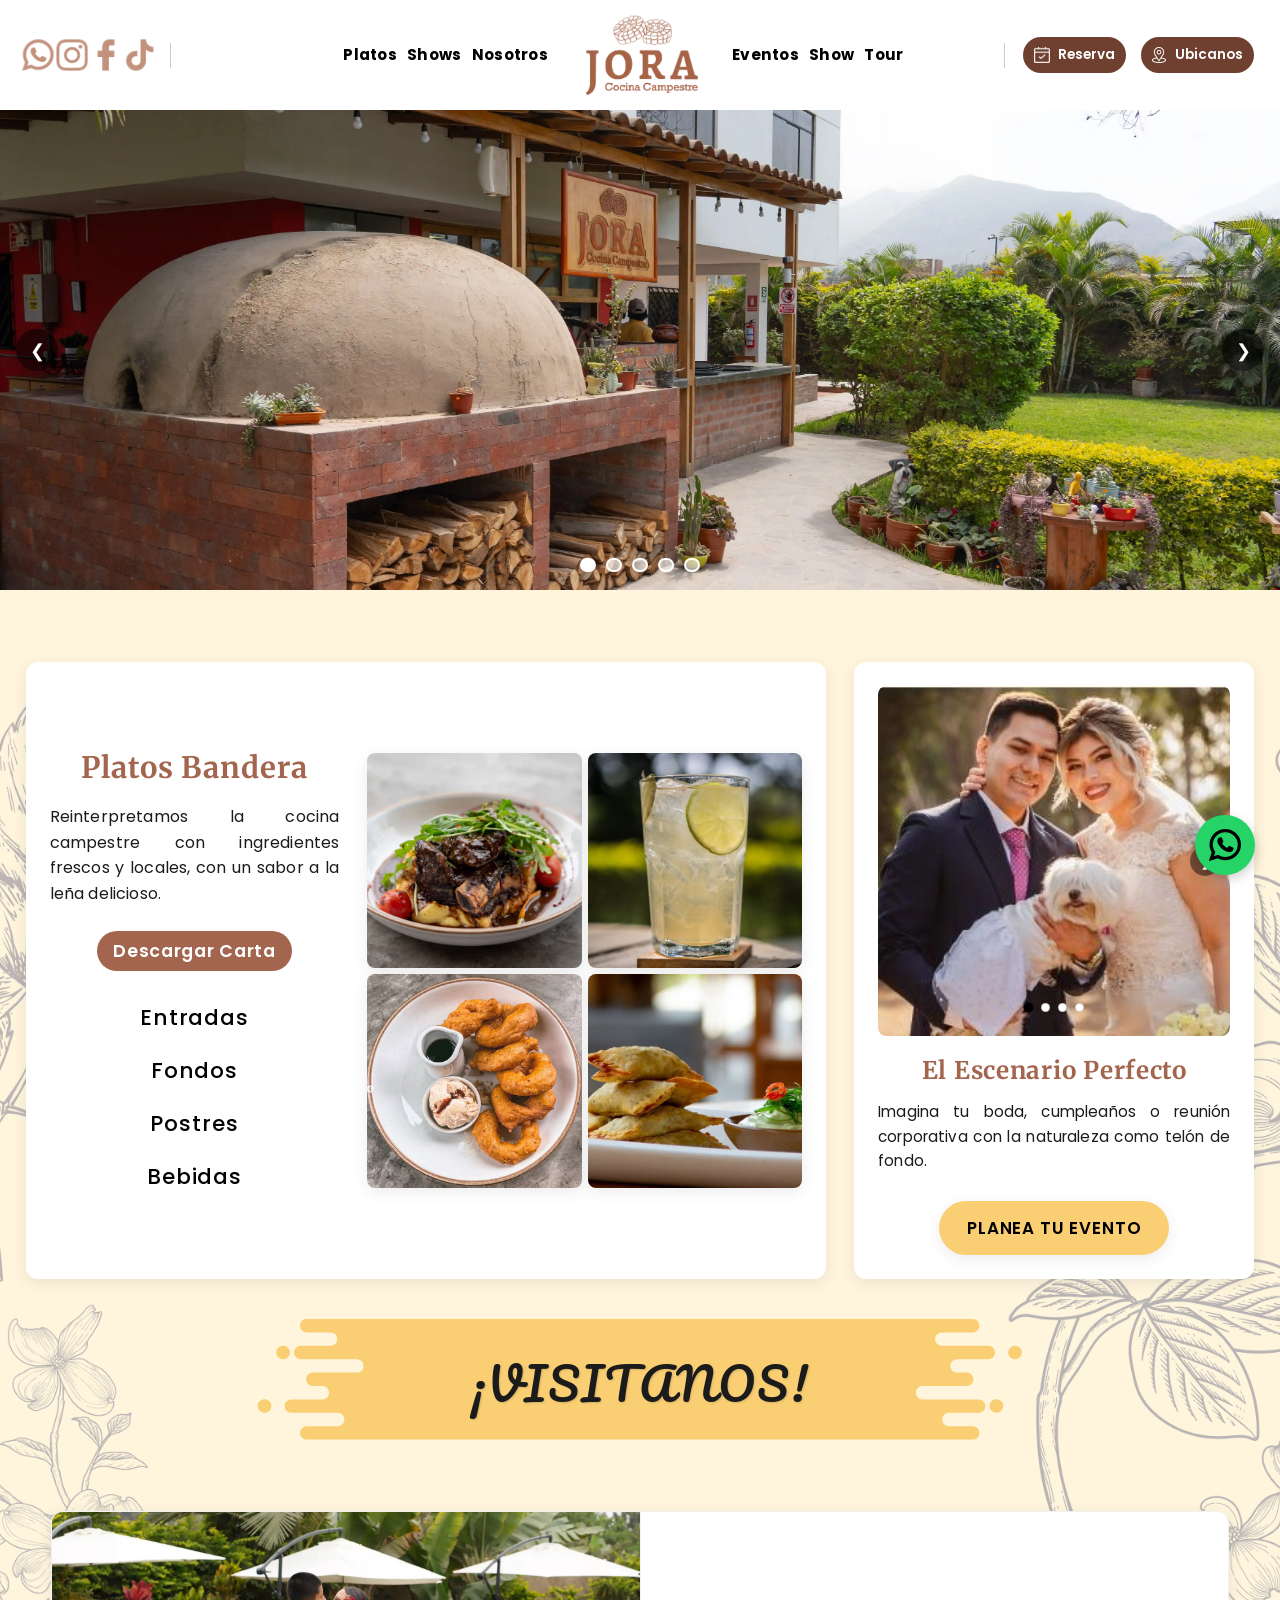
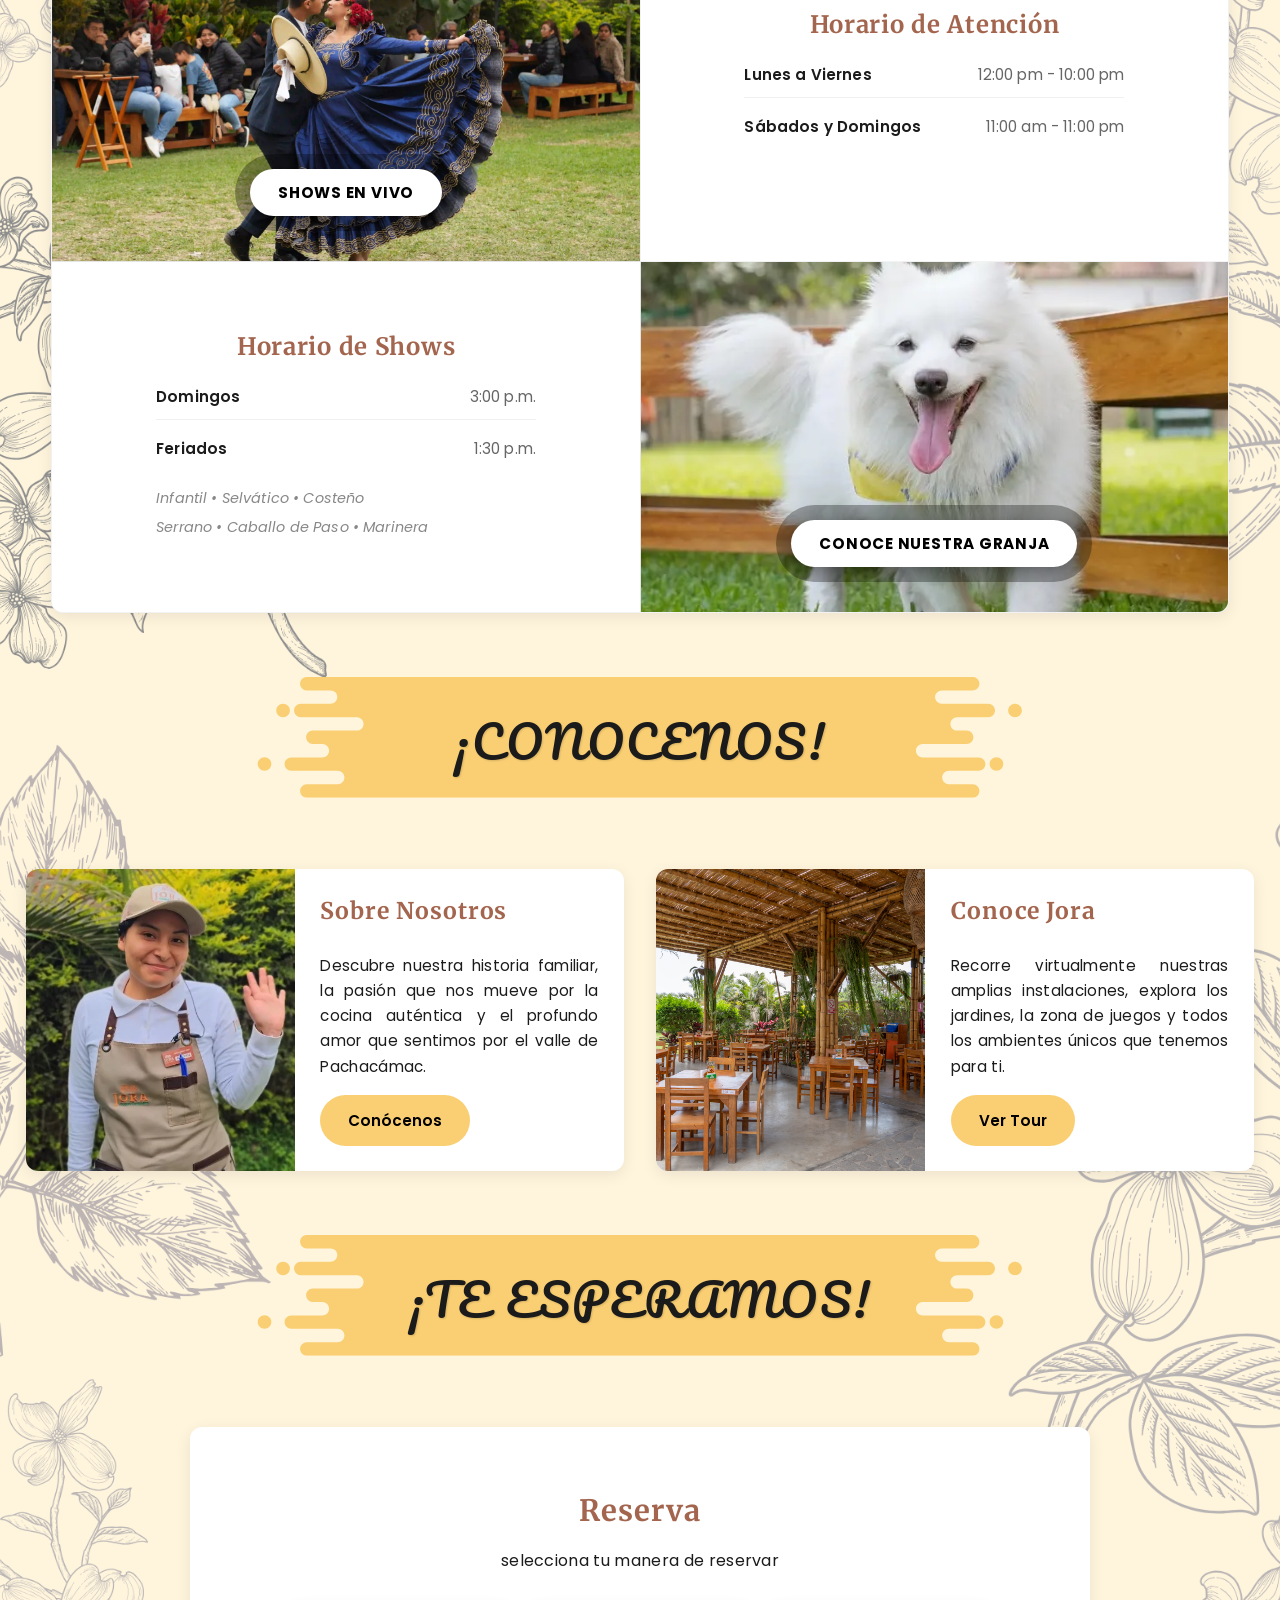
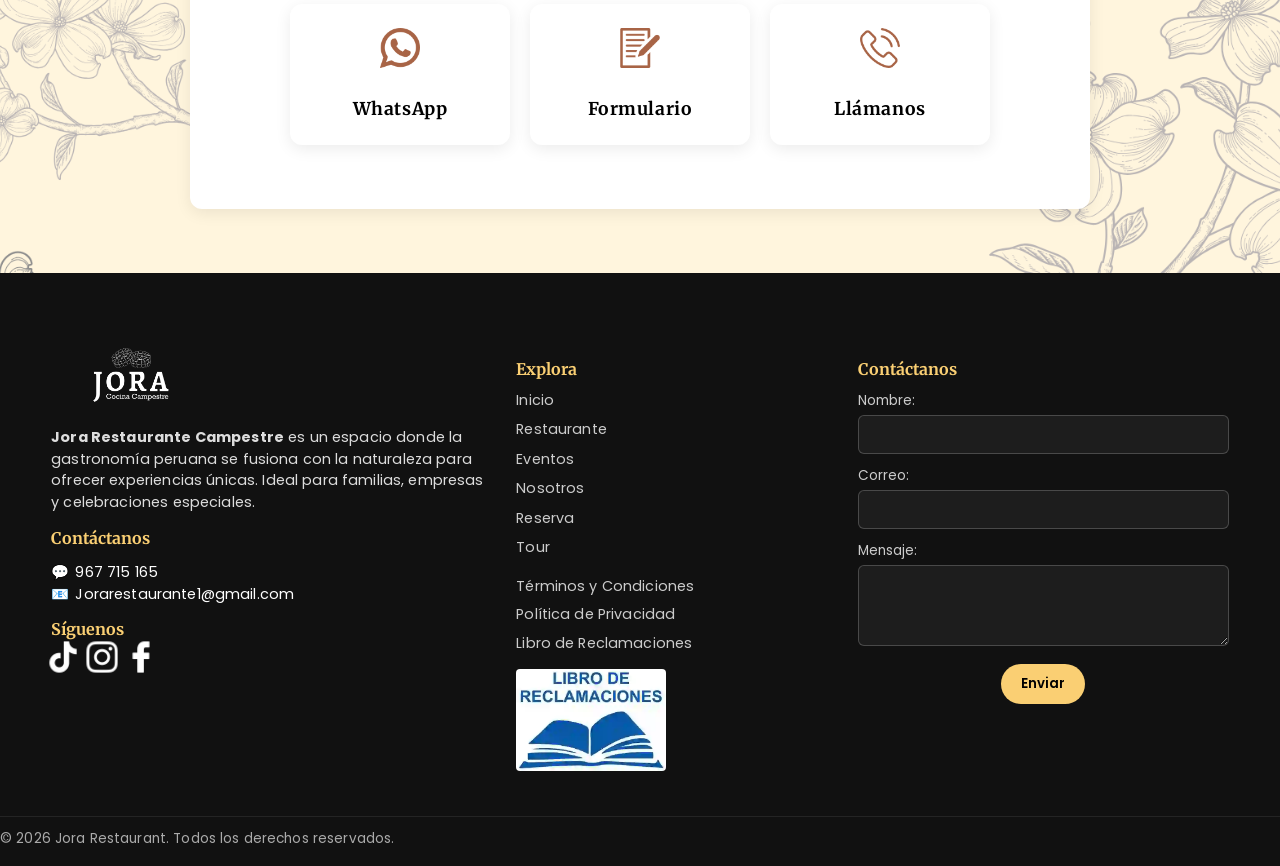
==== index.html @ 36b64f1b "feat: initial upload of existing project files" ====
<!doctype html>
<html lang="es">

<head>
    <meta charset="UTF-8" />
    <meta name="viewport" content="width=device-width, initial-scale=1" />
    <meta name="description" content="Jora Restaurant en Pachacámac: cocina campestre de autor, eventos y reservas." />
    <title>Jora Restaurant - Cocina Campestre de Autor</title>

    <link rel="preconnect" href="https://fonts.gstatic.com" crossorigin>
    <link
        href="https://fonts.googleapis.com/css2?family=Merriweather:wght@700&family=Poppins:wght@400;500;600&display=swap"
        rel="stylesheet">
    <link href="https://fonts.googleapis.com/css2?family=Pacifico&display=swap" rel="stylesheet">

    <link rel="icon" type="image/png" href="imagenes/favicon.png">

    <link rel="stylesheet" href="../styles/style.css" />

    <script defer src="main.js"></script>
</head>

<body>
    <header class="site-header">
        <div class="container header-inner">

            <div class="social-links-mobile">
                <a href="https://wa.me/51967715165" aria-label="WhatsApp Jora" target="_blank"
                    rel="noopener noreferrer">
                    <img src="imagenes/whatsapp marron fondo transparente.png" alt="WhatsApp">
                </a>
                <a href="https://www.instagram.com/jorarestaurante/?hl=es" aria-label="Instagram Jora" target="_blank"
                    rel="noopener noreferrer">
                    <img src="imagenes/ig color marron fondo transparente.png" alt="Instagram">
                </a>
            </div>

            <div class="header-col-left">
                <div class="social-icons">
                    <a href="https://wa.me/51967715165" aria-label="WhatsApp Jora" target="_blank"
                        rel="noopener noreferrer">
                        <img src="imagenes/whatsapp marron fondo transparente.png" alt="WhatsApp">
                    </a>
                    <a href="https://www.instagram.com/jorarestaurante/?hl=es" aria-label="Instagram Jora"
                        target="_blank" rel="noopener noreferrer">
                        <img src="imagenes/ig color marron fondo transparente.png" alt="Instagram">
                    </a>
                    <a href="https://www.facebook.com/p/Jora-Restaurante-100068304454260/?locale=es_LA"
                        aria-label="Facebook Jora" target="_blank" rel="noopener noreferrer">
                        <img src="imagenes/facebook sin fondo marron.png" alt="Facebook">
                    </a>
                    <a href="#" aria-label="TikTok Jora" target="_blank" rel="noopener noreferrer">
                        <img src="imagenes/tiktok marron fondo transparente (1).png" alt="TikTok">
                    </a>
                </div>
                <span class="nav-separator"></span>
                <nav class="primary-nav-desktop-left" aria-label="Navegación izquierda">
                    <ul>
                        <li><a href="#platos">Platos</a></li>
                        <li><a href="#visitanos">Shows</a></li>
                        <li><a href="#conocenos">Nosotros</a></li>
                    </ul>
                </nav>
            </div>

            <a class="logo" href="#inicio" aria-label="Jora Restaurant - Ir a inicio">
                <img src="imagenes/JORALOGOMEJOR.webp" alt="Logo de Jora Restaurant Campestre" width="260"
                    height="76" />
            </a>

            <div class="header-col-right">
                <nav class="primary-nav-desktop-right" aria-label="Navegación derecha">
                    <ul>
                        <li><a href="eventos.html">Eventos</a></li>
                        <li><a href="shows.html">Show</a></li>
                        <li><a href="tour.html">Tour</a></li>
                    </ul>
                </nav>
                <span class="nav-separator"></span>
                <div class="header-ctas">
                    <a href="#reserva" class="nav-cta nav-cta-reserva">
                        <img src="imagenes/reserva.webp" alt="Reservar">
                        <span>Reserva</span>
                    </a>
                    <a href="https://maps.app.goo.gl/1N38ejmfC8MJ4Jpj9" target="_blank" rel="noopener noreferrer"
                        class="nav-cta nav-cta-ubicanos">
                        <img src="imagenes/ubi.webp" alt="Ubicación">
                        <span>Ubicanos</span>
                    </a>
                </div>
            </div>

            <nav id="primary-nav-mobile" class="primary-nav-mobile" aria-label="Navegación principal móvil">
                <div class="social-links-mobile-in-menu">
                    <a href="https://wa.me/51967715165" aria-label="WhatsApp Jora" target="_blank"
                        rel="noopener noreferrer">
                        <img src="imagenes/whatsapp marron fondo transparente.png" alt="WhatsApp">
                    </a>
                    <a href="https://www.instagram.com/jorarestaurante/?hl=es" aria-label="Instagram Jora"
                        target="_blank" rel="noopener noreferrer">
                        <img src="imagenes/ig color marron fondo transparente.png" alt="Instagram">
                    </a>
                    <a href="https://www.facebook.com/p/Jora-Restaurante-100068304454260/?locale=es_LA"
                        aria-label="Facebook Jora" target="_blank" rel="noopener noreferrer">
                        <img src="imagenes/facebook sin fondo marron.png" alt="Facebook">
                    </a>
                    <a href="#" aria-label="TikTok Jora" target="_blank" rel="noopener noreferrer">
                        <img src="imagenes/tiktok marron fondo transparente (1).png" alt="TikTok">
                    </a>
                </div>
                <ul>
                    <li><a href="#inicio">Inicio</a></li>
                    <li><a href="comida.html">Platos</a></li>
                    <li><a href="bebidas.html">Bebidas</a></li>
                    <li><a href="eventos.html">Eventos</a></li>
                    <li><a href="shows.html">Show</a></li>
                    <li><a href="nosotros.html">Nosotros</a></li>
                    <li><a href="tour.html">Tour</a></li>
                </ul>
            </nav>
            <button class="menu-toggle" aria-controls="primary-nav-mobile" aria-expanded="false" aria-label="Abrir menú"
                type="button">
                <span class="menu-bar"></span><span class="menu-bar"></span><span class="menu-bar"></span>
            </button>

        </div>
    </header>

    <main id="inicio">
        <section class="hero">
            <div class="carousel" role="region" aria-label="Carrusel de imágenes">
                <div class="slides">
                    <div class="slide active"><img src="./imagenes/foto1.webp"
                            alt="Ambiente campestre soleado en Jora Restaurant" decoding="async" fetchpriority="high">
                    </div>
                    <div class="slide"><img src="./imagenes/foto2.webp" alt="Parrilla a la leña encendida"
                            loading="lazy" decoding="async"></div>
                    <div class="slide"><img src="./imagenes/foto3.webp" alt="Plato de comida típica peruana"
                            loading="lazy" decoding="async"></div>
                    <div class="slide"><img src="./imagenes/foto4.webp" alt="Evento social al aire libre" loading="lazy"
                            decoding="async"></div>
                    <div class="slide"><img src="./imagenes/foto5.webp" alt="Zona de juegos infantiles y áreas verdes"
                            loading="lazy" decoding="async"></div>
                </div>
                <button class="prev" aria-label="Slide anterior" title="Anterior">❮</button>
                <button class="next" aria-label="Slide siguiente" title="Siguiente">❯</button>
                <div class="slider-dots" aria-label="Indicadores de carrusel" role="tablist"></div>

            </div>
        </section>

        <section id="platos-movil" class="section mobile-platos-carousel-section">
            <h2 class="reserva-title" style="text-align: center; color: var(--color-secondary); margin-bottom: 24px;">
                Nuestros Platos Bandera</h2>

            <div class="mobile-platos-carousel" id="mobile-platos-carousel">

                <div class="carousel-slide active">
                    <img src="./imagenes/plato_bandera_1.webp" alt="Plato bandera: Carne con puré y brotes">
                    <div class="slide-text">
                        <br><a href="#reserva" class="btn-cta-carousel">Reserva Ya</a>
                    </div>
                </div>
                <div class="carousel-slide">
                    <img src="./imagenes/plato_bandera_2.webp"
                        alt="Plato bandera: Pescado con salsa amarilla y aguacate">
                    <div class="slide-text">
                        <br><a href="#reserva" class="btn-cta-carousel">Reserva Ya</a>
                    </div>
                </div>
                <div class="carousel-slide">
                    <img src="./imagenes/plato_bandera_3.webp" alt="Plato bandera: Cerdo crocante con ensalada">
                    <div class="slide-text">
                        <br><a href="#reserva" class="btn-cta-carousel">Reserva Ya</a>
                    </div>
                </div>
                <div class="carousel-slide">
                    <img src="./imagenes/plato_bandera_4.webp" alt="Plato bandera: Causa limeña con pollo y brotes">
                    <div class="slide-text">
                        <br><a href="#reserva" class="btn-cta-carousel">Reserva Ya</a>
                    </div>
                </div>
            </div>
            <div class="carousel-nav-mobile-platos">
                <button class="prev-platos" aria-label="Anterior">❮</button>
                <div class="carousel-dots-mobile-platos"></div>
                <button class="next-platos" aria-label="Siguiente">❯</button>
            </div>
        </section>
        <div class="single-background-area">

            <section id="platos" class="section dual-focus-section">

                <div class="container container-wide">
                    <div class="dual-layout-container">
                        <div class="dual-card card-platos">
                            <div class="platos-texto">
                                <h2>Platos Bandera</h2>
                                <p class="section-desc">Reinterpretamos la cocina campestre con ingredientes frescos y
                                    locales, con un sabor a la leña delicioso.</p>
                                <ul class="platos-opciones">
                                    <li class="opcion-descargar"><a href="./archivos/CARTA.pdf" download>Descargar
                                            Carta</a></li>
                                    <li><a href="comida.html#entradas" data-target="4">Entradas</a></li>
                                    <li><a href="comida.html#fondos" data-target="1">Fondos</a></li>
                                    <li><a href="comida.html#postres" data-target="3">Postres</a></li>
                                    <li><a href="bebidas.html" data-target="2">Bebidas</a></li>
                                </ul>
                            </div>
                            <div class="platos-fotos">
                                <figure class="pb plato-1" data-id="1"><img src="./imagenes/plato_bandera_1.webp"
                                        alt="Plato bandera: Carne con puré y brotes" loading="lazy" decoding="async">
                                </figure>
                                <figure class="pb plato-2" data-id="2"><img src="./imagenes/bebida_limonada.jpg"
                                        alt="Plato bandera: Pescado con salsa amarilla y aguacate" loading="lazy"
                                        decoding="async"></figure>
                                <figure class="pb plato-3" data-id="3"><img src="./imagenes/comida_picarones_helado.jpg"
                                        alt="Plato bandera: Cerdo crocante con ensalada" loading="lazy"
                                        decoding="async"></figure>
                                <figure class="pb plato-4" data-id="4"><img
                                        src="./imagenes/comida_tequenios_lomo_fino.jpg"
                                        alt="Plato bandera: Causa limeña con pollo y brotes" loading="lazy"
                                        decoding="async"></figure>
                            </div>
                        </div>
                        <div class="dual-card card-eventos">
                            <div id="evento-carousel" class="cta-imagen cta-carousel">
                                <div class="carousel-track-container">
                                    <ul class="carousel-track">
                                        <li class="carousel-slide current-slide">
                                            <img class="carousel-image" src="./imagenes/wedding1.webp"
                                                alt="Boda en Jora - El Escenario Perfecto">
                                        </li>
                                        <li class="carousel-slide">
                                            <img class="carousel-image" src="./imagenes/sociocultural1.webp"
                                                alt="Evento sociocultural en Jora - El Escenario Perfecto">
                                        </li>
                                        <li class="carousel-slide">
                                            <img class="carousel-image" src="./imagenes/fiestaprivada1.webp"
                                                alt="Fiesta privada en Jora - El Escenario Perfecto">
                                        </li>
                                        <li class="carousel-slide">
                                            <img class="carousel-image" src="./imagenes/corporativo1.webp"
                                                alt="Evento corporativo en Jora - El Escenario Perfecto">
                                        </li>
                                    </ul>
                                </div>

                                <button class="carousel-button carousel-button--left"
                                    aria-label="Imagen anterior">❮</button>
                                <button class="carousel-button carousel-button--right"
                                    aria-label="Siguiente imagen">❯</button>

                                <div class="carousel-nav">
                                    <button class="carousel-indicator current-slide"
                                        aria-label="Ir a imagen 1"></button>
                                    <button class="carousel-indicator" aria-label="Ir a imagen 2"></button>
                                    <button class="carousel-indicator" aria-label="Ir a imagen 3"></button>
                                    <button class="carousel-indicator" aria-label="Ir a imagen 4"></button>
                                </div>
                            </div>
                            <div class="cta-texto">
                                <h2 class="cta-titulo">El Escenario Perfecto</h2>
                                <p class="cta-desc">Imagina tu boda, cumpleaños o reunión corporativa con la naturaleza
                                    como telón de fondo.</p>
                                <a href="eventos.html" class="btn-cta">planea tu evento</a>
                            </div>
                        </div>
                    </div>
                </div>
            </section>

            <div class="section-divider divider-from-accent">
                <img src="imagenes/fondo-division3.svg" alt="Divisor decorativo" class="divider-svg">
                <h2 class="divider-title">¡VISITANOS!</h2>
            </div>

<section id="visitanos" class="section info-section">
    <div class="container">
        
        <div class="elegant-grid">

            <div class="grid-cell visual-cell">
                <img src="./imagenes/show1.webp" alt="Shows en vivo en Jora" loading="lazy">
                <div class="visual-overlay">
                    <a href="shows.html" class="btn-visual">Shows en Vivo</a>
                </div>
            </div>

            <div class="grid-cell text-cell cell-horario">
                <div class="cell-content centered">
                    <h3>Horario de Atención</h3>
                    <div class="horario-box">
                        <p class="h-row">
                            <span class="dia">Lunes a Viernes</span>
                            <span class="hora">12:00 pm - 10:00 pm</span>
                        </p>
                        <p class="h-row">
                            <span class="dia">Sábados y Domingos</span>
                            <span class="hora">11:00 am - 11:00 pm</span>
                        </p>
                    </div>
                </div>
            </div>

            <div class="grid-cell text-cell cell-shows-info">
                <div class="cell-content centered">
                    <h3>Horario de Shows</h3>
                    <div class="horario-box">
                        <p class="h-row">
                            <span class="dia">Domingos</span>
                            <span class="hora">3:00 p.m.</span>
                        </p>
                        <p class="h-row">
                            <span class="dia">Feriados</span>
                            <span class="hora">1:30 p.m.</span>
                        </p>
                    </div>
                    <div class="shows-list">
                        <p>Infantil • Selvático • Costeño</p>
                        <p>Serrano • Caballo de Paso • Marinera</p>
                    </div>
                </div>
            </div>

            <div class="grid-cell visual-cell">
                <img src="./imagenes/petfriendly3.webp" alt="Somos PetFriendly" loading="lazy">
                <div class="visual-overlay">
                    <a href="granja.html" class="btn-visual">Conoce nuestra granja</a>
                </div>
            </div>

        </div>
    </div>
</section>
            <div class="section-divider divider-from-light">
                <img src="imagenes/fondo-division3.svg" alt="Divisor decorativo" class="divider-svg">
                <h2 class="divider-title">¡CONOCENOS!</h2>
            </div>

            <section id="conocenos" class="section info-section">
                <div class="container container-wide info-grid-2">

                    <div class="info-card card-nosotros layout-image-side">
                        <div class="info-card-image-wrapper">
                            <img src="./imagenes/nosotros-img.webp"
                                alt="Collage del equipo y ambiente de Jora Restaurant">
                        </div>
                        <div class="info-card-content">
                            <h3>Sobre Nosotros</h3>
                            <p>Descubre nuestra historia familiar, la pasión que nos mueve por la cocina auténtica y el
                                profundo amor que sentimos por el valle de Pachacámac.</p>
                            <a href="nosotros.html" class="btn-info">Conócenos</a>
                        </div>
                    </div>

                    <div class="info-card card-conoce layout-image-side conoce-jora-carousel-container">
                        <div class="info-card-image-wrapper">
                            <img src="./imagenes/tour1.jpg"
                                alt="Vista aérea de las instalaciones campestres de Jora Restaurant">
                        </div>
                        <div class="info-card-content">
                            <h3>Conoce Jora</h3>
                            <p>Recorre virtualmente nuestras amplias instalaciones, explora los jardines, la zona de
                                juegos y todos los ambientes únicos que tenemos para ti.</p>
                            <a href="tour.html" class="btn-info">Ver Tour</a>

                        </div>
                    </div>
                </div>
            </section>

            <div class="section-divider divider-from-accent">
                <img src="imagenes/fondo-division3.svg" alt="Divisor decorativo" class="divider-svg">
                <h2 class="divider-title">¡TE ESPERAMOS!</h2>
            </div>

            <section id="reserva" class="section reserva">
                <div class="container">
                    <h2 class="reserva-title">Reserva</h2>
                    <p class="reserva-desc">selecciona tu manera de reservar</p>
                    <div class="reserva-opciones">
                        <a href="https://wa.me/51967715165" target="_blank" class="reserva-card reserva-card-simple">
                            <img src="imagenes/whatsapp marron fondo transparente.png" alt="Icono chat WhatsApp"
                                class="reserva-icon-img">
                            <h3>WhatsApp</h3>
                        </a>
                        <a href="cotizar_evento.html" class="reserva-card reserva-card-simple">
                            <img src="imagenes/formulario color marron fondo transparente.png" alt="Icono de formulario"
                                class="reserva-icon-img">
                            <h3>Formulario</h3>
                        </a>
                        <a href="tel:+51970278305" class="reserva-card reserva-card-simple">
                            <img src="imagenes/llamanos color marron fondo transparente.png" alt="Icono de teléfono"
                                class="reserva-icon-img">
                            <h3>Llámanos</h3>
                        </a>
                    </div>
                </div>
            </section>

        </div>
        <a href="https://wa.me/51967715165" target="_blank" rel="noopener" class="whatsapp-flotante"
            aria-label="Contactar por WhatsApp">
            <img src="imagenes/whatsapp.webp" alt="WhatsApp">
        </a>

        <footer class="site-footer-dark">
    <div class="container footer-grid">
        
        <div class="footer-info">
            <img src="./imagenes/Jora_logo_blanco.png" alt="Logo Jora Restaurant footer" class="footer-logo">
            <p>
                <strong>Jora Restaurante Campestre</strong> es un espacio donde la gastronomía peruana
                se fusiona con la naturaleza para ofrecer experiencias únicas. Ideal para familias,
                empresas y celebraciones especiales.
            </p>
            <h4>Contáctanos</h4>
            <p class="footer-contact">
                <a href="https://wa.me/51967715165" target="_blank" rel="noopener">
                    <span class="icon">💬</span> 967 715 165
                </a><br>
                <a href="mailto:Jorarestaurante1@gmail.com">
                    <span class="icon">📧</span> Jorarestaurante1@gmail.com
                </a>
            </p>
            <h4>Síguenos</h4>
            <div class="footer-social">
                <a href="#" aria-label="TikTok" target="_blank" rel="noopener noreferrer">
                    <img src="./imagenes/tiktok.webp" alt="TikTok Jora">
                </a>
                <a href="https://www.instagram.com/jorarestaurante/?hl=es" aria-label="Instagram" target="_blank" rel="noopener noreferrer">
                    <img src="./imagenes/instagram.webp" alt="Instagram Jora">
                </a>
                <a href="https://www.facebook.com/p/Jora-Restaurante-100068304454260/?locale=es_LA" aria-label="Facebook" target="_blank" rel="noopener noreferrer">
                    <img src="imagenes/facebook sin fondo marron.png" alt="Facebook Jora">
                </a>
            </div>
        </div>

        <div class="footer-nav">
            <h4>Explora</h4>
            <ul>
                <li><a href="index.html#inicio">Inicio</a></li>
                <li><a href="index.html#platos">Restaurante</a></li>
                <li><a href="eventos.html">Eventos</a></li>
                <li><a href="nosotros.html">Nosotros</a></li>
                <li><a href="reserva.html">Reserva</a></li>
                <li><a href="tour.html">Tour</a></li>
            </ul>
            <ul class="footer-legal">
                <li><a href="#">Términos y Condiciones</a></li>
                <li><a href="#">Política de Privacidad</a></li>
                <li>
                    <a href="reclamaciones.html">Libro de Reclamaciones</a>
                    <a href="reclamaciones.html">
                        <img src="./imagenes/librodereclamaciones.webp" alt="Libro de Reclamaciones Perú" style="width: 150px; margin-top: 10px; border-radius: 4px;">
                    </a>
                </li>
            </ul>
        </div>

        <div class="footer-contact-form">
            <h4>Contáctanos</h4>
            <form action="#" method="post">
                <div class="form-group">
                    <label for="footer-name">Nombre:</label>
                    <input type="text" id="footer-name" name="name" required>
                </div>
                <div class="form-group">
                    <label for="footer-email">Correo:</label>
                    <input type="email" id="footer-email" name="email" required>
                </div>
                <div class="form-group">
                    <label for="footer-message">Mensaje:</label>
                    <textarea id="footer-message" name="message" rows="3" required></textarea>
                </div>
                <button type="submit" class="btn-footer-submit">Enviar</button>
            </form>
        </div>
    </div>

    <div class="footer-bottom">
        <p>© <span id="year"></span> Jora Restaurant. Todos los derechos reservados.</p>
    </div>

    <script>
        document.getElementById('year').textContent = new Date().getFullYear();
    </script>
</footer>
    </main>

    <script>
        // Script simple para actualizar el año del copyright
        document.getElementById('year').textContent = new Date().getFullYear();
    </script>
</body>

</html>
---- styles/style.css ----
/* =========================
   JORA — Estilos Base y Variables Globales
   ========================= */

:root {
    --color-primary: #facf73;
    /* Amarillo Jora */
    --color-secondary: #a3654e;
    /* Marrón Jora */
    --color-black: #000000;
    --color-text: #1b1b1b;
    --color-bg: #F0F0F0;
    /* Gris más notable */
    --color-bg-accent: #FFF5DD;
    /* Amarillo más intenso */
    --surface: #ffffff;
    /* Blanco para tarjetas */

    --header-h: 110px;
    --header-h-scrolled: 80px;

    --header-bg-alpha: 0.80;

    --font-1: 'Poppins', system-ui, -apple-system, Segoe UI, Roboto, Arial, sans-serif;
    /* Cuerpo */
    --font-2: 'Merriweather', serif;
    /* Encabezados */
    --font-3: 'Poppins', Arial, sans-serif;
    /* Navegación, Botones */

    /* === CAMBIO GABO: Bordes con menos radio (más rectos) === */
    --radius-lg: 12px;
    /* Antes 20px */
    --radius-md: 8px;
    /* Antes 12px */
    --shadow-1: 0 4px 16px rgba(0, 0, 0, .08);
    --shadow-2: 0 6px 18px rgba(0, 0, 0, .12);

    --spacing-m: clamp(1rem, 1.5vw, 1.5rem);
    --spacing-l: clamp(1.5rem, 2.5vw, 2rem);
    --spacing-xl: clamp(2.5rem, 5vw, 4rem);

    /* === AJUSTES DE TAMAÑO DE FUENTE (SOLICITUD DE REDUCCIÓN) === */
    --font-base: clamp(0.95rem, 1.0vw, 1.05rem);
    --font-h3: clamp(1.15rem, 1.8vw, 1.5rem);
    --font-h2: clamp(1.4rem, 2.3vw, 2.0rem);
    --font-h1: clamp(1.8rem, 3.0vw, 2.6rem);
    /* ========================================================== */
}

/* =========================
    Reset y Estilos Globales
   ========================= */
* {
    box-sizing: border-box;
}

html {
    scroll-behavior: smooth;
}

body {
    background-color: var(--color-bg-accent);
    margin: 0;
    padding-top: 0;
    font-family: var(--font-1);
    font-size: var(--font-base);
    color: var(--color-text);
    overflow-x: hidden;
}

img {

    max-width: 100%;
    height: auto;
    display: block;
    object-fit: cover;
    object-position: center center;
}

a {
    color: var(--color-secondary);
    text-decoration: none;
}

a:hover {
    text-decoration: underline;
    text-underline-offset: 3px;
}

.container {
    width: min(1200px, 92%);
    margin: 0 auto;
}

.section {
    padding: var(--spacing-xl) 0;
}

/* =================================== */
/* FONDO ÚNICO (Repetición Vertical Centrada) */
/* =================================== */
.single-background-area {
    background-color: var(--color-bg-accent);
    background-image: url('../imagenes/fondo-cocina-hojas.png');

    background-repeat: repeat-y no-repeat;
    background-position: center top;
    background-size: 135rem auto;
}

.section-bg-light,
.section-bg-accent {
    background-color: transparent;
    background-image: none;
}


h1,
h2,
h3 {
    letter-spacing: 0.03em;
    line-height: 1.35;
}

h1 {
    font-family: var(--font-2);
    font-size: var(--font-h1);
}

h2,
.reserva-title {
    font-family: var(--font-2);
    font-size: var(--font-h2);
    margin: 0 0 12px;
    font-weight: 700;
}

h3 {
    font-family: var(--font-2);
    font-size: var(--font-h3);
}

/* === CAMBIO (Petición 8): Texto justificado === */
p,
li {
    line-height: 1.7;
    letter-spacing: 0.01em;
    text-align: justify;
    /* <-- CORREGIDO: Vuelve a estar justificado */
    font-size: var(--font-base);
}

.reserva-card-simple p {
    line-height: revert;
    letter-spacing: revert;
    text-align: center;
}


/* =========================
   Header (NUEVA ESTRUCTURA COMPLETA)
   ========================= */
.site-header {
    position: fixed;
    inset: 0 0 auto 0;
    z-index: 1000;
    height: var(--header-h);
    background: transparent;
    box-shadow: none;
    transition: height .3s ease, background .3s ease, box-shadow .3s ease;
}

.site-header.scrolled {
    height: var(--header-h-scrolled);
    background: hsla(43, 89%, 85%, var(--header-bg-alpha));
    backdrop-filter: blur(6px);
    -webkit-backdrop-filter: blur(6px);
    box-shadow: 0 2px 8px rgba(0, 0, 0, .08);
}

.site-header .container {
    width: 100%;
    max-width: none;
    margin: 0;
    padding: 0 16px;
}

.header-inner {
    position: relative;
    display: grid;
    grid-template-columns: 1fr auto 1fr;
    align-items: center;
    height: 100%;
    gap: var(--spacing-l);
}

.logo {
    grid-column: 2 / 3;
    justify-self: center;
    position: relative;
    z-index: 10;
    transition: all 0.3s ease;
}

.logo img {
    height: 85px;
    width: auto;
    display: block;
    transition: height .3s ease;
}

.site-header.scrolled .logo img {
    height: 60px;
    width: auto;
}

.header-col-left {
    display: flex;
    align-items: center;
    justify-content: flex-start;
    gap: 25px;
    flex: 1;
    min-width: 0;
    transition: all 0.3s ease;
}

.header-col-right {
    display: flex;
    align-items: center;
    justify-content: flex-end;
    gap: 25px;
    flex: 1;
    min-width: 0;
    transition: all 0.3s ease;
}

.primary-nav-desktop-left {
    margin-left: auto;
}

.primary-nav-desktop-right {
    margin-right: auto;
}


.nav-separator {
    width: 1px;
    height: 30px;
    background-color: rgba(0, 0, 0, 0.2);
    margin: 0;
    transition: all 0.3s ease, transform 0.3s ease;
}

.social-icons {
    display: flex;
    gap: 25px;
    align-items: center;
    transition: all 0.3s ease, transform 0.3s ease;
    flex-shrink: 0;
}

.social-icons img {
    height: 30px;
    width: 30px;
    opacity: 0.7;
    transition: opacity 0.2s, transform 0.2s;
    transform: scale(1.3);
}

.social-icons a:hover img {
    opacity: 1;
    transform: scale(1.1);
}

.primary-nav-desktop-left ul,
.primary-nav-desktop-right ul {
    display: flex;
    list-style: none;
    padding: 0;
    margin: 0;
    gap: 25px;
    flex-shrink: 0;
}

.primary-nav-desktop-left a,
.primary-nav-desktop-right a {
    font-family: var(--font-3);
    font-weight: 700;
    color: var(--color-black);
    line-height: 1;
    font-size: 1.2rem;
    letter-spacing: 0.02em;
    padding-bottom: 5px;
    transition: all .3s ease;
    white-space: nowrap;
    transform: scale(1);
    position: relative;
    text-decoration: none !important;
    overflow: hidden;
}

.primary-nav-desktop-left a::after,
.primary-nav-desktop-right a::after {
    content: '';
    position: absolute;
    bottom: 0;
    left: 0;
    width: 100%;
    height: 3px;
    background-color: var(--color-secondary);
    transform: scaleX(0);
    transform-origin: left;
    transition: transform 0.3s ease-out;
}

.primary-nav-desktop-left a:hover::after,
.primary-nav-desktop-right a:hover::after {
    transform: scaleX(1);
}

.header-ctas {
    display: flex;
    gap: 15px;
    transition: all 0.3s ease, transform 0.3s ease;
    flex-shrink: 0;
}

.nav-cta {
    display: flex;
    align-items: center;
    gap: 8px;
    font-family: var(--font-3);
    font-weight: 600;
    font-size: 1.1rem;
    padding: 10px 30px;
    border-radius: 50px;
    text-decoration: none;
    transition: all 0.3s ease;
    white-space: nowrap;
}

.nav-cta img {
    width: 22px;
    height: 22px;
}

.nav-cta-reserva {
    background: var(--color-secondary);
    color: #fff;
}

.nav-cta-reserva:hover {
    background: var(--color-primary);
    color: var(--color-black);
    text-decoration: none;
    transform: scale(1.03);
}

.nav-cta-ubicanos {
    background: var(--color-primary);
    color: var(--color-black);
}

.nav-cta-ubicanos:hover {
    background: var(--color-secondary);
    color: #fff;
    text-decoration: none;
    transform: scale(1.03);
}

.site-header.scrolled .header-ctas,
.site-header.scrolled .social-icons,
.site-header.scrolled .nav-separator {
    opacity: 0;
    visibility: hidden;
    pointer-events: none;
    width: 0;
    padding: 0;
    margin: 0;
    gap: 0;
}

.site-header.scrolled .header-ctas {
    transform: translateX(50px);
}

.site-header.scrolled .social-icons {
    transform: translateX(-50px);
}

.site-header.scrolled .header-col-left {
    justify-content: center;
    flex-grow: 0.5;
}

.site-header.scrolled .header-col-right {
    justify-content: center;
    flex-grow: 0.5;
}

/* === NUEVO: Redes Sociales Móvil en Header === */
.social-links-mobile {
    display: none;
    /* Oculto por defecto, se muestra en móvil */
    position: absolute;
    left: 16px;
    top: 50%;
    transform: translateY(-50%);
    z-index: 1001;
    align-items: center;
    gap: 15px;
}

.social-links-mobile img {
    height: 25px;
    width: 25px;
    opacity: 0.8;
    transform: scale(1.3);
}

.primary-nav-mobile .social-links-mobile-in-menu {
    display: none;
    /* Se muestra solo cuando el menú está abierto */
    justify-content: center;
    margin-top: 30px;
    gap: 30px;
    padding-bottom: 20px;
    border-top: 1px solid rgba(255, 255, 255, 0.1);
    padding-top: 20px;
}

.primary-nav-mobile .social-links-mobile-in-menu img {
    width: 32px;
    height: 32px;
    filter: brightness(0) invert(1);
    /* Pone los íconos blancos en el menú */
    transform: scale(1.3);
}


/* =========================
   Móvil
   ========================= */
.primary-nav-mobile {
    display: none !important;
}

.menu-toggle {
    visibility: hidden;
    pointer-events: none;
    opacity: 0;
    position: absolute;
    top: 50%;
    right: 20px;
    transform: translateY(-50%);
    border: 0;
    background: transparent;
    cursor: pointer;
    padding: 6px;
    width: 36px;
    height: 28px;
    z-index: 1100;
}

.menu-bar {
    position: absolute;
    left: 50%;
    transform: translateX(-50%);
    width: 22px;
    height: 4px;
    background: var(--color-black);
    border-radius: 50px;
    transition: transform .25s ease, opacity .2s ease, top .25s ease, background .25s ease;
}

.menu-bar:nth-child(1) {
    top: 0;
}

.menu-bar:nth-child(2) {
    top: 50%;
    transform: translate(-50%, -50%);
}

.menu-bar:nth-child(3) {
    bottom: 0;
}

.menu-toggle.is-open .menu-bar:nth-child(1) {
    top: 50%;
    transform: translate(-50%, -50%) rotate(45deg);
}

.menu-toggle.is-open .menu-bar:nth-child(2) {
    opacity: 0;
}

.menu-toggle.is-open .menu-bar:nth-child(3) {
    bottom: auto;
    top: 50%;
    transform: translate(-50%, -50%) rotate(-45deg);
}

body.menu-open .menu-toggle .menu-bar {
    background: var(--color-black);
}


/* =========================
   Hero / Carrusel Principal (MODO BARRIDO)
   ========================= */
.hero {
    background: var(--surface);
    padding-top: var(--header-h);
    display: block;
    margin-bottom: var(--spacing-l);
}

.carousel {
    position: relative;
    width: 100%;
    aspect-ratio: 8/3;
    overflow: hidden;
    isolation: isolate;
}

/* === CAMBIO GABO: Contenedor Flex para Barrido === */
.slides {
    display: flex;
    /* Pone las imágenes en fila */
    width: 100%;
    height: 100%;
    transition: transform 0.6s ease-in-out;
    /* La magia del barrido */
}

/* === CAMBIO GABO: Slide individual === */
.slide {
    min-width: 100%;
    /* Cada slide ocupa el 100% del ancho */
    position: relative;
    opacity: 1;
    /* Siempre visibles, solo se mueven */
    inset: auto;
    /* Quitamos el absolute inset */
}

.slide img {
    width: 100%;
    height: 100%;
    object-fit: cover;
    object-position: center;
}

.prev,
.next {
    position: absolute;
    top: 50%;
    transform: translateY(-50%);
    z-index: 3;
    width: 42px;
    height: 42px;
    border-radius: 999px;
    border: 0;
    background: rgba(0, 0, 0, .55);
    color: #fff;
    font-size: 18px;
    line-height: 42px;
    cursor: pointer;
    display: grid;
    place-items: center;
    box-shadow: 0 4px 10px rgba(0, 0, 0, .25);
}

.prev {
    left: 16px;
}

.next {
    right: 16px;
}

.prev:hover,
.next:hover {
    background: rgba(0, 0, 0, .7);
}

.slider-dots {
    position: absolute;
    bottom: 18px;
    left: 50%;
    transform: translateX(-50%);
    z-index: 2;
    display: flex;
    align-items: center;
    gap: 10px;
}

.dot {
    width: 14px;
    height: 14px;
    border-radius: 999px;
    border: 2px solid #fff;
    background: rgba(255, 255, 255, .6);
    cursor: pointer;
}

.dot.active {
    background: #fff;
}

/* =========================
   NUEVO: Carrusel Móvil Platos Bandera
   ========================= */

/* === INICIO: CAMBIOS GABO (SLIDE + SWIPE) === */
.mobile-platos-carousel-section {
    display: none;
    /* Oculto por defecto */
    padding-bottom: 0;
    /* <--- ¡CÁMBIALO A 0! */
    position: relative;
    /* Para posicionar botones */
    overflow: hidden;
    /* Para ocultar slides */
}

.mobile-platos-carousel {
    position: relative;
    height: 450px;
    display: flex;
    /* Contenedor flex para slides */
    transition: transform 0.3s ease-out;
    /* Animación de slide */
}

.mobile-platos-carousel .carousel-slide {
    flex-shrink: 0;
    width: 100%;
    height: 100%;
    overflow: hidden;
    position: relative;
    /* Para superponer texto */

    /* Remover estilos de FADE */
    /* position: absolute; */
    /* opacity: 0; */
    /* transition: opacity 0.3s ease-in-out; */
    /* z-index: 1; */
}

/* .mobile-platos-carousel .carousel-slide.active { ... } */
/* Ya no se usa para fade */

.mobile-platos-carousel .carousel-slide img {
    width: 100%;
    height: 100%;
    object-fit: cover;
}

/* === FIN: CAMBIOS GABO === */


/* === INICIO: CAMBIOS GABO (MÓVIL - CARRUSEL PLATOS TEXTO) === */
.mobile-platos-carousel .slide-text {
    position: absolute;
    top: 0;
    bottom: 0;
    height: 100%;
    left: 0;
    width: 100%;
    /* Degradado blanco superior */
    background: linear-gradient(to bottom, rgba(255, 255, 255, 0.7) 0%, rgba(255, 255, 255, 0) 40%);
    color: var(--color-text);
    padding: 1.5rem 1rem 1.5rem;
    text-align: center;
    /* Texto más pequeño */
    font-size: clamp(1.1rem, 4.1vw, 1.3rem);
    font-family: var(--font-2);
    font-weight: 700;
    line-height: 1.3;
    z-index: 3;
}

/* === FIN: CAMBIOS GABO === */

.slide-text .btn-cta-carousel {
    /* ... (las líneas de position/transform quedan IGUALES) ... */
    position: absolute;
    bottom: 1.5rem;
    left: 50%;
    transform: translateX(-50%);

    display: inline-block;

    /* === INICIO: CAMBIO GABO (Botón Fantasma) === */
    background: transparent;
    color: #f0e6e6;
    /* Texto gris, igual que el borde */
    border: 2px solid #524d4d;
    /* Borde gris */
    /* === FIN: CAMBIO GABO === */

    padding: 10px 24px;
    border-radius: 50px;
    font-family: var(--font-3);
    font-weight: 600;
    font-size: 1rem;
    text-decoration: none;
    text-transform: uppercase;
    margin-top: 0;
    transition: transform 0.3s ease, background-color 0.3s ease, color 0.3s ease;
    /* Añadida transición */
}

.slide-text .btn-cta-carousel:hover {
    transform: scale(1.05) translateX(-50%);
    /* Ajustar hover transform */

    /* === INICIO: CAMBIO GABO (Hover) === */
    background: #595252;
    /* Fondo se rellena de gris */
    color: var(--color-black);
    /* Texto se vuelve negro */
    /* === FIN: CAMBIO GABO === */
}

.carousel-nav-mobile-platos {
    display: flex;
    justify-content: center;
    align-items: center;
    gap: 1rem;
    margin-top: 0;
    /* <-- ¡ESTE ES EL ÚNICO CAMBIO! */
}

/* === INICIO: CAMBIOS GABO (BOTONES DENTRO) === */
.carousel-nav-mobile-platos button {
    position: absolute;
    /* Posicionar sobre el carrusel */
    top: 50%;
    transform: translateY(-50%);
    z-index: 10;

    background: rgba(255, 255, 255, 0.6);
    /* Nuevo estilo */
    color: #000;
    border: none;
    border-radius: 50%;
    width: 40px;
    height: 40px;
    font-size: 1.5rem;
    cursor: pointer;
    display: grid;
    place-items: center;
    transition: background-color 0.3s ease;
}

.carousel-nav-mobile-platos button:hover {
    background: rgba(255, 255, 255, 0.9);
}

.carousel-nav-mobile-platos button.prev-platos {
    left: 10px;
}

.carousel-nav-mobile-platos button.next-platos {
    right: 10px;
}

.carousel-nav-mobile-platos button.is-hidden {
    display: none;
    /* Ocultar botones en extremos */
}

/* === FIN: CAMBIOS GABO === */

/* --- REEMPLÁZALO CON ESTO --- */
/* --- REEMPLÁZALO CON ESTO --- */
.carousel-dots-mobile-platos {
    display: flex;
    gap: 0.5rem;
    position: absolute;
    bottom: 5px;
    /* <--- MÁS ABAJITO (antes 20px) */
    left: 50%;
    transform: translateX(-50%);
    z-index: 10;
}

/* --- REEMPLÁZALO CON ESTO --- */
.carousel-dots-mobile-platos .dot {
    /* === INICIO: CAMBIO GABO (Estilo RAYA) === */
    width: 25px;
    /* Ancho de la raya */
    height: 4px;
    /* Alto de la raya */
    background-color: rgba(255, 255, 255, 0.6);
    /* Color blanco semi-transparente */
    border-radius: 50px;
    /* Bordes redondeados (pill shape) */
    border: 1px solid rgba(0, 0, 0, 0.1);
    /* === FIN: CAMBIO GABO === */

    cursor: pointer;
    /* Transición para el cambio de tamaño/color */
    transition: background-color 0.3s ease, width 0.3s ease;
}

/* --- REEMPLÁZALO CON ESTO --- */
.carousel-dots-mobile-platos .dot.active {
    /* === INICIO: CAMBIO GABO (Activo más largo y blanco) === */
    background-color: #ffffff;
    /* Color blanco sólido */
    border-color: rgba(0, 0, 0, 0.2);
    width: 40px;
    /* Se hace más larga al estar activa */
    /* === FIN: CAMBIO GABO === */
}


/* =========================
   Bloque Dual (Platos + Eventos CTA)
   ========================= */
.dual-focus-section {
    padding-top: 40px;
    padding-bottom: 40px;
}

.container-wide {
    width: min(1600px, 98%);
}

.dual-layout-container {
    display: grid;
    grid-template-columns: 2fr 1fr;
    gap: 28px;
    align-items: stretch;
}

.dual-card {
    background: var(--surface);
    border-radius: var(--radius-lg);
    box-shadow: var(--shadow-1);
    padding: 28px;
    display: flex;
    flex-direction: column;
}

/* --- Estilos de Platos Bandera --- */
.card-platos {
    display: grid;
    grid-template-columns: 1fr 1.5fr;
    gap: 28px;
    align-items: center;
}

.card-platos .platos-texto h2 {
    text-align: center;
    color: var(--color-secondary);
}

/* === CAMBIO (Petición 4): Texto visible en monitor === */
.card-platos .platos-texto .section-desc {
    display: block;
    /* Visible por defecto */
    font-size: 1.0rem;
    line-height: 1.6;
    text-align: justify;
    /* Justificado como el resto de párrafos */
    font-weight: 400;
}

.platos-opciones {
    list-style: none;
    margin: 0;
    padding: 0;
    display: flex;
    flex-direction: column;
    gap: 20px;
    align-items: center;
    justify-content: space-around;
    height: 100%;
}

.platos-opciones a {
    position: relative;
    font: 500 clamp(1.05rem, 1.9vw, 1.35rem) var(--font-3);
    /* Reducido */
    color: var(--color-black);
    letter-spacing: 0.04em;
    text-align: center;
    text-decoration: none;
    transition: color .3s ease;
}

.platos-opciones a:hover,
.platos-opciones a:focus {
    color: var(--color-secondary);
}

.opcion-descargar a {
    background: var(--color-secondary);
    color: #fff !important;
    padding: clamp(0.5rem, 1vw, 0.7rem) clamp(1rem, 2.5vw, 1.5rem);
    border-radius: 50px;
    font-weight: 600;
    transition: background 0.3s, transform 0.3s, padding 0.3s ease;
}

.opcion-descargar a:hover {
    background: var(--color-primary);
    color: var(--color-black) !important;
    text-decoration: none;
    transform: scale(1.05);
}

.opcion-descargar {
    margin-top: 16px;
    margin-bottom: 16px;
}

.platos-fotos {
    aspect-ratio: 1 / 1;
    display: grid;
    grid-template-columns: 1fr 1fr;
    /* 2x2 en desktop */
    grid-template-rows: 1fr 1fr;
    gap: 6px;
    align-items: stretch;
    justify-items: stretch;
    transition: grid-template-columns .32s ease, grid-template-rows .32s ease;
    align-self: center;
}

.platos-fotos .pb {
    position: relative;
    margin: 0;
    border-radius: var(--radius-md);
    overflow: hidden;
    box-shadow: var(--shadow-1);
    min-width: 0;
    min-height: 0;
    transition: transform 0.3s ease, box-shadow 0.3s ease, opacity 0.3s ease, border-radius 0.25s ease;
}

.platos-fotos .pb img {
    width: 100%;
    height: 100%;
    object-fit: cover;
    object-position: center;
    transition: transform 0.3s ease;
}

.platos-fotos .pb:hover img {
    transform: scale(1.05);
}

/* --- Estilos de Eventos CTA --- */
.card-eventos {
    justify-content: flex-start;
}

.card-eventos .cta-titulo {
    font-family: var(--font-2);
    font-size: clamp(1.3rem, 1.9vw, 1.8rem);
    /* Reducido */
    color: var(--color-secondary);
    margin-bottom: 12px;
    line-height: 1.2;
    text-align: center;
    padding-top: 20px;
}

/* === CAMBIO (Petición 8): Texto justificado === */
.card-eventos .cta-desc {
    font-size: 0.95rem;
    /* Ajustado de 1.05rem */
    line-height: 1.6;
    color: var(--color-text);
    margin-bottom: 28px;
    text-align: justify;
    /* <-- CORREGIDO: Vuelve a estar justificado */
    font-weight: 400;
}

.btn-cta {
    display: block;
    width: fit-content;
    margin: 0 auto;
    background: var(--color-primary);
    color: var(--color-black);
    padding: 14px 28px;
    border-radius: 50px;
    font-family: var(--font-3);
    font-weight: 600;
    font-size: 1.05rem;
    text-decoration: none;
    text-transform: uppercase;
    letter-spacing: 0.05em;
    box-shadow: var(--shadow-1);
    transition: transform .3s ease, box-shadow .3s ease;
    text-align: center;
}

.btn-cta:hover {
    transform: translateY(-4px);
    box-shadow: var(--shadow-2);
    text-decoration: none;
}

/* =========================
   Divisores de Sección
   ========================= */
.section-divider {
    position: relative;
    z-index: 10;
    line-height: 0;
    height: var(--divider-height);
    margin-top: calc(var(--divider-half-height) * -1);
    margin-bottom: calc(var(--divider-half-height) * -1);
}

.divider-from-accent .divider-svg {
    fill: var(--color-bg-accent);
}

.divider-from-light .divider-svg {
    fill: var(--color-bg-accent);
}

.section-divider.divider-flipped .divider-svg {
    transform: scaleY(-1);
}

.divider-title {
    position: absolute;
    top: 50%;
    left: 50%;
    transform: translate(-50%, -50%);
    color: var(--color-text);
    font-family: 'Pacifico', cursive;
    font-size: clamp(2.0rem, 4.0vw, 2.8rem);
    /* Reducido */
    letter-spacing: 0.05em;
    font-weight: 400;
    white-space: nowrap;
    text-shadow: 1px 1px 2px rgba(0, 0, 0, 0.15);
    text-align: center;
}

.divider-svg {
    width: 60vw;
    max-width: 900px;
    margin-left: auto;
    margin-right: auto;
}


/* =========================
   Secciones Info Adicional
   ========================= */
.info-section {
    padding: var(--spacing-xl) 0;
}

.info-grid-3 {
    display: grid;
    grid-template-columns: 1.2fr 2fr 1.2fr;
    gap: var(--spacing-l);
    align-items: stretch;
}

.info-grid-2 {
    display: grid;
    grid-template-columns: 1fr 1fr;
    gap: var(--spacing-l);
    align-items: stretch;
}

/* <-- align-items: stretch ARREGLA Tableta #2 */
.info-card {
    background: var(--surface);
    border-radius: var(--radius-lg);
    box-shadow: var(--shadow-1);
    overflow: hidden;
    display: flex;
    flex-direction: column;
    transition: transform 0.3s ease, box-shadow 0.3s ease;
}

.info-card:hover {
    transform: translateY(-5px);
    box-shadow: var(--shadow-2);
}

.info-card-image-wrapper {
    position: relative;
    overflow: hidden;
}

.layout-image-top-padded .info-card-image-wrapper {
    padding: 0;
}

.layout-image-top-padded img {
    width: 100%;
    height: auto;
    /* === CAMBIO GABO: Más altura para las imágenes (Antes 16/9) === */
    aspect-ratio: 4 / 3;
    object-fit: cover;
    display: block;
    border-radius: var(--radius-lg) var(--radius-lg) 0 0;
}

.card-horario img {
    object-position: center top !important;
}

.card-petfriendly img {
    object-position: center center !important;
}

.layout-image-top-padded .info-card-content {
    padding: var(--spacing-l);
    text-align: left;
    display: flex;
    flex-direction: column;
    flex-grow: 1;
}

.layout-image-side {
    flex-direction: row;
    align-items: stretch;
}

.layout-image-side .info-card-image-wrapper {
    width: 45%;
    flex-shrink: 0;
    height: auto;
    display: flex;
    padding: 0;
    border-radius: 0;
}

.layout-image-side .info-card-image-wrapper img {
    width: 100%;
    height: 100%;
    object-fit: cover;
    border-radius: 0;
}

.layout-image-side .info-card-content {
    width: 55%;
    flex-shrink: 0;
    padding: var(--spacing-l);
    text-align: left;
    display: flex;
    flex-direction: column;
    justify-content: center;
}

.card-shows .info-card-image-wrapper {
    display: flex;
    flex-direction: column;
    gap: 0;
    padding: 0;
    justify-content: center;
}

.card-shows .info-card-image-wrapper img {
    border-radius: 0;
    width: 100%;
    height: 100%;
    object-fit: cover;
    min-height: 0;
    flex: 1;
    aspect-ratio: 16 / 7;
}

.info-card h3 {
    font-family: var(--font-2);
    font-size: var(--font-h3);
    color: var(--color-secondary);
    margin-top: 0;
    margin-bottom: 12px;
    letter-spacing: 0.04em;
}

/* === CAMBIO (Petición 8): Texto justificado === */
.info-card p,
.info-card li {
    font-size: var(--font-base);
    font-weight: 400;
    letter-spacing: 0.02em;
    line-height: 1.65;
    color: var(--color-text);
    margin-bottom: 16px;
    text-align: justify;
    /* <-- CORREGIDO: Vuelve a estar justificado */
}

.info-card .show-details p,
.info-card .horario-list p {
    font-size: 0.95rem;
    /* Ajustado de 1rem */
    margin-bottom: 8px;
    font-weight: 400;
    letter-spacing: 0.03em;
    text-align: left;
    /* Mantenemos izquierda para listas/detalles */
}

.info-card .horario-list p strong {
    color: var(--color-secondary);
}

.show-details h4 {
    font-family: var(--font-3);
    font-weight: 600;
    color: var(--color-secondary);
    font-size: 1.0rem;
    /* Ajustado de 1.1rem */
    margin-bottom: 4px;
    margin-top: 16px;
    text-align: left;
}

.show-details p {
    text-align: left;
}

/* === INICIO: CAMBIO GABO (TODOS - GRID SHOWS) === */
.show-details ul {
    list-style: none;
    padding-left: 0;
    margin-top: 8px;
    text-align: left;
    display: grid;
    grid-template-columns: 1fr 1fr;
    gap: 8px;
    /* Ajustado */
    border: 1px solid #ddd;
    /* Borde exterior */
    padding: 8px;
    border-radius: 8px;
}

.show-details li {
    font-size: 0.95rem;
    /* Ajustado de 1rem */
    font-weight: 500;
    line-height: 1.6;
    margin-bottom: 0;
    border: 1px solid #eee;
    /* Borde de celda */
    background: #f9f9f9;
    padding: 8px;
    border-radius: 4px;
    text-align: center;
    /* Centrado en celda */
}

/* === FIN: CAMBIO GABO === */

.btn-info {
    background: var(--color-primary);
    color: var(--color-black);
    padding: 14px 28px;
    font-weight: 600;
    border-radius: 50px;
    text-decoration: none;
    font-family: var(--font-3);
    margin-top: auto;
    transition: background 0.3s, color 0.3s, transform 0.3s;
}

.btn-info:hover {
    background: var(--color-secondary);
    color: #fff;
    transform: scale(1.03);
    text-decoration: none;
}

.layout-image-top-padded .btn-info {
    align-self: center;
}

.layout-image-side .btn-info {
    align-self: flex-start;
}

#conocenos.section {
    margin-bottom: 0;
}

/* === ARREGLO (Petición Conoce Jora): Revertido === */
.conoce-jora-carousel-container {
    position: relative;
}

.conoce-jora-carousel-container .conoce-jora-carousel {
    display: none;
}

.conoce-jora-carousel-container .carousel-nav-conoce-jora {
    display: none;
}


/* =========================
   Mega Card (Visítanos Unificado)
   ========================= */

.mega-card {
    display: grid;
    grid-template-columns: 1fr 1fr 1fr;
    /* 3 columnas iguales en escritorio */
    padding: 0;
    /* El padding lo manejan las columnas internas */
    overflow: hidden;
    /* Para respetar los bordes redondeados */
}

.mega-column {
    display: flex;
    flex-direction: column;
    padding: 30px;
    /* Espacio interno de cada columna */
}

/* Línea divisoria entre columnas (solo en escritorio) */
.mega-column.border-right {
    border-right: 1px solid rgba(0, 0, 0, 0.08);
}

/* Imágenes dentro del mega cuadro */
.mega-img-wrapper {
    width: 100%;
    margin-bottom: 20px;
    border-radius: var(--radius-md);
    overflow: hidden;
}

.mega-img-wrapper img {
    width: 100%;
    height: auto;
    aspect-ratio: 4 / 3;
    /* SOLICITUD: Más espacio vertical a la imagen */
    object-fit: cover;
    transition: transform 0.4s ease;
}

/* Efecto zoom suave al pasar el mouse por la columna */
.mega-column:hover .mega-img-wrapper img {
    transform: scale(1.05);
}

.mega-content {
    display: flex;
    flex-direction: column;
    flex-grow: 1;
    /* Para que los botones se alineen abajo si falta texto */
}

.mega-content h3 {
    text-align: center;
    color: var(--color-secondary);
    margin-top: 0;
    margin-bottom: 12px;
}

.mega-content .btn-info {
    margin-top: auto;
    /* Empuja el botón al final */
    align-self: center;
    /* Centra el botón horizontalmente */
}

/* Ajustes específicos de texto para que entren bien en columnas */
.mega-content p {
    font-size: 0.95rem;
    text-align: justify;
    line-height: 1.6;
}

.mega-content .horario-list p,
.mega-content .show-details p {
    text-align: center;
    /* Centramos datos puntuales */
    margin-bottom: 8px;
}


/* =========================
   Sección de Reserva
   ========================= */
.reserva {
    text-align: center;
    padding: var(--spacing-xl) 0;
}

.reserva .container {
    background: var(--surface);
    border-radius: var(--radius-lg);
    box-shadow: var(--shadow-1);
    padding: var(--spacing-xl);
    max-width: 900px;
}

.reserva-title {
    font-family: var(--font-2);
    font-size: var(--font-h2);
    color: var(--color-secondary);
    margin-bottom: 10px;
}

.reserva-desc {
    font-family: var(--font-1);
    font-size: 1.0rem;
    /* Ajustado de 1.1rem */
    color: var(--color-text);
    margin-bottom: 30px;
    letter-spacing: 0.02em;
    text-align: center;
}

.reserva-opciones {
    display: grid;
    grid-template-columns: repeat(auto-fit, minmax(180px, 1fr));
    gap: 20px;
    justify-items: center;
    max-width: 700px;
    margin: 0 auto;
}

.reserva-card {
    background: var(--surface);
    border-radius: var(--radius-lg);
    box-shadow: var(--shadow-1);
    text-decoration: none;
    color: var(--color-text);
    transition: transform 0.3s ease, box-shadow 0.3s ease, background 0.3s ease, color 0.3s ease;
    width: 100%;
    max-width: 220px;
}

.reserva-card:hover {
    transform: translateY(-6px);
    box-shadow: var(--shadow-2);
    background: var(--color-primary);
    color: var(--color-black);
}

.reserva-card-simple {
    padding: 24px 20px;
    display: flex;
    flex-direction: column;
    align-items: center;
    justify-content: center;
    gap: 12px;
}

.reserva-icon-img {
    width: 40px;
    height: 40px;
    object-fit: contain;
    margin-bottom: 0;
}

.reserva-card-simple h3 {
    font-family: var(--font-2);
    color: var(--color-black);
    margin-bottom: 0;
    font-size: 1.1rem;
}

.reserva-card:hover h3 {
    color: var(--color-black);
}

/* =========================
   Botón WhatsApp Flotante
   ========================= */
.whatsapp-flotante {
    position: fixed;
    bottom: 25px;
    right: 25px;
    z-index: 900;
    transition: transform 0.3s ease;
    background-color: #25D366;
    width: 60px;
    height: 60px;
    border-radius: 50%;
    display: grid;
    place-items: center;
    box-shadow: 0 4px 12px rgba(0, 0, 0, 0.2);
}

.whatsapp-flotante img {
    width: 32px;
    height: 32px;
}

.whatsapp-flotante:hover {
    transform: scale(1.1);
}

/* =========================
   Footer
   ========================= */
.site-footer-dark {
    background: #111;
    color: #eaeaea;
    padding: var(--spacing-xl) 0 16px;
    font-size: 0.9rem;
}

.footer-grid {
    display: grid;
    grid-template-columns: 1.4fr 1fr 1.2fr;
    gap: var(--spacing-l);
    align-items: start;
}

.footer-logo {
    width: 160px;
    margin-bottom: 8px;
}

.footer-info p {
    line-height: 1.5;
    margin-bottom: 8px;
    color: #ddd;
    font-size: 0.9rem;
    text-align: left;
}

.footer-info h4 {
    color: var(--color-primary);
    font-family: var(--font-2);
    margin: 14px 0 6px;
    font-size: 1rem;
}

.footer-contact a {
    color: #fff;
    text-decoration: none;
    display: inline-flex;
    align-items: center;
    gap: 6px;
    font-size: 0.9rem;
}

.footer-contact a:hover {
    color: var(--color-primary);
}

.footer-social {
    display: flex;
    gap: 15px;
    margin-top: 4px;
}

.footer-social img {
    width: 24px;
    height: 24px;
    filter: brightness(0) invert(1);
    transition: filter 0.25s ease;
    transform: scale(1.3);
}

.footer-social a:hover img {
    filter: brightness(1.3) sepia(1) hue-rotate(-20deg) saturate(2);
}

.footer-nav h4 {
    color: var(--color-primary);
    font-family: var(--font-2);
    margin-bottom: 8px;
    font-size: 1rem;
}

.footer-nav ul {
    list-style: none;
    padding: 0;
    margin: 0 0 10px;
}

.footer-nav a {
    color: #ccc;
    text-decoration: none;
    display: inline-block;
    margin-bottom: 4px;
    transition: color 0.3s ease;
    font-size: 0.9rem;
}

.footer-nav a:hover {
    color: var(--color-primary);
}

.footer-legal li {
    font-size: 0.85rem;
}

.footer-libro {
    width: 60px;
    height: auto;
    display: block;
    margin: 4px 0 0;
}

.footer-legal li:has(.footer-libro) {
    display: flex;
    flex-direction: column;
    align-items: flex-start;
}

.footer-contact-form h4 {
    color: var(--color-primary);
    font-family: var(--font-2);
    margin-bottom: 12px;
    font-size: 1rem;
}

.footer-contact-form .form-group {
    margin-bottom: 12px;
}

.footer-contact-form label {
    display: block;
    font-size: 0.85rem;
    color: #ccc;
    margin-bottom: 4px;
    text-align: left;
}

.footer-contact-form input[type="text"],
.footer-contact-form input[type="email"],
.footer-contact-form textarea {
    width: 100%;
    padding: 8px 10px;
    border: 1px solid rgba(255, 255, 255, 0.2);
    background: rgba(255, 255, 255, 0.05);
    border-radius: 6px;
    color: #fff;
    font-family: var(--font-1);
    font-size: 0.9rem;
}

.footer-contact-form textarea {
    resize: vertical;
}

.btn-footer-submit {
    background: var(--color-primary);
    color: var(--color-black);
    border: none;
    padding: 10px 20px;
    border-radius: 50px;
    font-family: var(--font-3);
    font-weight: 600;
    cursor: pointer;
    transition: background 0.3s, color 0.3s;
    display: block;
    margin: 10px auto 0;
}

.btn-footer-submit:hover {
    background: #fff;
    color: var(--color-black);
}

.footer-bottom {
    margin-top: 24px;
    border-top: 1px solid rgba(255, 255, 255, 0.08);
    padding-top: 10px;
    display: flex;
    justify-content: space-between;
    align-items: center;
    flex-wrap: wrap;
    gap: 8px;
}

.footer-bottom p {
    margin: 0;
    color: #aaa;
    font-size: 0.85rem;
    text-align: left;
}

/* =========================
   Responsive General y Media Queries
   ========================= */

@media (prefers-reduced-motion: reduce) {

    .slide,
    .menu-bar,
    .ev-block,
    .ev-intro-heading-group {
        transition: none !important;
    }
}

/* --- Breakpoint (1050px) --- */
@media (max-width: 1050px) {

    .hero {
        padding-top: 0;
    }

    .dual-layout-container,
    .info-grid-2 {
        grid-template-columns: 1fr;
    }

    .info-grid-3 {
        /* Deshabilitamos la grilla 3x para que el mega-card tome control */
        display: block; 
    }
    
    /* Responsive del Mega Cuadro */
    .mega-card {
        grid-template-columns: 1fr;
        /* 1 sola columna */
        margin-bottom: var(--spacing-l); /* Añadir espacio si está solo */
    }

    .mega-column.border-right {
        border-right: none;
        border-bottom: 1px solid rgba(0, 0, 0, 0.08);
        /* Línea abajo en vez de al lado */
    }
    
    .mega-column:last-child {
        border-bottom: none;
    }
    
    .mega-img-wrapper img {
        aspect-ratio: 16 / 9;
        /* En tablet/móvil quizás prefieras un poco menos alto */
    }


    .info-card {
        margin-bottom: var(--spacing-l);
    }

    .info-card:last-child {
        margin-bottom: 0;
    }

    .layout-image-side {
        flex-direction: row;
    }

    .layout-image-side .info-card-image-wrapper {
        width: 40%;
        flex-shrink: 0;
        height: auto;
        padding: 0;
        border-radius: var(--radius-lg) 0 0 var(--radius-lg);
    }

    .layout-image-side .info-card-image-wrapper img {
        height: 100%;
        width: 100%;
        aspect-ratio: auto;
        border-radius: 0;
        object-position: center center;
    }

    .layout-image-side .info-card-content {
        width: 60%;
        flex-shrink: 0;
        padding: var(--spacing-l);
        text-align: left;
        justify-content: center;
        border-radius: 0 var(--radius-lg) var(--radius-lg) 0;
    }

    .card-shows .info-card-image-wrapper {
        flex-direction: row;
        padding: 0;
    }

    .card-shows .info-card-image-wrapper img {
        height: 100%;
        width: 100%;
        object-fit: cover;
        flex: 1;
        border-radius: 0;
    }

    .card-shows .info-card-image-wrapper img:first-child {
        display: none;
    }

    .card-shows .info-card-image-wrapper img:nth-child(2) {
        display: block !important;
    }

    .layout-image-top-padded {
        flex-direction: row;
        align-items: stretch;
    }

    .layout-image-top-padded .info-card-image-wrapper {
        width: 40%;
        flex-shrink: 0;
        height: auto;
        padding: 0;
    }

    .layout-image-top-padded img {
        width: 100%;
        height: 100%;
        object-fit: cover;
        border-radius: var(--radius-lg) 0 0 var(--radius-lg);
    }

    .layout-image-top-padded .info-card-content {
        width: 60%;
        flex-shrink: 0;
        padding: var(--spacing-l);
        text-align: left;
        justify-content: center;
        border-radius: 0 var(--radius-lg) var(--radius-lg) 0;
    }

    .layout-image-top-padded .btn-info {
        align-self: flex-start;
    }

    .card-horario img {
        object-position: center top !important;
    }

    .card-petfriendly img {
        object-position: center center !important;
    }

    /* Header y Menú Hamburguesa (MODO MÓVIL) */
    body {
        padding-top: var(--header-h-scrolled);
    }

    .site-header {
        height: var(--header-h-scrolled);
        background: var(--surface);
        box-shadow: 0 2px 8px rgba(0, 0, 0, .05);
    }

    .site-header.scrolled {
        height: var(--header-h-scrolled);
        background: hsla(43, 89%, 85%, var(--header-bg-alpha));
        box-shadow: 0 2px 8px rgba(0, 0, 0, .08);
    }

    .header-inner {
        display: flex;
        align-items: center;
        justify-content: center;
    }

    .header-col-left .social-icons {
        display: none;
    }

    .header-col-left,
    .header-col-right {
        display: none;
    }

    .primary-nav-desktop-left,
    .primary-nav-desktop-right {
        display: none !important;
    }

    .nav-separator {
        display: none;
    }

    .logo {
        grid-column: auto;
        justify-self: auto;
        position: absolute;
        left: 50%;
        top: 50%;
        transform: translate(-50%, -50%);
    }

    .logo img,
    .site-header.scrolled .logo img {
        height: 50px;
        width: auto;
        transition: none;
    }

    .menu-toggle {
        visibility: visible;
        pointer-events: auto;
        opacity: 1;
        z-index: 2100;
        display: block;
        position: absolute;
        right: 20px;
        top: 50%;
        transform: translateY(-50%);
    }

    nav.primary-nav-mobile {
        position: fixed !important;
        inset: 0 !important;
        width: 100vw;
        height: 100dvh;
        z-index: 2000;
        display: flex !important;
        align-items: center !important;
        justify-content: center !important;
        flex-direction: column !important;
        background: rgba(0, 0, 0, 0.68) !important;
        backdrop-filter: blur(6px);
        -webkit-backdrop-filter: blur(6px);
        opacity: 0;
        pointer-events: none;
        transition: opacity .35s ease;
    }

    nav.primary-nav-mobile.active {
        opacity: 1;
        pointer-events: auto;
    }

    nav.primary-nav-mobile ul {
        margin: 0 !important;
        padding: 0 !important;
        list-style: none;
        display: flex;
        flex-direction: column;
        align-items: center;
        gap: 28px;
    }

    nav.primary-nav-mobile a {
        display: inline-block;
        color: #fff !important;
        font-family: var(--font-2);
        font-weight: 700;
        font-size: clamp(1.4rem, 4.5vw, 2.0rem) !important;
        letter-spacing: 0.05em !important;
        text-decoration: none;
        transition: color .25s ease, transform .25s ease;
        padding: 6px 10px;
    }

    nav.primary-nav-mobile a:hover {
        color: var(--color-primary);
        transform: scale(1.05);
    }

    body.menu-open {
        overflow: hidden;
    }

    .site-header .container {
        padding-left: 8px;
        padding-right: 12px;
    }

    /* Footer a 1 columna */
    .footer-grid {
        grid-template-columns: 1fr;
        text-align: left;
        gap: var(--spacing-xl);
    }

    .footer-info,
    .footer-nav,
    .footer-contact-form {
        margin: 0 auto;
        max-width: 400px;
    }

    .footer-social {
        justify-content: flex-start;
    }

    .footer-contact-form label {
        text-align: left;
    }

    .footer-legal li:has(.footer-libro) {
        align-items: flex-start;
    }

    .footer-libro {
        margin-left: 0;
        margin-right: 0;
    }

    .divider-svg {
        width: 70vw;
    }

    .divider-title {
        white-space: normal;
        width: 80%;
        text-align: center;
        font-size: clamp(1.8rem, 4.5vw, 2.2rem);
    }

    .cta-carousel .carousel-image {
        height: 400px;
    }

    /* === INICIO: CAMBIO GABO (TABLET - 4 REDES SOCIALES MENÚ) === */
    .primary-nav-mobile .social-links-mobile-in-menu {
        display: flex;
    }

    /* === FIN: CAMBIO GABO === */

    /* === INICIO: CAMBIO GABO (TABLET - CENTRAR TEXTO "ESCENARIO PERFECTO") === */
    .card-eventos .cta-desc {
        text-align: center;
        font-size: 1.1rem;
    }

    /* === FIN: CAMBIO GABO === */

    /* === INICIO: CAMBIO GABO (TABLET - REDES SOCIALES EN HEADER) === */
    .social-links-mobile {
        display: flex;
    }

    .header-inner {
        padding-left: 10px;
        padding-right: 10px;
    }

    /* === FIN: CAMBIO GABO === */

}

@media (max-width: 820px) {
    .footer-bottom {
        flex-direction: column;
        text-align: center;
    }

    .footer-bottom p {
        text-align: center;
    }
}

/* --- Breakpoint (600px) --- */
@media (max-width: 600px) {

    /* === HEADER: Redes Sociales a la Izquierda === */
    .header-inner {
        padding-left: 10px;
        padding-right: 10px;
    }

    .social-links-mobile {
        display: flex;
    }

    .primary-nav-mobile .social-links-mobile-in-menu {
        display: flex;
    }

    .section {
        padding: 1.5rem 0 !important;
    }

    .single-background-area {
        background-image: none !important;
    }

    /* === Carrusel Principal Oculto, Carrusel Móvil de Platos Visible === */
    .hero {
        display: none;
    }

    .mobile-platos-carousel-section {
        display: block;
        padding-left: 0;
        /* Full-width */
        padding-right: 0;
        /* Full-width */
        padding-top: 0 !important;
        /* Pegado arriba */
        padding-bottom: 0 !important;
        /* <--- ¡AGREGA ESTA LÍNEA! */
    }

    .mobile-platos-carousel {
        height: 380px;
    }

    /* === CAMBIO (Petición 3): Ocultar título de carrusel móvil === */
    .mobile-platos-carousel-section .reserva-title {
        display: none;
    }

    /* === Ocultar elementos de Platos Bandera en Desktop === */
    .platos-fotos {
        display: none;
    }

    .dual-card.card-platos {
        padding: 0;
        grid-template-columns: 1fr;
    }

    .card-platos .platos-texto {
        padding: 28px;
    }

    /* === CAMBIO (Petición 4): Ocultar texto de platos en móvil === */
    .card-platos .platos-texto .section-desc {
        display: none;
    }

    .platos-opciones {
        gap: 16px;
    }

    .platos-opciones a {
        font-size: 1.05rem;
    }

    .dual-card.card-eventos {
        padding: 0;
    }

    .card-eventos .cta-texto {
        padding: 35px 28px 28px 28px;
    }

    .card-eventos .cta-carousel {
        border-radius: var(--radius-lg) var(--radius-lg) 0 0;
        overflow: hidden;
    }

    .card-eventos .carousel-image {
        border-radius: 0;
    }

    .reserva {
        padding: 1.5rem 0 !important;
    }

    .reserva .container {
        padding: var(--spacing-l) var(--spacing-m);
    }

    .reserva-opciones {
        gap: 12px;
        grid-template-columns: repeat(auto-fit, minmax(100px, 1fr));
    }

    .reserva-card-simple {
        padding: 12px 8px;
        gap: 8px;
    }

    .reserva-icon-img {
        width: 30px;
        height: 30px;
    }

    .reserva-card-simple h3 {
        font-size: 0.8rem;
    }

    .layout-image-top-padded,
    .layout-image-side {
        flex-direction: column !important;
    }

    .layout-image-top-padded .info-card-image-wrapper,
    .layout-image-side .info-card-image-wrapper {
        width: 100% !important;
    }

    .layout-image-top-padded .info-card-content,
    .layout-image-side .info-card-content {
        width: 100% !important;
        border-radius: 0 0 var(--radius-lg) var(--radius-lg) !important;
    }

    .layout-image-top-padded img,
    .layout-image-side img {
        height: 280px !important;
        object-position: center top !important;
        border-radius: var(--radius-lg) var(--radius-lg) 0 0 !important;
    }

    .layout-image-top-padded .btn-info,
    .layout-image-side .btn-info {
        align-self: center !important;
    }

    .card-shows .info-card-image-wrapper {
        flex-direction: column !important;
        padding: 0 !important;
        align-items: flex-start;
    }

    /* === CAMBIO (Petición 4): Ocultar show2.webp === */
    .card-shows .info-card-image-wrapper img:first-child {
        display: block !important;
        height: 280px !important;
        width: 100% !important;
        border-radius: var(--radius-lg) var(--radius-lg) 0 0 !important;
    }

    .card-shows .info-card-image-wrapper img:nth-child(2) {
        display: none !important;
    }

    /* === CAMBIO (Petición 8): Centrar cajas de texto (títulos) === */
    .info-card h3 {
        text-align: center !important;
        padding-left: 0;
    }

    .section-divider {
        display: none !important;
    }

    /* === ARREGLO (Petición "Conoce Jora"): Revertido a "como antes" === */
    /* Las tarjetas de 'Visitanos' y 'Conocenos' se apilan a 1 columna */
    #visitanos .info-grid-3,
    #conocenos .info-grid-2 {
        display: grid;
        grid-template-columns: 1fr;
        /* 1 columna */
        gap: 15px;
    }
    
    /* Responsive del Mega Cuadro */
    .mega-card {
        margin-bottom: 0;
    }

    .mega-column {
        padding: 20px;
        /* Menos relleno en celular */
    }

    .mega-img-wrapper img {
        aspect-ratio: 4 / 3;
        /* Volvemos a 4/3 si quieres que destaque en móvil */
    }


    /* Ocultamos el carrusel de Conoce Jora (si existiera) */
    .conoce-jora-carousel-container .conoce-jora-carousel,
    .conoce-jora-carousel-container .carousel-nav-conoce-jora {
        display: none;
    }

    /* Nos aseguramos que el contenido original de Conoce Jora sea visible */
    .conoce-jora-carousel-container .info-card-image-wrapper {
        display: block;
        /* Asegura que la imagen principal sea visible */
    }

    /* === INICIO: CAMBIO GABO (MÓVIL - REVERTIR TEXTO "ESCENARIO PERFECTO") === */
    .card-eventos .cta-desc {
        text-align: justify;
        /* Revertir a justificado en móvil */
        font-size: 0.95rem;
        /* Revertir a tamaño original */
    }

    /* === FIN: CAMBIO GABO === */
}

/* --- Breakpoint (520px) --- */
@media (max-width: 520px) {
    .carousel {
        aspect-ratio: 16 / 9;
    }
}

/* --- Breakpoint (1051px - 1450px): COMPRESIÓN AGRESIVA Y FLUIDA --- */
@media (min-width: 1051px) and (max-width: 1450px) {

    .site-header .container {
        padding-left: 2vw;
        padding-right: 2vw;
    }

    .primary-nav-desktop-left a,
    .primary-nav-desktop-right a {
        font-size: 0.95rem;
    }

    .primary-nav-desktop-left ul,
    .primary-nav-desktop-right ul {
        gap: 10px;
    }

    .header-col-left,
    .header-col-right {
        gap: 15px;
    }

    .nav-separator {
        margin: 0 3px;
        height: 25px;
    }

    .social-icons img {
        height: 25px;
        width: 25px;
    }

    .social-icons {
        gap: 10px;
    }

    .nav-cta {
        padding: 6px 0.7vw;
        font-size: 0.85rem;
        flex-shrink: 1;
        min-width: 80px;
    }

    .nav-cta img {
        width: 16px;
        height: 16px;
    }

    .card-eventos .cta-desc {
        font-size: 0.95rem;
    }

    .opcion-descargar a {
        padding: 0.5rem 1.0rem;
        font-size: 1.1rem;
    }
}

/* === INICIO: CAMBIO GABO (ESCRITORIO - ACHICAR TARJETAS) === */
@media (min-width: 1051px) {
    .dual-card {
        padding: 24px;
        /* Un poco menos de padding */
    }

    .layout-image-side .info-card-content,
    .layout-image-top-padded .info-card-content {
        padding: clamp(1.2rem, 2vw, 1.8rem);
        /* Un poco más pequeño que --spacing-l */
    }

    .container-wide {
        width: min(1500px, 96%);
        /* Contenedor un poco más angosto */
    }
}

/* === FIN: CAMBIO GABO === */

/* =========================
   Lógica de Paddings para Divisores
   ========================= */
:root {
    --divider-height: clamp(70px, 10vw, 140px);
    --divider-half-height: calc(var(--divider-height) / 2);
}

#platos.section,
.section-divider+.section {
    position: relative;
    z-index: 5;
}

#platos.section {
    padding-bottom: calc(var(--divider-half-height) + 40px);
}

.section-divider+.section {
    padding-top: calc(var(--divider-half-height) + var(--spacing-xl));
}

#visitanos.section {
    padding-bottom: calc(var(--divider-half-height) + var(--spacing-xl));
}

#conocenos.section {
    margin-bottom: 0;
    padding-bottom: calc(var(--divider-half-height) + var(--spacing-xl));
}

#reserva.section {
    position: relative;
    z-index: 5;
}

/* --- AJUSTE ALINEACIÓN VERTICAL PLATO BANDERA (FINAL - Todos los Anchos) --- */
@media (min-width: 601px) {
    .card-platos {
        align-items: center;
    }

    .platos-fotos {
        align-self: center;
    }

    .platos-fotos {
        grid-template-columns: 1fr 1fr;
        grid-template-rows: 1fr 1fr;
        max-width: none;
        margin: 0;
    }

    .platos-fotos .plato-2,
    .platos-fotos .plato-3,
    .platos-fotos .plato-4 {
        display: block;
    }

    /* Asegura que el carrusel móvil esté oculto en desktop */
    .mobile-platos-carousel-section {
        display: none;
    }
}

/* === INICIO: BLOQUE DE ANIMACIÓN DE PLATOS BANDERA (ESCRITORIO) === */
@media (min-width: 1051px) {
    .platos-fotos.hl-1 {
        --c1: 1fr;
        --c2: 0fr;
        --r1: 1fr;
        --r2: 0fr;
    }

    .platos-fotos.hl-2 {
        --c1: 0fr;
        --c2: 1fr;
        --r1: 1fr;
        --r2: 0fr;
    }

    .platos-fotos.hl-3 {
        --c1: 1fr;
        --c2: 0fr;
        --r1: 0fr;
        --r2: 1fr;
    }

    .platos-fotos.hl-4 {
        --c1: 0fr;
        --c2: 1fr;
        --r1: 0fr;
        --r2: 1fr;
    }

    .platos-fotos.hl-1,
    .platos-fotos.hl-2,
    .platos-fotos.hl-3,
    .platos-fotos.hl-4 {
        gap: 0;
        grid-template-columns: var(--c1, 1fr) var(--c2, 1fr);
        grid-template-rows: var(--r1, 1fr) var(--r2, 1fr);
    }

    .platos-fotos.hl-1 .pb[data-id="1"],
    .platos-fotos.hl-2 .pb[data-id="2"],
    .platos-fotos.hl-3 .pb[data-id="3"],
    .platos-fotos.hl-4 .pb[data-id="4"] {
        z-index: 2;
        box-shadow: 0 16px 34px rgba(0, 0, 0, .28);
        transform: scale(1.05);
    }

    .platos-fotos.hl-1 .pb:not([data-id="1"]),
    .platos-fotos.hl-2 .pb:not([data-id="2"]),
    .platos-fotos.hl-3 .pb:not([data-id="3"]),
    .platos-fotos.hl-4 .pb:not([data-id="4"]) {
        opacity: 0;
        pointer-events: none;
        display: block;
    }
}

/* === FIN: BLOQUE DE ANIMACIÓN DE PLATOS BANDERA === */


/* =========================
   Carrusel Mini (Eventos)
   ========================= */

.cta-carousel {
    position: relative;
    overflow: hidden;
    border-radius: var(--radius-md);
}

.cta-carousel .carousel-image {
    border-radius: var(--radius-md);
}

.carousel-track-container {
    overflow: hidden;
    height: 100%;
}

.carousel-track {
    list-style: none;
    padding: 0;
    margin: 0;
    display: flex;
    height: 100%;
    transition: transform 0.3s ease-out;
}

.carousel-slide {
    flex-shrink: 0;
    width: 100%;
    height: 100%;
}

.carousel-image {
    width: 100%;
    height: 100%;
    object-fit: cover;
    display: block;
    height: 350px;
    object-position: top center;
}

.carousel-button {
    position: absolute;
    top: 50%;
    transform: translateY(-50%);
    z-index: 99;

    background: hsla(0, 0%, 0%, 0.45);
    border: none;
    border-radius: 50%;
    cursor: pointer;

    width: 30px;
    height: 30px;
    padding: 0;

    color: white;
    font-size: 16px;
    font-weight: bold;
    line-height: 30px;
    text-align: center;

    opacity: 1;
    transition: background-color 0.2s ease;
}

.carousel-button:hover {
    background: hsla(0, 0%, 0%, 0.7);
}

.carousel-button--left {
    left: 10px;
    padding-right: 2px;
}

.carousel-button--right {
    right: 10px;
    padding-left: 2px;
}

.carousel-button.is-hidden {
    opacity: 0;
    pointer-events: none;
}

.carousel-nav {
    position: absolute;
    bottom: 24px;
    left: 50%;
    transform: translateX(-50%);
    display: flex;
    gap: 8px;
    z-index: 99;
}

.carousel-indicator {
    width: 9px;
    height: 9px;
    padding: 0;
    background-color: #ffffff;
    border: 1px solid rgba(0, 0, 0, 0.2);
    border-radius: 50%;
    cursor: pointer;
    opacity: 1;
    transition: background-color 0.2s ease, transform 0.2s ease, border-color 0.2s ease;
}

.carousel-indicator:hover {
    transform: scale(1.15);
}

.carousel-indicator.current-slide {
    background-color: #000000;
    border-color: #000000;
    transform: scale(1.1);
}

/* ==============================================
   ESTILOS PARA BOTONES DEL NAV (RESERVA Y UBICACIÓN)
   (BLOQUE DUPLICADO)
   ============================================== */

/* 1. Estado NORMAL: Fondo Marrón, Texto Blanco, Icono Blanco */
.header-ctas .nav-cta {
    background-color: #8c6152 !important;
    /* Marrón Jora */
    color: #ffffff !important;
    border: 2px solid #8c6152;
    /* Borde del mismo color */
    transition: all 0.3s ease;
    /* Transición suave para la animación */
}

/* Invertir el color de la imagen (si es negra, la hace blanca) */
.header-ctas .nav-cta img {
    filter: brightness(0) invert(1);
    transition: all 0.3s ease;
}

/* 2. Estado HOVER (Al pasar el mouse): Fondo Amarillo, Texto Negro, Icono Negro */
.header-ctas .nav-cta:hover {
    background-color: var(--color-primary) !important;
    /* Amarillo */
    color: #000000 !important;
    border-color: var(--color-primary);
    transform: translateY(-2px);
    /* Pequeño efecto de elevación */
}

/* Restaurar el color de la imagen a negro (brightness 0) */
.header-ctas .nav-cta:hover img {
    filter: brightness(0);
}

/* ============================================================
   ESTILOS OBLIGATORIOS PARA LOS BOTONES RESERVA / UBÍCANOS
   (BLOQUE DUPLICADO)
   ============================================================ */

.header-ctas .nav-cta {
    /* Estado Normal: Fondo Marrón */
    background-color: #6f402f !important;
    color: #ffffff !important;
    /* Texto blanco */
    border: 2px solid #6f402f;
    transition: all 0.3s ease;
}

/* TRUCO: Convierte la imagen marrón en BLANCA usando filtros */
/* Brightness 0 la pone negra, Invert 1 la vuelve blanca */
.header-ctas .nav-cta img {
    filter: brightness(0) invert(1);
    transition: all 0.3s ease;
}

/* Estado Hover (Mouse encima): Fondo Amarillo */
.header-ctas .nav-cta:hover {
    background-color: #FFC107 !important;
    /* O tu variable var(--color-primary) */
    color: #000000 !important;
    /* Texto negro */
    border-color: #FFC107;
    transform: translateY(-2px);
}

/* TRUCO: Devuelve la imagen a su color original (o negro) */
/* Brightness 0 fuerza que sea negra pura para máximo contraste sobre amarillo */
.header-ctas .nav-cta:hover img {
    filter: brightness(0);
}


/* --- 2. ICONOS REDES SOCIALES (HEADER) --- */

/* Ajuste para que los iconos marrones se vean nítidos y del tamaño correcto */
.social-icons img,
.social-links-mobile img,
.social-links-mobile-in-menu img {
    width: 24px;
    /* Ajusta si los sientes muy grandes o chicos */
    height: auto;
    transition: transform 0.2s ease;
}

/* Efecto hover en iconos de redes */
.social-icons a:hover img,
.social-links-mobile a:hover img {
    transform: scale(1.1);
}
/* =========================
   GRID UNIFICADO FINAL (Corregido: Sin Zoom, Botones Abajo)
   ========================= */

.elegant-grid {
    display: grid;
    grid-template-columns: 1fr 1fr; 
    grid-template-rows: 350px 350px; /* Altura fija */
    background: var(--surface);
    border-radius: var(--radius-lg);
    box-shadow: var(--shadow-1);
    overflow: hidden;
    border: 1px solid rgba(0,0,0,0.05); /* Borde exterior */
}

/* LÍNEAS DIVISORIAS INTERNAS */
.grid-cell:nth-child(2),
.grid-cell:nth-child(4) {
    border-left: 1px solid rgba(0,0,0,0.05);
}

.grid-cell:nth-child(1),
.grid-cell:nth-child(2) {
    border-bottom: 1px solid rgba(0,0,0,0.05);
}


/* --- CELDAS VISUALES (Con arreglos) --- */
.visual-cell {
    position: relative;
    overflow: hidden;
    display: flex;
    /* CAMBIO: Alineamos al final (abajo) en lugar del centro */
    align-items: flex-end; 
    justify-content: center;
    background: #f0f0f0;
    /* CAMBIO: Añadimos espacio abajo para que el botón no pegue al borde */
    padding-bottom: 30px; 
}

.visual-cell img {
    position: absolute;
    inset: 0;
    width: 100%;
    height: 100%;
    object-fit: cover;
    /* CAMBIO: Eliminada la transición */
    z-index: 0;
}

/* CAMBIO: ELIMINADO EL BLOQUE HOVER ZOOM */
/* .visual-cell:hover img { transform: scale... } se fue */


.visual-overlay {
    position: relative;
    z-index: 2;
    /* Sombra un poco más fuerte para que se lea bien abajo */
    background: rgba(0, 0, 0, 0.3); 
    padding: 15px;
    border-radius: 50px;
}

/* Botón flotante centrado */
.btn-visual {
    background: #fff;
    color: var(--color-black);
    padding: 12px 28px;
    border-radius: 50px;
    font-family: var(--font-3);
    font-weight: 700;
    font-size: 0.95rem;
    text-transform: uppercase;
    letter-spacing: 0.05em;
    
    /* ESTO QUITA EL SUBRAYADO POR DEFECTO */
    text-decoration: none; 
    
    box-shadow: 0 4px 15px rgba(0,0,0,0.3);
    transition: transform 0.3s ease, background 0.3s ease;
    display: inline-block;
    white-space: nowrap;
}

.btn-visual:hover {
    background: var(--color-primary);
    transform: scale(1.05);
    
    /* ESTO ASEGURA QUE NO APAREZCA AL PASAR EL MOUSE */
    text-decoration: none; 
}

/* --- CELDAS DE TEXTO --- */
.text-cell {
    background: #fff;
    display: flex;
    flex-direction: column;
    justify-content: center;
    align-items: center;
    padding: 40px;
}

.cell-content.centered {
    text-align: center;
    width: 100%;
    max-width: 380px;
}

.text-cell h3 {
    font-family: var(--font-2);
    color: var(--color-secondary);
    font-size: 1.5rem;
    margin-top: 0;
    margin-bottom: 20px;
}

/* Estilo Horarios */
.horario-box {
    width: 100%;
    margin-bottom: 15px;
}

.h-row {
    display: flex;
    justify-content: space-between;
    align-items: center;
    border-bottom: 1px solid #f0f0f0;
    padding-bottom: 10px;
    margin-bottom: 10px;
}

.h-row:last-child {
    border-bottom: none;
    margin-bottom: 0;
}

.h-row .dia {
    font-weight: 600;
    color: var(--color-text);
}

.h-row .hora {
    color: #666;
}

.shows-list p {
    font-size: 0.9rem;
    color: #888;
    margin: 4px 0;
    font-style: italic;
}


/* =========================
   RESPONSIVE (Móvil)
   ========================= */
@media (max-width: 768px) {
    .elegant-grid {
        grid-template-columns: 1fr; /* 1 columna */
        /* Alternar altura: Visual fijo (250px), Texto automático */
        grid-template-rows: 280px auto auto 280px; 
        height: auto;
    }

    /* Resetear bordes de escritorio */
    .grid-cell:nth-child(n) {
        border-left: none;
        border-bottom: none;
    }
    
    /* Poner borde abajo de cada celda excepto la última */
    .grid-cell:not(:last-child) {
        border-bottom: 1px solid rgba(0,0,0,0.05);
    }

    .text-cell {
        padding: 30px 20px;
    }

    /* En móvil, quizás quieras el botón un poco más arriba */
    .visual-cell {
         padding-bottom: 25px;
    }
}
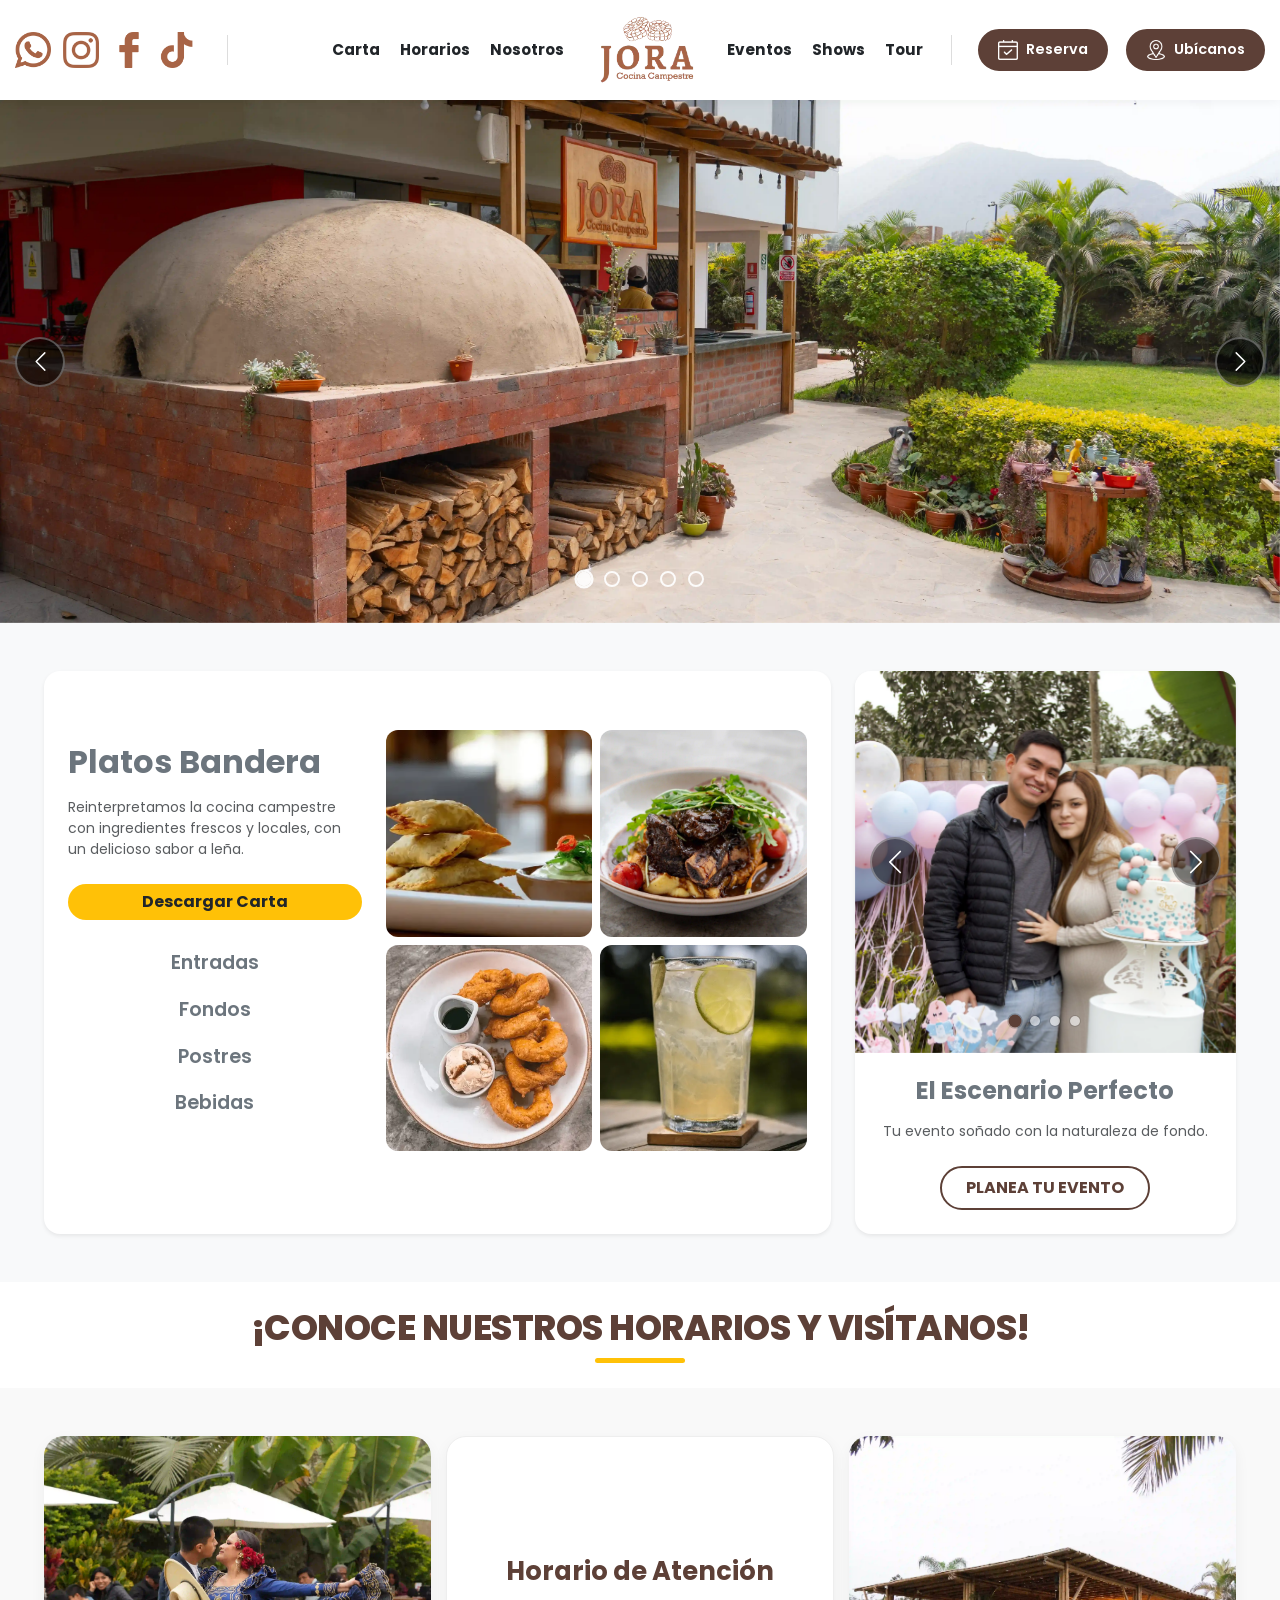
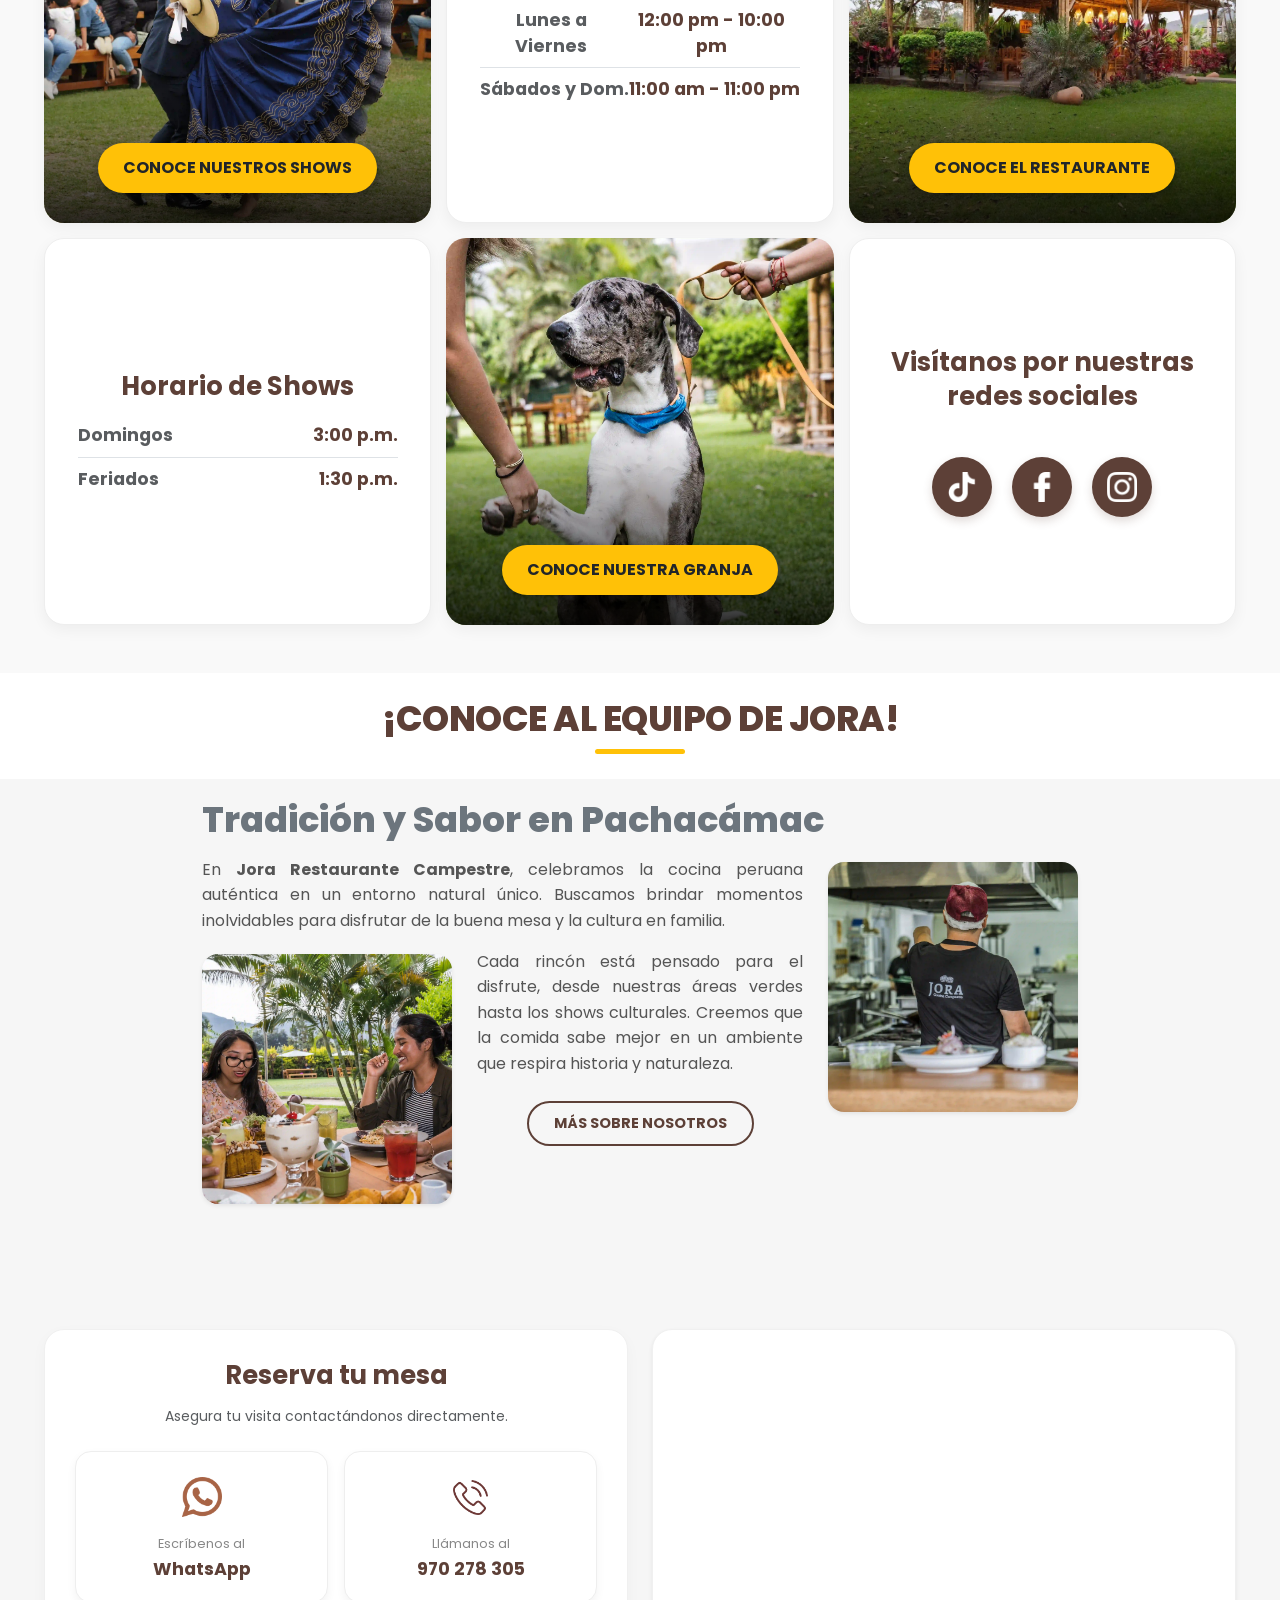
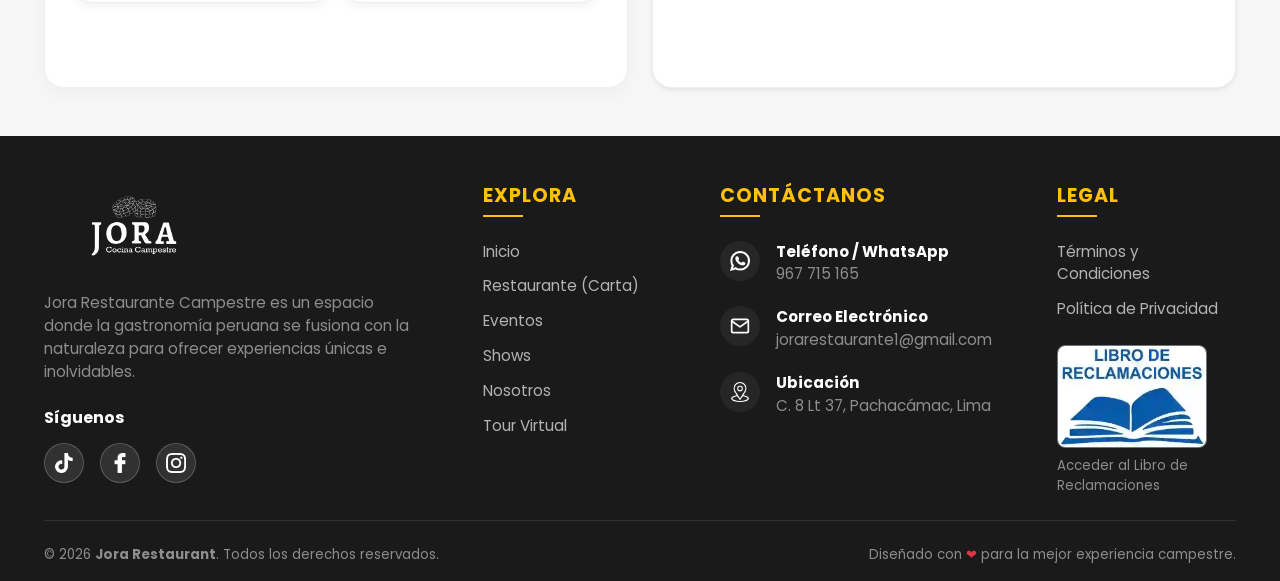
==== commit 258e2a67: "Actualización completa: carta, bebidas, shows y eventos" ====
--- a/index.html
+++ b/index.html
@@ -1,499 +1,535 @@
-<!doctype html>
-<html lang="es">
-
-<head>
-    <meta charset="UTF-8" />
-    <meta name="viewport" content="width=device-width, initial-scale=1" />
-    <meta name="description" content="Jora Restaurant en Pachacámac: cocina campestre de autor, eventos y reservas." />
-    <title>Jora Restaurant - Cocina Campestre de Autor</title>
-
-    <link rel="preconnect" href="https://fonts.gstatic.com" crossorigin>
-    <link
-        href="https://fonts.googleapis.com/css2?family=Merriweather:wght@700&family=Poppins:wght@400;500;600&display=swap"
-        rel="stylesheet">
-    <link href="https://fonts.googleapis.com/css2?family=Pacifico&display=swap" rel="stylesheet">
-
-    <link rel="icon" type="image/png" href="imagenes/favicon.png">
-
-    <link rel="stylesheet" href="../styles/style.css" />
-
-    <script defer src="main.js"></script>
-</head>
-
-<body>
-    <header class="site-header">
-        <div class="container header-inner">
-
-            <div class="social-links-mobile">
-                <a href="https://wa.me/51967715165" aria-label="WhatsApp Jora" target="_blank"
-                    rel="noopener noreferrer">
-                    <img src="imagenes/whatsapp marron fondo transparente.png" alt="WhatsApp">
-                </a>
-                <a href="https://www.instagram.com/jorarestaurante/?hl=es" aria-label="Instagram Jora" target="_blank"
-                    rel="noopener noreferrer">
-                    <img src="imagenes/ig color marron fondo transparente.png" alt="Instagram">
-                </a>
-            </div>
-
-            <div class="header-col-left">
-                <div class="social-icons">
-                    <a href="https://wa.me/51967715165" aria-label="WhatsApp Jora" target="_blank"
-                        rel="noopener noreferrer">
-                        <img src="imagenes/whatsapp marron fondo transparente.png" alt="WhatsApp">
-                    </a>
-                    <a href="https://www.instagram.com/jorarestaurante/?hl=es" aria-label="Instagram Jora"
-                        target="_blank" rel="noopener noreferrer">
-                        <img src="imagenes/ig color marron fondo transparente.png" alt="Instagram">
-                    </a>
-                    <a href="https://www.facebook.com/p/Jora-Restaurante-100068304454260/?locale=es_LA"
-                        aria-label="Facebook Jora" target="_blank" rel="noopener noreferrer">
-                        <img src="imagenes/facebook sin fondo marron.png" alt="Facebook">
-                    </a>
-                    <a href="#" aria-label="TikTok Jora" target="_blank" rel="noopener noreferrer">
-                        <img src="imagenes/tiktok marron fondo transparente (1).png" alt="TikTok">
-                    </a>
-                </div>
-                <span class="nav-separator"></span>
-                <nav class="primary-nav-desktop-left" aria-label="Navegación izquierda">
-                    <ul>
-                        <li><a href="#platos">Platos</a></li>
-                        <li><a href="#visitanos">Shows</a></li>
-                        <li><a href="#conocenos">Nosotros</a></li>
-                    </ul>
-                </nav>
-            </div>
-
-            <a class="logo" href="#inicio" aria-label="Jora Restaurant - Ir a inicio">
-                <img src="imagenes/JORALOGOMEJOR.webp" alt="Logo de Jora Restaurant Campestre" width="260"
-                    height="76" />
-            </a>
-
-            <div class="header-col-right">
-                <nav class="primary-nav-desktop-right" aria-label="Navegación derecha">
-                    <ul>
-                        <li><a href="eventos.html">Eventos</a></li>
-                        <li><a href="shows.html">Show</a></li>
-                        <li><a href="tour.html">Tour</a></li>
-                    </ul>
-                </nav>
-                <span class="nav-separator"></span>
-                <div class="header-ctas">
-                    <a href="#reserva" class="nav-cta nav-cta-reserva">
-                        <img src="imagenes/reserva.webp" alt="Reservar">
-                        <span>Reserva</span>
-                    </a>
-                    <a href="https://maps.app.goo.gl/1N38ejmfC8MJ4Jpj9" target="_blank" rel="noopener noreferrer"
-                        class="nav-cta nav-cta-ubicanos">
-                        <img src="imagenes/ubi.webp" alt="Ubicación">
-                        <span>Ubicanos</span>
-                    </a>
-                </div>
-            </div>
-
-            <nav id="primary-nav-mobile" class="primary-nav-mobile" aria-label="Navegación principal móvil">
-                <div class="social-links-mobile-in-menu">
-                    <a href="https://wa.me/51967715165" aria-label="WhatsApp Jora" target="_blank"
-                        rel="noopener noreferrer">
-                        <img src="imagenes/whatsapp marron fondo transparente.png" alt="WhatsApp">
-                    </a>
-                    <a href="https://www.instagram.com/jorarestaurante/?hl=es" aria-label="Instagram Jora"
-                        target="_blank" rel="noopener noreferrer">
-                        <img src="imagenes/ig color marron fondo transparente.png" alt="Instagram">
-                    </a>
-                    <a href="https://www.facebook.com/p/Jora-Restaurante-100068304454260/?locale=es_LA"
-                        aria-label="Facebook Jora" target="_blank" rel="noopener noreferrer">
-                        <img src="imagenes/facebook sin fondo marron.png" alt="Facebook">
-                    </a>
-                    <a href="#" aria-label="TikTok Jora" target="_blank" rel="noopener noreferrer">
-                        <img src="imagenes/tiktok marron fondo transparente (1).png" alt="TikTok">
-                    </a>
-                </div>
-                <ul>
-                    <li><a href="#inicio">Inicio</a></li>
-                    <li><a href="comida.html">Platos</a></li>
-                    <li><a href="bebidas.html">Bebidas</a></li>
-                    <li><a href="eventos.html">Eventos</a></li>
-                    <li><a href="shows.html">Show</a></li>
-                    <li><a href="nosotros.html">Nosotros</a></li>
-                    <li><a href="tour.html">Tour</a></li>
-                </ul>
-            </nav>
-            <button class="menu-toggle" aria-controls="primary-nav-mobile" aria-expanded="false" aria-label="Abrir menú"
-                type="button">
-                <span class="menu-bar"></span><span class="menu-bar"></span><span class="menu-bar"></span>
-            </button>
-
-        </div>
-    </header>
-
-    <main id="inicio">
-        <section class="hero">
-            <div class="carousel" role="region" aria-label="Carrusel de imágenes">
-                <div class="slides">
-                    <div class="slide active"><img src="./imagenes/foto1.webp"
-                            alt="Ambiente campestre soleado en Jora Restaurant" decoding="async" fetchpriority="high">
-                    </div>
-                    <div class="slide"><img src="./imagenes/foto2.webp" alt="Parrilla a la leña encendida"
-                            loading="lazy" decoding="async"></div>
-                    <div class="slide"><img src="./imagenes/foto3.webp" alt="Plato de comida típica peruana"
-                            loading="lazy" decoding="async"></div>
-                    <div class="slide"><img src="./imagenes/foto4.webp" alt="Evento social al aire libre" loading="lazy"
-                            decoding="async"></div>
-                    <div class="slide"><img src="./imagenes/foto5.webp" alt="Zona de juegos infantiles y áreas verdes"
-                            loading="lazy" decoding="async"></div>
-                </div>
-                <button class="prev" aria-label="Slide anterior" title="Anterior">❮</button>
-                <button class="next" aria-label="Slide siguiente" title="Siguiente">❯</button>
-                <div class="slider-dots" aria-label="Indicadores de carrusel" role="tablist"></div>
-
-            </div>
-        </section>
-
-        <section id="platos-movil" class="section mobile-platos-carousel-section">
-            <h2 class="reserva-title" style="text-align: center; color: var(--color-secondary); margin-bottom: 24px;">
-                Nuestros Platos Bandera</h2>
-
-            <div class="mobile-platos-carousel" id="mobile-platos-carousel">
-
-                <div class="carousel-slide active">
-                    <img src="./imagenes/plato_bandera_1.webp" alt="Plato bandera: Carne con puré y brotes">
-                    <div class="slide-text">
-                        <br><a href="#reserva" class="btn-cta-carousel">Reserva Ya</a>
-                    </div>
-                </div>
-                <div class="carousel-slide">
-                    <img src="./imagenes/plato_bandera_2.webp"
-                        alt="Plato bandera: Pescado con salsa amarilla y aguacate">
-                    <div class="slide-text">
-                        <br><a href="#reserva" class="btn-cta-carousel">Reserva Ya</a>
-                    </div>
-                </div>
-                <div class="carousel-slide">
-                    <img src="./imagenes/plato_bandera_3.webp" alt="Plato bandera: Cerdo crocante con ensalada">
-                    <div class="slide-text">
-                        <br><a href="#reserva" class="btn-cta-carousel">Reserva Ya</a>
-                    </div>
-                </div>
-                <div class="carousel-slide">
-                    <img src="./imagenes/plato_bandera_4.webp" alt="Plato bandera: Causa limeña con pollo y brotes">
-                    <div class="slide-text">
-                        <br><a href="#reserva" class="btn-cta-carousel">Reserva Ya</a>
-                    </div>
-                </div>
-            </div>
-            <div class="carousel-nav-mobile-platos">
-                <button class="prev-platos" aria-label="Anterior">❮</button>
-                <div class="carousel-dots-mobile-platos"></div>
-                <button class="next-platos" aria-label="Siguiente">❯</button>
-            </div>
-        </section>
-        <div class="single-background-area">
-
-            <section id="platos" class="section dual-focus-section">
-
-                <div class="container container-wide">
-                    <div class="dual-layout-container">
-                        <div class="dual-card card-platos">
-                            <div class="platos-texto">
-                                <h2>Platos Bandera</h2>
-                                <p class="section-desc">Reinterpretamos la cocina campestre con ingredientes frescos y
-                                    locales, con un sabor a la leña delicioso.</p>
-                                <ul class="platos-opciones">
-                                    <li class="opcion-descargar"><a href="./archivos/CARTA.pdf" download>Descargar
-                                            Carta</a></li>
-                                    <li><a href="comida.html#entradas" data-target="4">Entradas</a></li>
-                                    <li><a href="comida.html#fondos" data-target="1">Fondos</a></li>
-                                    <li><a href="comida.html#postres" data-target="3">Postres</a></li>
-                                    <li><a href="bebidas.html" data-target="2">Bebidas</a></li>
-                                </ul>
-                            </div>
-                            <div class="platos-fotos">
-                                <figure class="pb plato-1" data-id="1"><img src="./imagenes/plato_bandera_1.webp"
-                                        alt="Plato bandera: Carne con puré y brotes" loading="lazy" decoding="async">
-                                </figure>
-                                <figure class="pb plato-2" data-id="2"><img src="./imagenes/bebida_limonada.jpg"
-                                        alt="Plato bandera: Pescado con salsa amarilla y aguacate" loading="lazy"
-                                        decoding="async"></figure>
-                                <figure class="pb plato-3" data-id="3"><img src="./imagenes/comida_picarones_helado.jpg"
-                                        alt="Plato bandera: Cerdo crocante con ensalada" loading="lazy"
-                                        decoding="async"></figure>
-                                <figure class="pb plato-4" data-id="4"><img
-                                        src="./imagenes/comida_tequenios_lomo_fino.jpg"
-                                        alt="Plato bandera: Causa limeña con pollo y brotes" loading="lazy"
-                                        decoding="async"></figure>
-                            </div>
-                        </div>
-                        <div class="dual-card card-eventos">
-                            <div id="evento-carousel" class="cta-imagen cta-carousel">
-                                <div class="carousel-track-container">
-                                    <ul class="carousel-track">
-                                        <li class="carousel-slide current-slide">
-                                            <img class="carousel-image" src="./imagenes/wedding1.webp"
-                                                alt="Boda en Jora - El Escenario Perfecto">
-                                        </li>
-                                        <li class="carousel-slide">
-                                            <img class="carousel-image" src="./imagenes/sociocultural1.webp"
-                                                alt="Evento sociocultural en Jora - El Escenario Perfecto">
-                                        </li>
-                                        <li class="carousel-slide">
-                                            <img class="carousel-image" src="./imagenes/fiestaprivada1.webp"
-                                                alt="Fiesta privada en Jora - El Escenario Perfecto">
-                                        </li>
-                                        <li class="carousel-slide">
-                                            <img class="carousel-image" src="./imagenes/corporativo1.webp"
-                                                alt="Evento corporativo en Jora - El Escenario Perfecto">
-                                        </li>
-                                    </ul>
-                                </div>
-
-                                <button class="carousel-button carousel-button--left"
-                                    aria-label="Imagen anterior">❮</button>
-                                <button class="carousel-button carousel-button--right"
-                                    aria-label="Siguiente imagen">❯</button>
-
-                                <div class="carousel-nav">
-                                    <button class="carousel-indicator current-slide"
-                                        aria-label="Ir a imagen 1"></button>
-                                    <button class="carousel-indicator" aria-label="Ir a imagen 2"></button>
-                                    <button class="carousel-indicator" aria-label="Ir a imagen 3"></button>
-                                    <button class="carousel-indicator" aria-label="Ir a imagen 4"></button>
-                                </div>
-                            </div>
-                            <div class="cta-texto">
-                                <h2 class="cta-titulo">El Escenario Perfecto</h2>
-                                <p class="cta-desc">Imagina tu boda, cumpleaños o reunión corporativa con la naturaleza
-                                    como telón de fondo.</p>
-                                <a href="eventos.html" class="btn-cta">planea tu evento</a>
-                            </div>
-                        </div>
-                    </div>
-                </div>
-            </section>
-
-            <div class="section-divider divider-from-accent">
-                <img src="imagenes/fondo-division3.svg" alt="Divisor decorativo" class="divider-svg">
-                <h2 class="divider-title">¡VISITANOS!</h2>
-            </div>
-
-<section id="visitanos" class="section info-section">
-    <div class="container">
-        
-        <div class="elegant-grid">
-
-            <div class="grid-cell visual-cell">
-                <img src="./imagenes/show1.webp" alt="Shows en vivo en Jora" loading="lazy">
-                <div class="visual-overlay">
-                    <a href="shows.html" class="btn-visual">Shows en Vivo</a>
-                </div>
-            </div>
-
-            <div class="grid-cell text-cell cell-horario">
-                <div class="cell-content centered">
-                    <h3>Horario de Atención</h3>
-                    <div class="horario-box">
-                        <p class="h-row">
-                            <span class="dia">Lunes a Viernes</span>
-                            <span class="hora">12:00 pm - 10:00 pm</span>
-                        </p>
-                        <p class="h-row">
-                            <span class="dia">Sábados y Domingos</span>
-                            <span class="hora">11:00 am - 11:00 pm</span>
-                        </p>
-                    </div>
-                </div>
-            </div>
-
-            <div class="grid-cell text-cell cell-shows-info">
-                <div class="cell-content centered">
-                    <h3>Horario de Shows</h3>
-                    <div class="horario-box">
-                        <p class="h-row">
-                            <span class="dia">Domingos</span>
-                            <span class="hora">3:00 p.m.</span>
-                        </p>
-                        <p class="h-row">
-                            <span class="dia">Feriados</span>
-                            <span class="hora">1:30 p.m.</span>
-                        </p>
-                    </div>
-                    <div class="shows-list">
-                        <p>Infantil • Selvático • Costeño</p>
-                        <p>Serrano • Caballo de Paso • Marinera</p>
-                    </div>
-                </div>
-            </div>
-
-            <div class="grid-cell visual-cell">
-                <img src="./imagenes/petfriendly3.webp" alt="Somos PetFriendly" loading="lazy">
-                <div class="visual-overlay">
-                    <a href="granja.html" class="btn-visual">Conoce nuestra granja</a>
-                </div>
-            </div>
-
-        </div>
-    </div>
-</section>
-            <div class="section-divider divider-from-light">
-                <img src="imagenes/fondo-division3.svg" alt="Divisor decorativo" class="divider-svg">
-                <h2 class="divider-title">¡CONOCENOS!</h2>
-            </div>
-
-            <section id="conocenos" class="section info-section">
-                <div class="container container-wide info-grid-2">
-
-                    <div class="info-card card-nosotros layout-image-side">
-                        <div class="info-card-image-wrapper">
-                            <img src="./imagenes/nosotros-img.webp"
-                                alt="Collage del equipo y ambiente de Jora Restaurant">
-                        </div>
-                        <div class="info-card-content">
-                            <h3>Sobre Nosotros</h3>
-                            <p>Descubre nuestra historia familiar, la pasión que nos mueve por la cocina auténtica y el
-                                profundo amor que sentimos por el valle de Pachacámac.</p>
-                            <a href="nosotros.html" class="btn-info">Conócenos</a>
-                        </div>
-                    </div>
-
-                    <div class="info-card card-conoce layout-image-side conoce-jora-carousel-container">
-                        <div class="info-card-image-wrapper">
-                            <img src="./imagenes/tour1.jpg"
-                                alt="Vista aérea de las instalaciones campestres de Jora Restaurant">
-                        </div>
-                        <div class="info-card-content">
-                            <h3>Conoce Jora</h3>
-                            <p>Recorre virtualmente nuestras amplias instalaciones, explora los jardines, la zona de
-                                juegos y todos los ambientes únicos que tenemos para ti.</p>
-                            <a href="tour.html" class="btn-info">Ver Tour</a>
-
-                        </div>
-                    </div>
-                </div>
-            </section>
-
-            <div class="section-divider divider-from-accent">
-                <img src="imagenes/fondo-division3.svg" alt="Divisor decorativo" class="divider-svg">
-                <h2 class="divider-title">¡TE ESPERAMOS!</h2>
-            </div>
-
-            <section id="reserva" class="section reserva">
-                <div class="container">
-                    <h2 class="reserva-title">Reserva</h2>
-                    <p class="reserva-desc">selecciona tu manera de reservar</p>
-                    <div class="reserva-opciones">
-                        <a href="https://wa.me/51967715165" target="_blank" class="reserva-card reserva-card-simple">
-                            <img src="imagenes/whatsapp marron fondo transparente.png" alt="Icono chat WhatsApp"
-                                class="reserva-icon-img">
-                            <h3>WhatsApp</h3>
-                        </a>
-                        <a href="cotizar_evento.html" class="reserva-card reserva-card-simple">
-                            <img src="imagenes/formulario color marron fondo transparente.png" alt="Icono de formulario"
-                                class="reserva-icon-img">
-                            <h3>Formulario</h3>
-                        </a>
-                        <a href="tel:+51970278305" class="reserva-card reserva-card-simple">
-                            <img src="imagenes/llamanos color marron fondo transparente.png" alt="Icono de teléfono"
-                                class="reserva-icon-img">
-                            <h3>Llámanos</h3>
-                        </a>
-                    </div>
-                </div>
-            </section>
-
-        </div>
-        <a href="https://wa.me/51967715165" target="_blank" rel="noopener" class="whatsapp-flotante"
-            aria-label="Contactar por WhatsApp">
-            <img src="imagenes/whatsapp.webp" alt="WhatsApp">
-        </a>
-
-        <footer class="site-footer-dark">
-    <div class="container footer-grid">
-        
-        <div class="footer-info">
-            <img src="./imagenes/Jora_logo_blanco.png" alt="Logo Jora Restaurant footer" class="footer-logo">
-            <p>
-                <strong>Jora Restaurante Campestre</strong> es un espacio donde la gastronomía peruana
-                se fusiona con la naturaleza para ofrecer experiencias únicas. Ideal para familias,
-                empresas y celebraciones especiales.
-            </p>
-            <h4>Contáctanos</h4>
-            <p class="footer-contact">
-                <a href="https://wa.me/51967715165" target="_blank" rel="noopener">
-                    <span class="icon">💬</span> 967 715 165
-                </a><br>
-                <a href="mailto:Jorarestaurante1@gmail.com">
-                    <span class="icon">📧</span> Jorarestaurante1@gmail.com
-                </a>
-            </p>
-            <h4>Síguenos</h4>
-            <div class="footer-social">
-                <a href="#" aria-label="TikTok" target="_blank" rel="noopener noreferrer">
-                    <img src="./imagenes/tiktok.webp" alt="TikTok Jora">
-                </a>
-                <a href="https://www.instagram.com/jorarestaurante/?hl=es" aria-label="Instagram" target="_blank" rel="noopener noreferrer">
-                    <img src="./imagenes/instagram.webp" alt="Instagram Jora">
-                </a>
-                <a href="https://www.facebook.com/p/Jora-Restaurante-100068304454260/?locale=es_LA" aria-label="Facebook" target="_blank" rel="noopener noreferrer">
-                    <img src="imagenes/facebook sin fondo marron.png" alt="Facebook Jora">
-                </a>
-            </div>
-        </div>
-
-        <div class="footer-nav">
-            <h4>Explora</h4>
-            <ul>
-                <li><a href="index.html#inicio">Inicio</a></li>
-                <li><a href="index.html#platos">Restaurante</a></li>
-                <li><a href="eventos.html">Eventos</a></li>
-                <li><a href="nosotros.html">Nosotros</a></li>
-                <li><a href="reserva.html">Reserva</a></li>
-                <li><a href="tour.html">Tour</a></li>
-            </ul>
-            <ul class="footer-legal">
-                <li><a href="#">Términos y Condiciones</a></li>
-                <li><a href="#">Política de Privacidad</a></li>
-                <li>
-                    <a href="reclamaciones.html">Libro de Reclamaciones</a>
-                    <a href="reclamaciones.html">
-                        <img src="./imagenes/librodereclamaciones.webp" alt="Libro de Reclamaciones Perú" style="width: 150px; margin-top: 10px; border-radius: 4px;">
-                    </a>
-                </li>
-            </ul>
-        </div>
-
-        <div class="footer-contact-form">
-            <h4>Contáctanos</h4>
-            <form action="#" method="post">
-                <div class="form-group">
-                    <label for="footer-name">Nombre:</label>
-                    <input type="text" id="footer-name" name="name" required>
-                </div>
-                <div class="form-group">
-                    <label for="footer-email">Correo:</label>
-                    <input type="email" id="footer-email" name="email" required>
-                </div>
-                <div class="form-group">
-                    <label for="footer-message">Mensaje:</label>
-                    <textarea id="footer-message" name="message" rows="3" required></textarea>
-                </div>
-                <button type="submit" class="btn-footer-submit">Enviar</button>
-            </form>
-        </div>
-    </div>
-
-    <div class="footer-bottom">
-        <p>© <span id="year"></span> Jora Restaurant. Todos los derechos reservados.</p>
-    </div>
-
-    <script>
-        document.getElementById('year').textContent = new Date().getFullYear();
-    </script>
-</footer>
-    </main>
-
-    <script>
-        // Script simple para actualizar el año del copyright
-        document.getElementById('year').textContent = new Date().getFullYear();
-    </script>
-</body>
-
+<!DOCTYPE html>
+<html lang="es">
+<head>
+    <meta charset="UTF-8">
+    <meta name="viewport" content="width=device-width, initial-scale=1.0">
+    <title>Jora Restaurant | Cocina Campestre</title>
+    
+    <link href="https://cdn.jsdelivr.net/npm/bootstrap@5.3.3/dist/css/bootstrap.min.css" rel="stylesheet">
+    
+    <link href="https://fonts.googleapis.com/css2?family=Poppins:wght@400;600;700;800&display=swap" rel="stylesheet">
+    
+    <link rel="stylesheet" href="assets/css/styles.css">
+    <link rel="icon" type="image/png" href="assets/icons/favicon.png">
+</head>
+<body>
+
+    <header class="site-header fixed-top transition-all" id="mainNav">
+    <div class="container-fluid h-100 px-3 px-xl-4 px-xxl-3">
+
+        <div class="desktop-view">
+            <div class="header-col-left">
+                <div class="social-icons">
+                    <a href="https://wa.me/51967715165" target="_blank">
+                        <img src="assets/icons/whatsapp_icon.png" alt="WA">
+                    </a>
+                    <a href="https://www.instagram.com/jorarestaurante/?hl=es" target="_blank">
+                        <img src="assets/icons/instagram_icon.png" alt="IG">
+                    </a>
+                    <a href="https://web.facebook.com/p/Jora-Restaurante-100068304454260/?locale=es_LA&_rdc=1&_rdr#" target="_blank">
+                        <img src="assets/icons/facebook_icon.png" alt="FB">
+                    </a>
+                    <a href="https://www.tiktok.com/@jorarestaurante" target="_blank">
+                        <img src="assets/icons/tiktok_icon.png" alt="TK">
+                    </a>
+                    <span class="nav-separator"></span>
+                </div>
+            </div>
+
+            <div class="header-col-center">
+                <nav class="nav-links-left">
+                    <a href="index.html#carta">Carta</a>
+                    <a href="index.html#visitanos">Horarios</a>
+                    <a href="index.html#nosotros">Nosotros</a>
+                </nav>
+
+                <a class="logo mx-xl-4 mx-3" href="index.html">
+                    <img src="assets/icons/JORALOGOMEJOR.webp" alt="Jora Logo" id="mainLogo"> 
+                </a>
+
+                <nav class="nav-links-right">
+                    <a href="pages/eventos.html">Eventos</a>
+                    <a href="pages/shows.html">Shows</a>
+                    <a href="pages/tour_virtual.html">Tour</a>
+                </nav>
+            </div>
+
+            <div class="header-col-right">
+                <div class="header-ctas">
+                    <span class="nav-separator me-xl-3 me-2"></span>
+                    <a href="index.html#ubicacion" class="nav-cta nav-cta-reserva me-xl-2 me-1">
+                        <img src="assets/icons/reserva_blanco.webp" alt="Reserva">
+                        <span>Reserva</span>
+                    </a>
+                    <a href="index.html#ubicacion" class="nav-cta nav-cta-ubicanos">
+                        <img src="assets/icons/ubicacion_blanco.png" alt="Ubicación">
+                        <span>Ubícanos</span>
+                    </a>
+                </div>
+            </div>
+        </div>
+
+        <div class="mobile-view">
+            <a class="logo-mobile" href="index.html">
+                <img src="assets/icons/JORALOGOMEJOR.webp" alt="Jora Logo">
+            </a>
+            <button class="menu-toggle" type="button" id="menuToggleBtn">
+                <div class="hamburger-box">
+                    <span class="menu-bar"></span>
+                    <span class="menu-bar"></span>
+                    <span class="menu-bar"></span>
+                </div>
+            </button>
+        </div>
+    </div>
+
+    <div id="mobileMenu">
+        <div class="mobile-menu-content">
+            <div class="mobile-social-row">
+                <a href="https://wa.me/51967715165" target="_blank">
+                    <img src="assets/icons/whatsapp_icon.png" alt="WA">
+                </a>
+                <a href="https://www.instagram.com/jorarestaurante/?hl=es" target="_blank">
+                    <img src="assets/icons/instagram_icon.png" alt="IG">
+                </a>
+                <a href="https://web.facebook.com/p/Jora-Restaurante-100068304454260/?locale=es_LA&_rdc=1&_rdr#" target="_blank">
+                    <img src="assets/icons/facebook_icon.png" alt="FB">
+                </a>
+                <a href="https://www.tiktok.com/@jorarestaurante" target="_blank">
+                    <img src="assets/icons/tiktok_icon.png" alt="TK">
+                </a>
+            </div>
+            <ul class="list-unstyled text-center mobile-nav-list">
+                <li><a href="index.html">Inicio</a></li>
+                <li><a href="index.html#carta">Carta</a></li>
+                <li><a href="index.html#visitanos">Horarios</a></li>
+                <li><a href="pages/shows.html">Shows</a></li>
+                <li><a href="index.html#nosotros">Nosotros</a></li>
+                <li><a href="pages/eventos.html">Eventos</a></li>
+                <li><a href="pages/tour_virtual.html">Tour</a></li>
+            </ul>
+            <div class="mobile-cta-container">
+                <a href="index.html#ubicacion" class="mobile-cta-btn">Reserva</a>
+            </div>
+        </div>
+    </div>
+</header>
+
+    <div id="heroCarousel" class="carousel slide" data-bs-ride="carousel" data-bs-interval="5000">
+        <div class="carousel-indicators">
+            <button type="button" data-bs-target="#heroCarousel" data-bs-slide-to="0" class="active"></button>
+            <button type="button" data-bs-target="#heroCarousel" data-bs-slide-to="1"></button>
+            <button type="button" data-bs-target="#heroCarousel" data-bs-slide-to="2"></button>
+            <button type="button" data-bs-target="#heroCarousel" data-bs-slide-to="3"></button>
+            <button type="button" data-bs-target="#heroCarousel" data-bs-slide-to="4"></button>
+        </div>
+        <div class="carousel-inner">
+            <div class="carousel-item active"><img src="assets/img/foto1.webp" class="object-fit-cover" alt="1"></div>
+            <div class="carousel-item"><img src="assets/img/foto2.webp" class="object-fit-cover" alt="2"></div>
+            <div class="carousel-item"><img src="assets/img/foto3.webp" class="object-fit-cover" alt="3"></div>
+            <div class="carousel-item"><img src="assets/img/foto4.webp" class="object-fit-cover" alt="4"></div>
+            <div class="carousel-item"><img src="assets/img/foto5.webp" class="object-fit-cover" alt="5"></div>
+        </div>
+        <button class="carousel-control-prev" type="button" data-bs-target="#heroCarousel" data-bs-slide="prev"><span class="carousel-control-prev-icon"></span></button>
+        <button class="carousel-control-next" type="button" data-bs-target="#heroCarousel" data-bs-slide="next"><span class="carousel-control-next-icon"></span></button>
+    </div>
+
+    <section id="carta" class="featured-section py-5 bg-light">
+        <div class="container container-wide">
+            <div class="row g-4 align-items-stretch">
+                
+                <div class="col-lg-8">
+                    <div class="card h-100 border-0 shadow-sm rounded-4 overflow-hidden p-4">
+                        <div class="row h-100 align-items-center g-4">
+                            
+                            <div class="col-md-5 d-flex flex-column justify-content-center">
+                                <h2 class="section-title text-secondary mb-3">Platos Bandera</h2>
+                                <p class="text-muted mb-4 small">
+                                    Reinterpretamos la cocina campestre con ingredientes frescos y locales, con un delicioso sabor a leña.
+                                </p>
+                                
+                                <ul class="menu-hover-list list-unstyled d-flex flex-column gap-2 w-100">
+                                    <li class="mb-3">
+                                        <a href="assets/Documents/CARTA DICIEMBRE.pdf" download="CARTA_DICIEMBRE.pdf" class="btn btn-download w-100 rounded-pill">
+                                            Descargar Carta
+                                        </a>
+                                    </li>
+                                    <li><a href="pages/platos.html#entradas" class="hover-link" data-target="1">Entradas</a></li>
+                                    <li><a href="pages/platos.html#fondos" class="hover-link" data-target="2">Fondos</a></li>
+                                    <li><a href="pages/platos.html#postres" class="hover-link" data-target="3">Postres</a></li>
+                                    <li><a href="pages/bebidas.html" class="hover-link" data-target="4">Bebidas</a></li>
+                                </ul>
+                            </div>
+
+                            <div class="col-md-7">
+                                <div class="plate-grid" id="plateGrid">
+                                    <figure class="grid-item item-1">
+                                        <img src="assets/img/entrada.webp" alt="Entradas">
+                                    </figure>
+                                    <figure class="grid-item item-2">
+                                        <img src="assets/img/fondo.webp" alt="Fondos">
+                                    </figure>
+                                    <figure class="grid-item item-3">
+                                        <img src="assets/img/postre.webp" alt="Postres">
+                                    </figure>
+                                    <figure class="grid-item item-4">
+                                        <img src="assets/img/bebida.webp" alt="Bebidas">
+                                    </figure>
+                                </div>
+                            </div>
+                        </div>
+                    </div>
+                </div>
+
+                <div class="col-lg-4">
+                    <div class="card h-100 border-0 shadow-sm rounded-4 overflow-hidden">
+                        <div id="eventsMiniCarousel" class="carousel slide" data-bs-ride="carousel">
+                            
+                            <div class="carousel-indicators">
+                                <button type="button" data-bs-target="#eventsMiniCarousel" data-bs-slide-to="0" class="active" aria-current="true" aria-label="Slide 1"></button>
+                                <button type="button" data-bs-target="#eventsMiniCarousel" data-bs-slide-to="1" aria-label="Slide 2"></button>
+                                <button type="button" data-bs-target="#eventsMiniCarousel" data-bs-slide-to="2" aria-label="Slide 3"></button>
+                                <button type="button" data-bs-target="#eventsMiniCarousel" data-bs-slide-to="3" aria-label="Slide 4"></button>
+                            </div>
+
+                            <div class="carousel-inner">
+                                <div class="carousel-item active">
+                                    <img src="assets/img/Tu evento perfecto 1.webp" class="d-block w-100" alt="Boda">
+                                </div>
+                                <div class="carousel-item">
+                                    <img src="assets/img/Tu evento perfecto 2.webp" class="d-block w-100" alt="Cumpleaños">
+                                </div>
+                                <div class="carousel-item">
+                                    <img src="assets/img/Tu evento perfecto 3.webp" class="d-block w-100" alt="Corporativo">
+                                </div>
+                                <div class="carousel-item">
+                                    <img src="assets/img/Tu evento perfecto 4.webp" class="d-block w-100" alt="Social">
+                                </div>
+                            </div>
+                            
+                            <button class="carousel-control-prev" type="button" data-bs-target="#eventsMiniCarousel" data-bs-slide="prev">
+                                <span class="carousel-control-prev-icon small-control" aria-hidden="true"></span>
+                            </button>
+                            <button class="carousel-control-next" type="button" data-bs-target="#eventsMiniCarousel" data-bs-slide="next">
+                                <span class="carousel-control-next-icon small-control" aria-hidden="true"></span>
+                            </button>
+                        </div>
+                        <div class="card-body text-center p-4 d-flex flex-column justify-content-center">
+                            <h3 class="h4 text-secondary fw-bold mb-3">El Escenario Perfecto</h3>
+                            <p class="text-muted small mb-4">Tu evento soñado con la naturaleza de fondo.</p>
+                            <a href="pages/eventos.html" class="btn btn-jora-outline rounded-pill text-uppercase fw-bold px-4 py-2 mx-auto">Planea tu evento</a>
+                        </div>
+                    </div>
+                </div>
+
+            </div>
+        </div>
+    </section>
+
+    <section class="visit-banner text-center">
+        <div class="container">
+            <h2 class="visit-title">
+                ¡Conoce nuestros horarios y visítanos!
+            </h2>
+            <div class="visit-divider"></div>
+        </div>
+    </section>
+
+    <section id="visitanos" class="info-grid-section py-5">
+        <div class="container container-wide">
+            <div class="bento-grid">
+                
+                <div class="grid-cell visual-cell item-show-img">
+                    <img src="assets/img/shows.webp" alt="Shows en vivo Jora" loading="lazy">
+                    <div class="visual-overlay">
+                        <a href="pages/shows.html" class="btn btn-visual">CONOCE NUESTROS SHOWS</a>
+                    </div>
+                </div>
+
+                <div class="grid-cell text-cell item-horario-general">
+                    <h3 class="cell-title">Horario de Atención</h3>
+                    <div class="schedule-block">
+                        <div class="d-flex justify-content-between mb-2 border-bottom pb-2">
+                            <span class="fw-bold text-muted">Lunes a Viernes</span>
+                            <span class="fw-bold text-brown">12:00 pm - 10:00 pm</span>
+                        </div>
+                        <div class="d-flex justify-content-between">
+                            <span class="fw-bold text-muted">Sábados y Dom.</span>
+                            <span class="fw-bold text-brown">11:00 am - 11:00 pm</span>
+                        </div>
+                    </div>
+                </div>
+
+                <div class="grid-cell visual-cell item-tour-img">
+                    <img src="assets/img/tour.webp" alt="Tour Virtual Jora" loading="lazy">
+                    <div class="visual-overlay">
+                        <a href="pages/tour_virtual.html" class="btn btn-visual">CONOCE EL RESTAURANTE</a>
+                    </div>
+                </div>
+
+                <div class="grid-cell text-cell item-horario-shows">
+                    <h3 class="cell-title">Horario de Shows</h3>
+                    <div class="schedule-block">
+                        <div class="d-flex justify-content-between mb-2 border-bottom pb-2">
+                            <span class="fw-bold text-muted">Domingos</span>
+                            <span class="fw-bold text-brown">3:00 p.m.</span>
+                        </div>
+                        <div class="d-flex justify-content-between">
+                            <span class="fw-bold text-muted">Feriados</span>
+                            <span class="fw-bold text-brown">1:30 p.m.</span>
+                        </div>
+                    </div>
+                </div>
+
+                <div class="grid-cell visual-cell item-granja-img">
+                    <img src="assets/img/petfriendly.webp" alt="Zona Pet Friendly" loading="lazy">
+                    <div class="visual-overlay">
+                        <a href="pages/granja.html" class="btn btn-visual">CONOCE NUESTRA GRANJA</a>
+                    </div>
+                </div>
+
+                <div class="grid-cell text-cell item-social">
+                    <h3 class="cell-title mb-4">Visítanos por nuestras redes sociales</h3>
+                    <div class="social-grid-icons">
+                        <a href="#" target="_blank" class="social-btn sb-tiktok">
+                            <img src="assets/icons/tiktok_icon.png" alt="TK">
+                        </a>
+                        <a href="#" target="_blank" class="social-btn sb-facebook">
+                            <img src="assets/icons/facebook_icon.png" alt="FB">
+                        </a>
+                        <a href="#" target="_blank" class="social-btn sb-instagram">
+                            <img src="assets/icons/instagram_icon.png" alt="IG">
+                        </a>
+                    </div>
+                </div>
+
+            </div>
+        </div>
+    </section>
+
+    <section  id="nosotros" class="visit-banner text-center">
+        <div class="container">
+            <h2 class="visit-title">
+                ¡Conoce al equipo de Jora!
+            </h2>
+            <div class="visit-divider"></div>
+        </div>
+    </section>
+
+    <section class="vlog-section">
+        <div class="container vlog-container">
+            
+            <div class="vlog-header text-start mb-3">
+                <h2 class="vlog-title">Tradición y Sabor en Pachacámac</h2>
+            </div>
+
+            <div class="vlog-content clearfix">
+                
+                <img src="assets/img/nosotrosjora1.webp" alt="Equipo Jora" class="vlog-img img-right shadow-sm rounded-4">
+                
+                <p>
+                    En <strong>Jora Restaurante Campestre</strong>, celebramos la cocina peruana auténtica en un entorno natural único. 
+                    Buscamos brindar momentos inolvidables para disfrutar de la buena mesa y la cultura en familia.
+                </p>
+
+                <img src="assets/img/nosotrosjora2.webp" alt="Tradición Jora" class="vlog-img img-left shadow-sm rounded-4">
+
+                <p>
+                    Cada rincón está pensado para el disfrute, desde nuestras áreas verdes hasta los shows culturales. 
+                    Creemos que la comida sabe mejor en un ambiente que respira historia y naturaleza.
+                </p>
+                
+                <div class="text-center mt-4">
+                    <a href="pages/nosotros.html" class="btn btn-vlog">
+                        MÁS SOBRE NOSOTROS
+                    </a>
+                </div>
+
+            </div>
+        </div>
+    </section>
+
+    <section id="ubicacion" class="location-section pb-5">
+        <div class="container container-wide">
+            <div class="row g-4">
+                
+                <div class="col-lg-6">
+                    <div class="location-card h-100 text-center">
+                        <h3 class="location-title mb-3">Reserva tu mesa</h3>
+                        <p class="text-muted mb-4 small">
+                            Asegura tu visita contactándonos directamente.
+                        </p>
+                        
+                        <div class="row g-3 justify-content-center">
+                            
+                            <div class="col-6">
+                                <a href="https://wa.me/51967715165" target="_blank" class="contact-card-vertical">
+                                    <div class="icon-box-vertical icon-whatsapp">
+                                        <img src="assets/icons/whatsapp_icon.png" alt="WhatsApp">
+                                    </div>
+                                    <div class="text-box-vertical">
+                                        <span class="action-text">Escríbenos al</span>
+                                        <span class="main-text">WhatsApp</span>
+                                    </div>
+                                </a>
+                            </div>
+
+                            <div class="col-6">
+                                <a href="tel:+51970278305" class="contact-card-vertical">
+                                    <div class="icon-box-vertical icon-call">
+                                        <img src="assets/img/llamanos.png" alt="Llamar">
+                                    </div>
+                                    <div class="text-box-vertical">
+                                        <span class="action-text">Llámanos al</span>
+                                        <span class="main-text">970 278 305</span>
+                                    </div>
+                                </a>
+                            </div>
+
+                        </div>
+                    </div>
+                </div>
+
+                <div class="col-lg-6">
+                    <div class="location-card h-100 p-0 overflow-hidden shadow-sm">
+                        <iframe 
+                            src="https://www.google.com/maps?q=Jora+Restaurante,+C.+8+Lt+37,+Pachacamac+15823&output=embed"
+                            width="100%" 
+                            height="100%" 
+                            style="border:0; min-height: 350px;" 
+                            allowfullscreen="" 
+                            loading="lazy" 
+                            referrerpolicy="no-referrer-when-downgrade">
+                        </iframe>
+                    </div>
+                </div>
+
+            </div>
+        </div>
+    </section>
+
+    <a href="#" class="whatsapp-float">
+        <img src="assets/icons/whatsapp_icon.png" alt="WA">
+    </a>
+
+    <footer class="site-footer bg-dark pt-5 pb-3">
+        <div class="container container-wide">
+            <div class="row g-4 justify-content-between">
+                
+                <div class="col-12 col-md-6 col-lg-4 mb-4 mb-md-0 text-center text-md-start">
+                    <a href="index.html" class="d-block mb-4 footer-logo mx-auto mx-md-0">
+                        <img src="assets/img/jora_blanco.png" alt="Jora Restaurant Logo" width="180">
+                    </a>
+                    <p class="text-white-50 mb-4">
+                        Jora Restaurante Campestre es un espacio donde la gastronomía peruana se fusiona con la naturaleza para ofrecer experiencias únicas e inolvidables.
+                    </p>
+                    
+                    <h5 class="text-white mb-3 footer-title-sm">Síguenos</h5>
+                    <div class="footer-social-links d-flex gap-3 justify-content-center justify-content-md-start">
+                        <a href="https://www.tiktok.com/@jorarestaurante" target="_blank" class="footer-social-btn tiktok">
+                            <img src="assets/icons/tiktok_icon.png" alt="TikTok">
+                        </a>
+                        <a href="https://web.facebook.com/p/Jora-Restaurante-100068304454260/?locale=es_LA&_rdc=1&_rdr#" target="_blank" class="footer-social-btn facebook">
+                            <img src="assets/icons/facebook_icon.png" alt="Facebook">
+                        </a>
+                        <a href="https://www.instagram.com/jorarestaurante/?hl=es" target="_blank" class="footer-social-btn instagram">
+                            <img src="assets/icons/instagram_icon.png" alt="Instagram">
+                        </a>
+                    </div>
+                </div>
+
+                <div class="col-12 col-md-6 col-lg-2 mb-4 mb-lg-0 text-center text-md-start">
+                    <h4 class="footer-title mb-4">Explora</h4>
+                    <ul class="list-unstyled footer-links">
+                        <li><a href="index.html">Inicio</a></li>
+                        <li><a href="index.html#carta">Restaurante (Carta)</a></li>
+                        <li><a href="pages/eventos.html">Eventos</a></li>
+                        <li><a href="pages/shows.html">Shows</a></li>
+                        <li><a href="index.html#nosotros">Nosotros</a></li>
+                        <li><a href="pages/tour_virtual.html">Tour Virtual</a></li>
+                    </ul>
+                </div>
+
+                <div class="col-12 col-md-6 col-lg-3 mb-4 mb-lg-0 text-center text-md-start">
+                    <h4 class="footer-title mb-4">Contáctanos</h4>
+                    <ul class="list-unstyled footer-contact-list">
+                        <li>
+                            <a href="https://wa.me/51967715165" target="_blank" class="d-flex align-items-start gap-3 justify-content-center justify-content-md-start">
+                                <div class="contact-icon">
+                                    <img src="assets/icons/whatsapp_icon.png" alt="Teléfono">
+                                </div>
+                                <div class="text-start">
+                                    <span class="d-block text-white fw-bold">Teléfono / WhatsApp</span>
+                                    <span class="text-white-50">967 715 165</span>
+                                </div>
+                            </a>
+                        </li>
+                        <li>
+                            <a href="mailto:jorarestaurante1@gmail.com" class="d-flex align-items-start gap-3 justify-content-center justify-content-md-start">
+                                <div class="contact-icon">
+                                    <svg xmlns="http://www.w3.org/2000/svg" width="24" height="24" viewBox="0 0 24 24" fill="none" stroke="#ffffff" stroke-width="2" stroke-linecap="round" stroke-linejoin="round"><path d="M4 4h16c1.1 0 2 .9 2 2v12c0 1.1-.9 2-2 2H4c-1.1 0-2-.9-2-2V6c0-1.1.9-2 2-2z"></path><polyline points="22,6 12,13 2,6"></polyline></svg>
+                                </div>
+                                <div class="text-start">
+                                    <span class="d-block text-white fw-bold">Correo Electrónico</span>
+                                    <span class="text-white-50" style="word-break: break-all;">jorarestaurante1@gmail.com</span>
+                                </div>
+                            </a>
+                        </li>
+                        <li>
+                            <a href="https://www.google.com/maps/search/?api=1&query=Jora+Restaurante+Pachacamac" target="_blank" class="d-flex align-items-start gap-3 justify-content-center justify-content-md-start">
+                                <div class="contact-icon">
+                                    <img src="assets/icons/ubicacion_blanco.png" alt="Ubicación">
+                                </div>
+                                <div class="text-start">
+                                    <span class="d-block text-white fw-bold">Ubicación</span>
+                                    <span class="text-white-50">C. 8 Lt 37, Pachacámac, Lima</span>
+                                </div>
+                            </a>
+                        </li>
+                    </ul>
+                </div>
+
+                <div class="col-12 col-md-6 col-lg-2 text-center text-md-start">
+                    <h4 class="footer-title mb-4">Legal</h4>
+                    <ul class="list-unstyled footer-links mb-4">
+                        <li><a href="#">Términos y Condiciones</a></li>
+                        <li><a href="#">Política de Privacidad</a></li>
+                    </ul>
+
+                    <div class="libro-reclamaciones-block">
+                        <a href="pages/reclamaciones.html" class="d-block mx-auto mx-md-0" style="max-width: 150px;">
+                            <img src="assets/img/librodereclamaciones.webp" alt="Libro de Reclamaciones" class="img-fluid rounded-3 border border-secondary">
+                        </a>
+                        <a href="pages/reclamaciones.html" class="text-white-50 small mt-2 d-block text-decoration-none hover-white">
+                            Acceder al Libro de Reclamaciones
+                        </a>
+                    </div>
+                </div>
+
+            </div>
+
+            <hr class="border-secondary my-4 opacity-25">
+            
+            <div class="row align-items-center">
+                <div class="col-md-6 text-center text-md-start">
+                    <p class="text-white-50 small mb-0">
+                        &copy; <span id="year">2026</span> <strong>Jora Restaurant</strong>. Todos los derechos reservados.
+                    </p>
+                </div>
+                <div class="col-md-6 text-center text-md-end d-none d-md-block">
+                    <p class="text-white-50 small mb-0">
+                        Diseñado con <span class="text-danger">❤</span> para la mejor experiencia campestre.
+                    </p>
+                </div>
+            </div>
+        </div>
+    </footer>
+
+    <script>
+        document.getElementById('year').textContent = new Date().getFullYear();
+    </script>
+
+    <script src="https://cdn.jsdelivr.net/npm/bootstrap@5.3.3/dist/js/bootstrap.bundle.min.js"></script>
+    <script src="assets/js/main.js"></script>
+</body>
 </html>
--- a/assets/css/styles.css
+++ b/assets/css/styles.css
@@ -0,0 +1,979 @@
+/* --- VARIABLES --- */
+:root {
+    --header-h: 110px;
+    --header-h-scrolled: 80px;
+    --color-primary: #FFC107;
+    --color-brown: #5D4037;   
+    --color-white: #ffffff;
+    --color-dark: #212529;
+}
+
+body { 
+    font-family: 'Poppins', sans-serif; 
+    margin: 0; 
+    padding: 0; 
+    /* CAMBIO: Fondo general un poco más gris (antes era blanco por defecto) */
+    background-color: #f6f6f6; 
+}
+
+/* =========================================
+   HEADER BASE (Escritorio > 1430px)
+   ========================================= */
+.site-header {
+    height: var(--header-h);
+    background-color: var(--color-white);
+    width: 100%;
+    z-index: 1030;
+    box-shadow: 0 2px 10px rgba(0,0,0,0.05);
+    transition: height 0.4s ease;
+    top: 0; left: 0;
+}
+.site-header.scrolled {
+    height: var(--header-h-scrolled);
+    box-shadow: 0 4px 15px rgba(0,0,0,0.1);
+}
+
+/* --- ESTRUCTURA DE VISTAS (SOLUCIÓN AL BUG) --- */
+.desktop-view {
+    display: flex; width: 100%; height: 100%; align-items: center; justify-content: space-between;
+}
+
+/* AQUÍ ESTABA EL ERROR: Ocultamos TODO lo móvil por defecto */
+.mobile-view { display: none; } 
+#mobileMenu { display: none; } /* ESTO EVITA LAS FOTOS GIGANTES Y LETRAS AZULES EN PC */
+
+
+/* --- ELEMENTOS DE DISEÑO (Escritorio) --- */
+/* Columnas */
+.header-col-left, .header-col-right { flex: 1; display: flex; align-items: center; }
+.header-col-left { justify-content: flex-start; } 
+.header-col-right { justify-content: flex-end; }
+.header-col-center { flex: 0 0 auto; display: flex; align-items: center; justify-content: center; }
+
+/* Iconos Redes */
+.social-icons { display: flex; align-items: center; gap: 20px; }
+.social-icons img { width: 45px; height: 45px; object-fit: contain; filter: none; transition: transform 0.2s; margin: 0; }
+.social-icons img:hover { transform: scale(1.2); }
+
+/* Logo */
+#mainLogo { height: 85px; transition: all 0.4s ease; display: block; }
+.site-header.scrolled #mainLogo { height: 60px; }
+
+/* Links */
+.nav-links-left a, .nav-links-right a {
+    text-decoration: none; color: var(--color-dark); font-weight: 700; font-size: 1.1rem;
+    margin: 0 15px; white-space: nowrap; position: relative; padding-bottom: 5px;
+}
+.nav-links-left a::after, .nav-links-right a::after {
+    content: ''; position: absolute; width: 0; height: 3px; bottom: 0; left: 0;
+    background-color: var(--color-brown); transition: width 0.3s ease;
+}
+.nav-links-left a:hover::after, .nav-links-right a:hover::after { width: 100%; }
+
+/* Botones */
+.header-ctas { display: flex; align-items: center; gap: 15px; }
+.nav-cta {
+    display: flex; align-items: center; gap: 8px; padding: 10px 25px; border-radius: 50px;
+    text-decoration: none; font-weight: 600; font-size: 1rem; white-space: nowrap; transition: all 0.3s;
+    background-color: var(--color-brown); color: var(--color-white); border: 2px solid var(--color-brown);
+}
+.nav-cta img { width: 20px; filter: brightness(0) invert(1); }
+.nav-cta:hover { 
+    background-color: var(--color-primary); border-color: var(--color-primary); 
+    color: var(--color-dark); transform: translateY(-2px);
+}
+.nav-cta:hover img { filter: brightness(0); }
+.nav-separator { width: 1px; height: 30px; display: block; margin: 0 20px; background-color: #ddd; }
+
+
+/* =========================================
+   CARRUSEL (RAPIDÍSIMO Y AJUSTADO)
+   ========================================= */
+#heroCarousel { 
+    position: relative; width: 100%; aspect-ratio: 2162 / 884;
+    background-color: transparent; margin-top: var(--header-h); padding: 0; display: block;
+}
+.carousel-inner, .carousel-item { width: 100%; height: 100%; }
+
+/* VELOCIDAD DE TRANSICIÓN RÁPIDA (0.3s) */
+.carousel-item { transition: transform 0.3s ease-in-out !important; }
+
+.carousel-item img.object-fit-cover { 
+    width: 100%; height: 100%; object-fit: cover; vertical-align: middle;
+}
+/* Flechas sin delay */
+.carousel-control-prev, .carousel-control-next { width: 80px; opacity: 1; cursor: pointer; }
+.carousel-control-prev-icon, .carousel-control-next-icon {
+    background-color: rgba(0, 0, 0, 0.6); width: 50px; height: 50px;
+    border-radius: 50%; background-size: 50%; border: 2px solid rgba(255,255,255,0.3); transition: all 0.1s; /* Hover instantáneo */
+}
+.carousel-control-prev:hover .carousel-control-prev-icon,
+.carousel-control-next:hover .carousel-control-next-icon {
+    background-color: var(--color-brown); transform: scale(1.1);
+}
+.carousel-indicators { bottom: 20px; }
+.carousel-indicators [data-bs-target] {
+    width: 12px; height: 12px; border-radius: 50%; border: 2px solid white; 
+    background-color: transparent; margin: 0 6px; opacity: 0.9; cursor: pointer;
+}
+.carousel-indicators .active { background-color: white; transform: scale(1.2); }
+
+
+/* =================================================================
+   MEDIA QUERIES 
+   ================================================================= */
+
+/* --- RANGO 1: "COMPACTO" (1150px - 1430px) --- */
+@media (min-width: 1150px) and (max-width: 1430px) {
+    :root { --header-h: 100px; }
+    .social-icons { gap: 12px; } .social-icons img { width: 36px; height: 36px; }
+    .nav-links-left a, .nav-links-right a { font-size: 0.95rem; margin: 0 8px; }
+    #mainLogo { height: 70px; }
+    .header-ctas { gap: 10px; } .nav-cta { padding: 8px 18px; font-size: 0.9rem; }
+    .site-header .container-fluid { padding-left: 15px !important; padding-right: 15px !important; }
+}
+
+
+/* --- RANGO 2: "MÓVIL" (Menor a 1150px) --- */
+@media (max-width: 1149px) {
+    
+    /* Vistas */
+    .desktop-view { display: none !important; }
+    .mobile-view { 
+        display: flex !important; width: 100%; height: 100%; 
+        align-items: center; justify-content: space-between; position: relative; 
+    }
+    
+    .logo-mobile img { height: 60px; width: auto; }
+
+    /* HAMBURGUESA */
+    .menu-toggle {
+        border: none; background: transparent; padding: 0; width: 45px; height: 45px; 
+        position: relative; cursor: pointer; z-index: 3000; 
+    }
+    .hamburger-box { width: 30px; height: 24px; position: relative; margin: 0 auto; }
+    .menu-bar {
+        display: block; width: 100%; height: 3px; background-color: var(--color-brown);
+        border-radius: 3px; position: absolute; left: 0;
+        transition: all 0.2s ease-out; /* Animación rápida */
+    }
+    .menu-bar:nth-child(1) { top: 0; }
+    .menu-bar:nth-child(2) { top: 50%; transform: translateY(-50%); }
+    .menu-bar:nth-child(3) { bottom: 0; }
+    
+    /* Estado ABIERTO */
+    .menu-toggle.open .menu-bar { background-color: white !important; } 
+    .menu-toggle.open .menu-bar:nth-child(1) { transform: translateY(10.5px) rotate(45deg); top: 0; }
+    .menu-toggle.open .menu-bar:nth-child(2) { opacity: 0; }
+    .menu-toggle.open .menu-bar:nth-child(3) { transform: translateY(-10.5px) rotate(-45deg); bottom: 0; }
+
+    /* =======================================================
+       MENÚ MÓVIL (ESTILOS INTERNOS)
+       ======================================================= */
+    /* Definimos estilos, pero NO lo mostramos todavía. JS añade la clase 'menu-active' */
+    #mobileMenu {
+        position: fixed; top: 0; left: 0; width: 100vw; height: 100vh;
+        background-color: rgba(0, 0, 0, 0.95); /* Overlay Oscuro */
+        backdrop-filter: blur(5px);
+        z-index: 2000;
+        
+        /* Flexbox centrado */
+        flex-direction: column; justify-content: center; align-items: center;
+        
+        /* Oculto por defecto para animar opacidad */
+        opacity: 0; 
+        pointer-events: none; /* No clickeable si está invisible */
+        transition: opacity 0.2s ease-out; /* Aparición rápida */
+    }
+
+    /* CLASE ACTIVADA POR JS */
+    #mobileMenu.menu-active {
+        display: flex; /* Se asegura de ser flex */
+        opacity: 1;    /* Se hace visible */
+        pointer-events: auto; /* Se puede clickear */
+    }
+    
+    .mobile-menu-content {
+        width: 100%; display: flex; flex-direction: column;
+        align-items: center; gap: 30px; padding: 20px;
+    }
+
+    /* Redes Sociales en Blanco */
+    .mobile-social-row { display: flex; gap: 25px; margin-bottom: 20px; }
+    .mobile-social-row img {
+        width: 35px; height: 35px; object-fit: contain;
+        filter: brightness(0) invert(1); /* BLANCO */
+    }
+
+    /* Links Blancos */
+    .mobile-nav-list { padding: 0; margin: 0; width: 100%; }
+    .mobile-nav-list li a {
+        font-family: 'Poppins', sans-serif; font-weight: 700; font-size: 1.5rem;
+        color: #ffffff; margin-bottom: 20px; display: block; text-decoration: none;
+    }
+    .mobile-nav-list li a:hover { color: var(--color-primary); }
+
+    /* Botones */
+    .mobile-cta-container { width: 100%; max-width: 300px; }
+    .mobile-cta-btn {
+        width: 100%; background-color: var(--color-brown); color: white;
+        text-align: center; padding: 12px; border-radius: 50px;
+        font-weight: 600; font-size: 1rem; text-decoration: none; display: block;
+        border: 1px solid white;
+    }
+}
+
+/* =========================================
+   WHATSAPP FLOTANTE (SOLO MÓVIL)
+   ========================================= */
+.whatsapp-float { 
+    position: fixed; 
+    bottom: 25px; 
+    right: 25px; 
+    background-color: #25d366; 
+    width: 60px; 
+    height: 60px; 
+    border-radius: 50%; 
+    
+    /* 1. OCULTO POR DEFECTO (Escritorio) */
+    display: none;
+    
+    align-items: center; 
+    justify-content: center; 
+    z-index: 4000; 
+    box-shadow: 2px 4px 10px rgba(0,0,0,0.3);
+    transition: transform 0.2s;
+    text-decoration: none;
+}
+
+.whatsapp-float img { 
+    width: 35px; 
+    filter: brightness(0) invert(1); 
+}
+
+.whatsapp-float:hover { 
+    transform: scale(1.1); 
+}
+
+/* 2. MOSTRAR SOLO EN MÓVILES (< 1150px) */
+@media (max-width: 1149px) {
+    .whatsapp-float { 
+        display: flex; /* ¡Aquí aparece! */
+    }
+}
+/* =========================================
+   SECCIÓN DESTACADA (PLATOS + EVENTOS)
+   ========================================= */
+
+/* Contenedor ancho controlado */
+.container-wide {
+    width: 95%;
+    max-width: 1600px;
+    margin: 0 auto;
+}
+
+/* Títulos */
+.section-title {
+    font-family: 'Poppins', sans-serif;
+    font-weight: 700;
+    color: var(--color-brown);
+}
+
+/* --- COLUMNA IZQUIERDA: MENÚ DE PLATOS --- */
+.menu-hover-list {
+    text-align: center;
+}
+
+/* Botón Descargar Carta */
+.btn-download {
+    background-color: var(--color-primary);
+    color: var(--color-dark);
+    font-weight: 700;
+    border: none;
+    transition: all 0.3s ease;
+}
+.btn-download:hover {
+    background-color: var(--color-brown);
+    color: white;
+    transform: scale(1.05);
+}
+
+/* Enlaces Interactivos */
+.hover-link {
+    display: block;
+    font-size: 1.2rem;
+    font-weight: 600;
+    color: #6c757d; /* Gris suave */
+    text-decoration: none;
+    padding: 5px 0;
+    transition: all 0.3s ease;
+    cursor: pointer;
+}
+.hover-link:hover, .hover-link.active {
+    color: var(--color-brown); /* Marrón al activar */
+    transform: translateX(5px);
+}
+/* =========================================
+   CARRUSEL EVENTOS (ARRASTRABLE + BOLITAS)
+   ========================================= */
+
+/* Cursor de manito para indicar arrastre */
+#eventsMiniCarousel .carousel-inner {
+    cursor: grab; 
+}
+#eventsMiniCarousel .carousel-inner:active {
+    cursor: grabbing;
+}
+
+/* Estilo de las Bolitas (Indicadores) */
+#eventsMiniCarousel .carousel-indicators {
+    bottom: 10px; /* Un poco más arriba del borde */
+}
+
+#eventsMiniCarousel .carousel-indicators [data-bs-target] {
+    width: 10px; 
+    height: 10px; 
+    border-radius: 50%; /* Redondas */
+    background-color: white; 
+    border: 1px solid rgba(0,0,0,0.2);
+    margin: 0 4px;
+    opacity: 0.6;
+    transition: all 0.3s;
+}
+
+#eventsMiniCarousel .carousel-indicators .active {
+    background-color: var(--color-brown); /* Color activo marrón */
+    transform: scale(1.3);
+    opacity: 1;
+}
+/* =========================================
+   GRID DE FOTOS (ANIMACIÓN SUAVE + LIMPIA)
+   ========================================= */
+.plate-grid {
+    display: grid;
+    /* Mantenemos el cuadrado perfecto siempre */
+    aspect-ratio: 1 / 1; 
+    width: 100%;
+    
+    /* ESTADO INICIAL: 2 columnas y 2 filas iguales */
+    grid-template-columns: 1fr 1fr;
+    grid-template-rows: 1fr 1fr;
+    
+    gap: 8px; /* Espacio inicial entre fotos */
+    
+    /* Animación de las pistas del grid y el gap */
+    transition: grid-template-columns 0.5s cubic-bezier(0.4, 0, 0.2, 1),
+                grid-template-rows 0.5s cubic-bezier(0.4, 0, 0.2, 1),
+                gap 0.5s ease;
+}
+
+/* Estilo de cada foto individual */
+.grid-item {
+    position: relative;
+    overflow: hidden;
+    border-radius: 12px;
+    width: 100%;
+    height: 100%;
+    
+    /* Permite encogerse a 0 */
+    min-width: 0; min-height: 0;
+    
+    /* NUEVO: Transición de opacidad para asegurar limpieza */
+    opacity: 1;
+    transition: opacity 0.4s ease, transform 0.6s ease;
+    z-index: 1;
+}
+
+.grid-item img {
+    width: 100%; 
+    height: 100%; 
+    object-fit: cover; 
+    display: block;
+    transition: transform 0.6s ease;
+}
+.grid-item:hover img { transform: scale(1.1); }
+
+
+/* --- ESTADOS DE EXPANSIÓN SUAVE (FULL COVER) --- */
+/* La imagen activa se asegura de estar visible y encima */
+.plate-grid.hl-1 .item-1,
+.plate-grid.hl-2 .item-2,
+.plate-grid.hl-3 .item-3,
+.plate-grid.hl-4 .item-4 {
+    opacity: 1 !important;
+    z-index: 10;
+}
+
+/* Lógica de pistas (1fr vs 0fr) */
+.plate-grid.hl-1 { grid-template-columns: 1fr 0fr; grid-template-rows: 1fr 0fr; gap: 0; }
+.plate-grid.hl-2 { grid-template-columns: 0fr 1fr; grid-template-rows: 1fr 0fr; gap: 0; }
+.plate-grid.hl-3 { grid-template-columns: 1fr 0fr; grid-template-rows: 0fr 1fr; gap: 0; }
+.plate-grid.hl-4 { grid-template-columns: 0fr 1fr; grid-template-rows: 0fr 1fr; gap: 0; }
+
+
+/* --- ASEGURAR OCULTAMIENTO (OPACIDAD) --- */
+/* Cuando una está activa, las OTRAS se vuelven invisibles. 
+   Esto elimina cualquier "pelillo" o línea sobrante. */
+
+/* Si HL-1 activa, oculta 2, 3, 4 */
+.plate-grid.hl-1 .item-2, .plate-grid.hl-1 .item-3, .plate-grid.hl-1 .item-4 { opacity: 0; pointer-events: none; }
+/* Si HL-2 activa, oculta 1, 3, 4 */
+.plate-grid.hl-2 .item-1, .plate-grid.hl-2 .item-3, .plate-grid.hl-2 .item-4 { opacity: 0; pointer-events: none; }
+/* Si HL-3 activa, oculta 1, 2, 4 */
+.plate-grid.hl-3 .item-1, .plate-grid.hl-3 .item-2, .plate-grid.hl-3 .item-4 { opacity: 0; pointer-events: none; }
+/* Si HL-4 activa, oculta 1, 2, 3 */
+.plate-grid.hl-4 .item-1, .plate-grid.hl-4 .item-2, .plate-grid.hl-4 .item-3 { opacity: 0; pointer-events: none; }
+
+
+/* --- COLUMNA DERECHA: TARJETA EVENTOS --- */
+.small-control {
+    background-color: rgba(0,0,0,0.5);
+    border-radius: 50%;
+    background-size: 60%;
+}
+
+.btn-jora-outline {
+    color: var(--color-brown);
+    border: 2px solid var(--color-brown);
+    background: transparent;
+    transition: all 0.3s;
+}
+.btn-jora-outline:hover {
+    background-color: var(--color-brown);
+    color: white;
+}
+
+/* --- AJUSTES PARA MÓVIL (< 768px) --- */
+@media (max-width: 768px) {
+    .plate-grid {
+        /* En móvil forzamos 2x2 fijo y reseteamos opacidades */
+        grid-template-columns: 1fr 1fr !important;
+        grid-template-rows: 1fr 1fr !important;
+        gap: 8px !important;
+    }
+    /* Aseguramos que todas se vean en móvil */
+    .grid-item { opacity: 1 !important; pointer-events: auto !important; z-index: 1 !important; }
+}
+
+/* =========================================
+   BANNER TÍTULO "VISÍTANOS" (EQUILIBRADO)
+   ========================================= */
+.visit-banner {
+    /* Poca distancia vertical (15px) para que pegue con lo de arriba y abajo */
+    padding: 15px 10px; 
+    background-color: var(--color-white);
+}
+
+.visit-title {
+    font-family: 'Poppins', sans-serif;
+    font-weight: 800;
+    
+    /* MÓVIL: Tamaño compacto pero legible */
+    font-size: 1.3rem; 
+    
+    color: var(--color-brown);
+    margin-bottom: 8px; /* Pegadito a la línea amarilla */
+    text-transform: uppercase;
+    letter-spacing: -0.5px;
+    line-height: 1.2;
+}
+
+/* Línea decorativa base */
+.visit-divider {
+    width: 60px;
+    height: 4px;
+    background-color: var(--color-primary); /* Amarillo */
+    margin: 0 auto; 
+    border-radius: 10px;
+}
+
+/* --- MEDIA QUERY: ESCRITORIO (> 992px) --- 
+   Aquí hacemos que crezca para que no se vea ridículamente pequeño en pantallas grandes */
+@media (min-width: 992px) {
+    .visit-banner {
+        /* Un poquito más de aire en PC, pero sigue siendo compacto comparado al inicio */
+        padding: 25px 10px;
+    }
+    
+    .visit-title {
+        /* Tamaño ideal para PC: Se lee bien sin gritar */
+        font-size: 2.2rem; 
+    }
+
+    .visit-divider {
+        width: 90px;
+        height: 5px;
+    }
+}
+
+/* =========================================
+   BENTO GRID (INFO SECTION) - TAMAÑOS AJUSTADOS
+   ========================================= */
+
+.info-grid-section { background-color: #f9f9f9; }
+
+.bento-grid {
+    display: grid;
+    grid-template-columns: repeat(3, 1fr);
+    
+    /* ESCRITORIO: Altura grande para que se vea imponente */
+    auto-rows: minmax(320px, auto); 
+    gap: 15px; 
+}
+
+/* --- ESTILOS GENERALES --- */
+.grid-cell {
+    border-radius: 20px;
+    overflow: hidden;
+    position: relative;
+    box-shadow: 0 5px 15px rgba(0,0,0,0.05);
+    transition: transform 0.3s ease;
+}
+.grid-cell:hover {
+    transform: translateY(-5px);
+    box-shadow: 0 10px 25px rgba(0,0,0,0.1);
+}
+
+/* --- CELDAS VISUALES --- */
+.visual-cell { position: relative; }
+.visual-cell img {
+    width: 100%; height: 100%; object-fit: cover; transition: transform 0.5s ease;
+}
+.visual-cell:hover img { transform: scale(1.1); }
+
+.visual-overlay {
+    position: absolute; bottom: 0; left: 0; width: 100%;
+    background: linear-gradient(to top, rgba(0,0,0,0.8), transparent);
+    padding: 30px 20px;
+    display: flex; justify-content: center; align-items: flex-end; height: 50%;
+}
+
+/* BOTONES GRANDES EN ESCRITORIO */
+.btn-visual {
+    background-color: var(--color-primary);
+    color: var(--color-dark);
+    font-weight: 700;
+    padding: 12px 24px; /* Padding generoso */
+    border-radius: 50px;
+    text-decoration: none;
+    font-size: 1rem; /* Letra más grande */
+    text-transform: uppercase;
+    transition: all 0.3s;
+    box-shadow: 0 4px 10px rgba(0,0,0,0.3);
+}
+.btn-visual:hover { background-color: var(--color-brown); color: white; }
+
+/* --- CELDAS DE TEXTO (ESCRITORIO) --- */
+.text-cell {
+    background-color: white;
+    padding: 30px; /* Espacio amplio */
+    display: flex; flex-direction: column; justify-content: center; align-items: center; text-align: center;
+    border: 1px solid #eee;
+}
+
+/* TÍTULOS GRANDES EN ESCRITORIO */
+.cell-title {
+    font-family: 'Poppins', sans-serif; font-weight: 700;
+    color: var(--color-brown); margin-bottom: 20px; 
+    font-size: 1.6rem; /* Aumentado */
+}
+
+.text-brown { color: var(--color-brown); }
+
+.schedule-block {
+    width: 100%; max-width: 320px;
+    font-size: 1.1rem; /* Texto de horario más grande */
+}
+
+/* --- REDES SOCIALES --- */
+.item-social .cell-title { color: var(--color-brown); line-height: 1.3; }
+.social-grid-icons { display: flex; gap: 20px; margin-top: 20px; }
+
+/* BOTONES REDES GRANDES */
+.social-btn {
+    width: 60px; height: 60px; /* Iconos grandes */
+    background-color: var(--color-brown); 
+    border-radius: 50%;
+    display: flex; align-items: center; justify-content: center; 
+    transition: all 0.3s;
+    box-shadow: 0 4px 10px rgba(93, 64, 55, 0.2);
+}
+.social-btn img { width: 30px; filter: brightness(0) invert(1); }
+
+.social-btn:hover {
+    background-color: var(--color-primary); transform: scale(1.1) rotate(10deg);
+}
+.social-btn:hover img { filter: brightness(0); }
+
+
+/* =========================================
+   MEDIA QUERY 1: TABLETS Y MÓVILES GRANDES (> 600px y < 991px)
+   Aquí mantenemos todo grande y legible en 2 columnas
+   ========================================= */
+@media (max-width: 991px) {
+    .bento-grid {
+        grid-template-columns: 1fr 1fr; /* 2 Columnas */
+        gap: 15px;
+        auto-rows: minmax(260px, auto); /* Altura media */
+    }
+
+    .grid-cell { border-radius: 18px; }
+    .text-cell { padding: 20px; }
+    
+    /* Letras grandecitas para tablets */
+    .cell-title { font-size: 1.4rem; margin-bottom: 15px; }
+    .schedule-block { font-size: 0.95rem; }
+    .btn-visual { padding: 10px 20px; font-size: 0.85rem; }
+    .social-btn { width: 50px; height: 50px; } 
+    .social-btn img { width: 24px; }
+
+    /* REORDENAMIENTO */
+    .item-show-img { order: 1; }
+    .item-horario-general { order: 2; }
+    .item-horario-shows { order: 3; }
+    .item-granja-img { order: 4; }
+    .item-tour-img { order: 5; }
+    .item-social { order: 6; }
+}
+
+
+/* =========================================
+   MEDIA QUERY 2: MÓVILES ESTÁNDAR (< 600px)
+   Aquí "Mantenemos" el tamaño que tenías en tu código anterior
+   ========================================= */
+@media (max-width: 600px) {
+    .bento-grid {
+        gap: 10px; 
+        auto-rows: minmax(200px, auto); /* Altura compacta */
+    }
+
+    .text-cell { padding: 15px; }
+    
+    /* Volvemos a los tamaños de tu código anterior */
+    .cell-title { font-size: 1.1rem; margin-bottom: 10px; }
+    .schedule-block { font-size: 0.8rem; } /* Letra pequeña de horario */
+    .btn-visual { padding: 8px 12px; font-size: 0.75rem; }
+    
+    .social-btn { width: 45px; height: 45px; } 
+    .social-btn img { width: 22px; }
+    .social-grid-icons { gap: 10px; }
+}
+
+
+/* =========================================
+   MEDIA QUERY 3: MÓVILES MINI (< 330px)
+   Aquí aplicamos la "Achicada Mayor"
+   ========================================= */
+@media (max-width: 330px) {
+    .bento-grid {
+        grid-template-columns: 1fr; /* 1 Sola columna para que no explote */
+        gap: 8px;
+        auto-rows: minmax(160px, auto); /* Muy bajitas */
+    }
+
+    .text-cell { padding: 10px; } /* Padding mínimo */
+    .visual-overlay { padding: 15px 10px; }
+
+    /* Letras Mini */
+    .cell-title { font-size: 1rem; margin-bottom: 8px; }
+    .schedule-block { font-size: 0.75rem; max-width: 100%; } 
+    
+    /* Botones Mini */
+    .btn-visual { padding: 6px 10px; font-size: 0.7rem; width: 100%; text-align: center; }
+    
+    /* Iconos Mini */
+    .social-btn { width: 35px; height: 35px; } 
+    .social-btn img { width: 16px; }
+    .social-grid-icons { gap: 8px; }
+}
+
+/* =========================================
+   SECCIÓN NOSOTROS (ESTILO VLOG / EDITORIAL)
+   ========================================= */
+.vlog-section {
+    /* CAMBIO: Fondo ligeramente amarillo y suave */
+    /*background-color: #fffadb; */
+    
+    padding-bottom: 50px;
+    padding-top: 20px;
+}
+
+.vlog-container { max-width: 900px; margin: 0 auto; }
+
+/* TÍTULO */
+.vlog-title {
+    font-family: 'Poppins', sans-serif; font-weight: 800;
+    color: #6c757d; font-size: 1.8rem; /* Un poco más chico */
+    margin-bottom: 15px; text-align: left;
+}
+
+.vlog-content p {
+    color: #555; font-size: 1rem;
+    line-height: 1.6; margin-bottom: 15px; text-align: justify; 
+}
+
+/* BOTÓN */
+.btn-vlog {
+    background-color: transparent; border: 2px solid var(--color-brown);
+    color: var(--color-brown); font-weight: 700; padding: 10px 25px;
+    border-radius: 50px; transition: all 0.3s; font-size: 0.9rem;
+}
+.btn-vlog:hover { background-color: var(--color-brown); color: white; }
+
+
+/* --- IMÁGENES COMPACTAS EN TODOS LOS ENTORNOS --- */
+
+/* BASE (Móviles y Tablets) */
+.vlog-img {
+    width: 140px; /* ¡Muy pequeñas en móvil! */
+    aspect-ratio: 1 / 1; object-fit: cover;
+    border-radius: 15px;
+    margin-bottom: 5px;
+}
+
+/* Flotado: Aplica SIEMPRE para que el texto envuelva la imagen en todos los disposivos */
+.img-right {
+    float: right;
+    margin-left: 15px; margin-top: 5px;
+}
+
+.img-left {
+    float: left;
+    margin-right: 15px; margin-top: 5px;
+}
+
+/* ESCRITORIO (> 992px) */
+/* Aumentamos un poco, pero siguen siendo pequeñas comparadas a antes */
+@media (min-width: 992px) {
+    .vlog-img {
+        width: 250px; /* Antes eran 380px, ahora mucho más contenidas */
+    }
+    
+    .img-right { margin-left: 25px; margin-bottom: 15px; }
+    .img-left { margin-right: 25px; margin-bottom: 15px; }
+    
+    .vlog-title { font-size: 2.2rem; }
+}
+
+/* =========================================
+   SECCIÓN TE ESPERAMOS (DISEÑO VERTICAL LIMPIO)
+   ========================================= */
+
+.location-section {
+    /* Aumentamos la distancia con el título de arriba */
+    padding-top: 60px; 
+    padding-bottom: 60px;
+}
+
+.location-card {
+    background-color: white;
+    border-radius: 20px;
+    box-shadow: 0 5px 15px rgba(0,0,0,0.03); /* Sombra muy suave */
+    padding: 30px;
+    border: 1px solid #f0f0f0;
+    height: 100%;
+}
+
+.location-title {
+    font-family: 'Poppins', sans-serif;
+    font-weight: 700;
+    color: var(--color-brown);
+    font-size: 1.6rem;
+}
+
+/* --- TARJETAS DE CONTACTO VERTICALES (TIPO IMAGEN) --- */
+.contact-card-vertical {
+    display: flex;
+    flex-direction: column; /* Icono arriba, texto abajo */
+    align-items: center;
+    justify-content: center;
+    background-color: white;
+    padding: 20px 10px;
+    border-radius: 16px;
+    text-decoration: none;
+    transition: all 0.3s ease;
+    border: 1px solid #eee;
+    box-shadow: 0 4px 10px rgba(0,0,0,0.05); /* Sombra flotante */
+    height: 100%; /* Para que ambas midan lo mismo */
+}
+
+/* Hover: Levanta un poco la tarjeta */
+.contact-card-vertical:hover {
+    transform: translateY(-5px);
+    box-shadow: 0 8px 20px rgba(93, 64, 55, 0.15);
+    border-color: var(--color-primary);
+}
+
+/* ICONOS (Arriba) */
+.icon-box-vertical {
+    width: 50px; height: 50px;
+    display: flex; align-items: center; justify-content: center;
+    margin-bottom: 12px;
+    transition: transform 0.3s;
+}
+
+/* Imágenes de iconos: Color original marrón o verde según corresponda */
+.icon-whatsapp img { 
+    width: 40px; 
+    /* Si tu icono es verde original, quita el filtro. Si es blanco, usa esto para hacerlo verde: */
+    /* filter: brightness(0) saturate(100%) invert(56%) sepia(93%) saturate(366%) hue-rotate(88deg) brightness(93%) contrast(88%); */
+}
+.icon-call img {
+    width: 35px;
+    /* Forzamos color marrón Jora si el icono es blanco o negro */
+    filter: brightness(0) saturate(100%) invert(24%) sepia(16%) saturate(1633%) hue-rotate(314deg) brightness(97%) contrast(91%);
+}
+
+.contact-card-vertical:hover .icon-box-vertical {
+    transform: scale(1.1);
+}
+
+/* TEXTOS (Abajo) */
+.text-box-vertical { text-align: center; }
+
+.action-text {
+    display: block;
+    font-size: 0.8rem;
+    color: #888;
+    margin-bottom: 2px;
+}
+
+.main-text {
+    display: block;
+    font-size: 1.1rem;
+    font-weight: 700;
+    color: var(--color-brown); /* Texto marrón fuerte */
+}
+
+/* Ajuste específico para el verde de WhatsApp al hacer hover (opcional) */
+.contact-card-vertical:hover .icon-whatsapp img {
+    filter: none; /* Recupera color original si quieres */
+}
+
+/* =========================================
+   FOOTER MEJORADO
+   ========================================= */
+.site-footer {
+    background-color: #1a1a1a !important; /* Negro suave, no puro */
+    color: #b3b3b3; /* Gris claro para texto secundario */
+    font-size: 0.95rem;
+}
+
+/* Títulos del Footer */
+.footer-title {
+    font-family: 'Poppins', sans-serif;
+    color: var(--color-primary); /* Amarillo Jora */
+    font-weight: 700;
+    font-size: 1.2rem;
+    position: relative;
+    padding-bottom: 10px;
+    text-transform: uppercase;
+    letter-spacing: 1px;
+}
+/* Línea decorativa debajo de los títulos */
+.footer-title::after {
+    content: '';
+    position: absolute;
+    left: 0;
+    bottom: 0;
+    width: 40px;
+    height: 2px;
+    background-color: var(--color-primary);
+}
+
+.footer-title-sm {
+    font-weight: 700;
+    font-size: 1rem;
+    color: white;
+}
+
+
+/* --- ENLACES DE NAVEGACIÓN (Explora/Legal) --- */
+.footer-links li { margin-bottom: 12px; }
+.footer-links a {
+    color: #b3b3b3; /* Color base gris */
+    text-decoration: none;
+    transition: all 0.3s ease;
+    display: inline-block;
+}
+.footer-links a:hover, .hover-white:hover {
+    color: var(--color-primary) !important; /* Amarillo al hover */
+    transform: translateX(5px); /* Pequeño movimiento */
+}
+
+
+/* --- BOTONES REDES SOCIALES DARK --- */
+.footer-social-btn {
+    width: 40px; height: 40px;
+    border-radius: 50%;
+    display: flex; align-items: center; justify-content: center;
+    background-color: rgba(255,255,255,0.1); /* Fondo semitransparente */
+    border: 1px solid rgba(255,255,255,0.2);
+    transition: all 0.3s;
+}
+.footer-social-btn img {
+    width: 20px;
+    filter: brightness(0) invert(1); /* Iconos blancos */
+}
+.footer-social-btn:hover {
+    background-color: var(--color-primary); /* Fondo amarillo */
+    border-color: var(--color-primary);
+    transform: translateY(-3px);
+}
+.footer-social-btn:hover img {
+    filter: brightness(0); /* Icono negro al hover */
+}
+
+
+/* --- LISTA DE CONTACTO CON ICONOS --- */
+.footer-contact-list li { margin-bottom: 20px; }
+.footer-contact-list a { text-decoration: none; }
+
+.contact-icon {
+    width: 40px; height: 40px;
+    background-color: rgba(255,255,255,0.05);
+    border-radius: 50%;
+    display: flex; align-items: center; justify-content: center;
+    flex-shrink: 0;
+}
+.contact-icon img, .contact-icon svg {
+    width: 20px; height: 20px;
+    filter: brightness(0) invert(1); /* Asegura que sean blancos */
+}
+
+/* Efecto hover en ítems de contacto */
+.footer-contact-list li a:hover .text-white,
+.footer-contact-list li a:hover .text-white-50 {
+    color: var(--color-primary) !important;
+    transition: color 0.3s;
+}
+.footer-contact-list li a:hover .contact-icon {
+    background-color: var(--color-primary);
+}
+.footer-contact-list li a:hover .contact-icon img,
+.footer-contact-list li a:hover .contact-icon svg {
+     filter: brightness(0); /* Icono negro */
+}
+
+/* --- LIBRO DE RECLAMACIONES --- */
+.libro-reclamaciones-block img {
+    transition: transform 0.3s, border-color 0.3s;
+}
+.libro-reclamaciones-block:hover img {
+    transform: scale(1.05);
+    border-color: var(--color-primary) !important;
+}
+
+
+/* --- AJUSTES RESPONSIVOS --- */
+@media (max-width: 768px) {
+    .footer-title::after { left: 50%; transform: translateX(-50%); }
+    .footer-title, .footer-links, .footer-contact-list { text-align: center; }
+    
+    /* Centrar elementos de contacto en móvil */
+    .footer-contact-list a, .footer-contact-list div.d-flex {
+        flex-direction: column; align-items: center;
+    }
+    .footer-social-links { justify-content: center; }
+    .footer-logo { margin-left: auto; margin-right: auto; text-align: center; }
+}
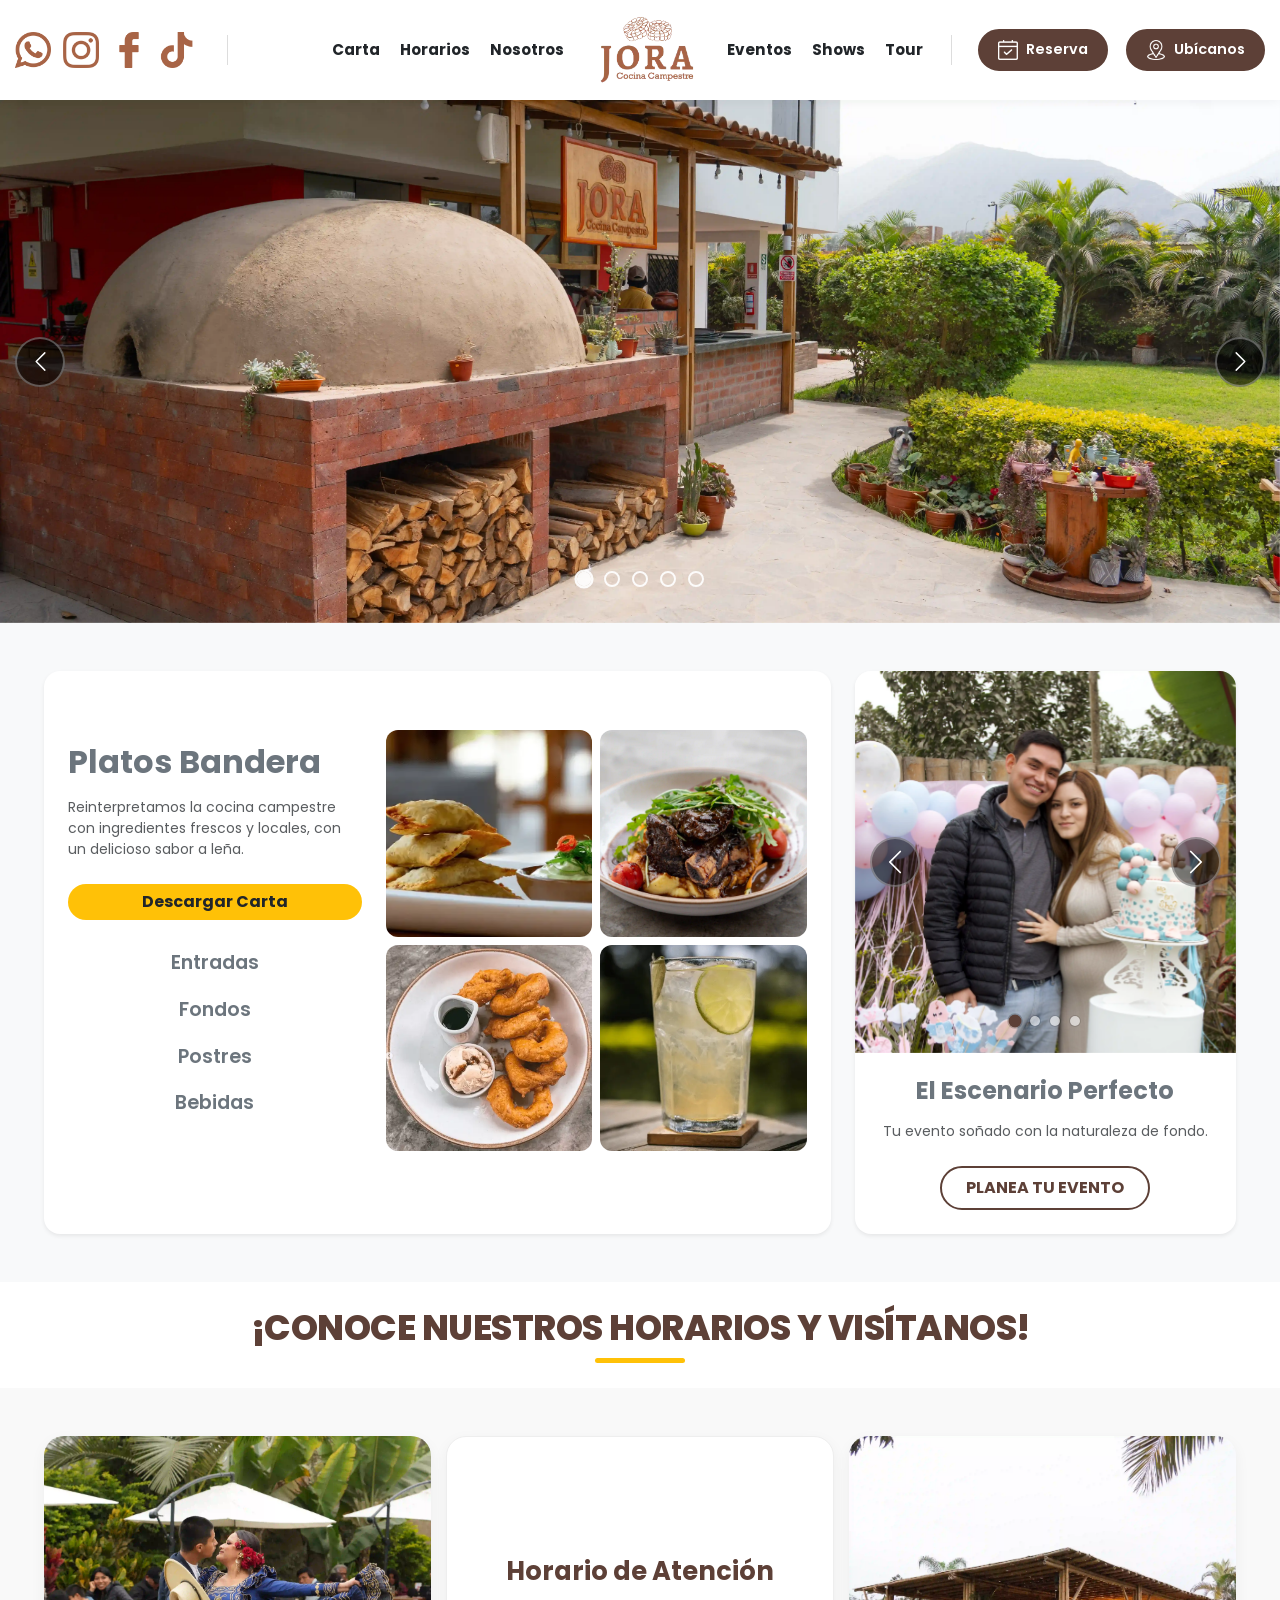
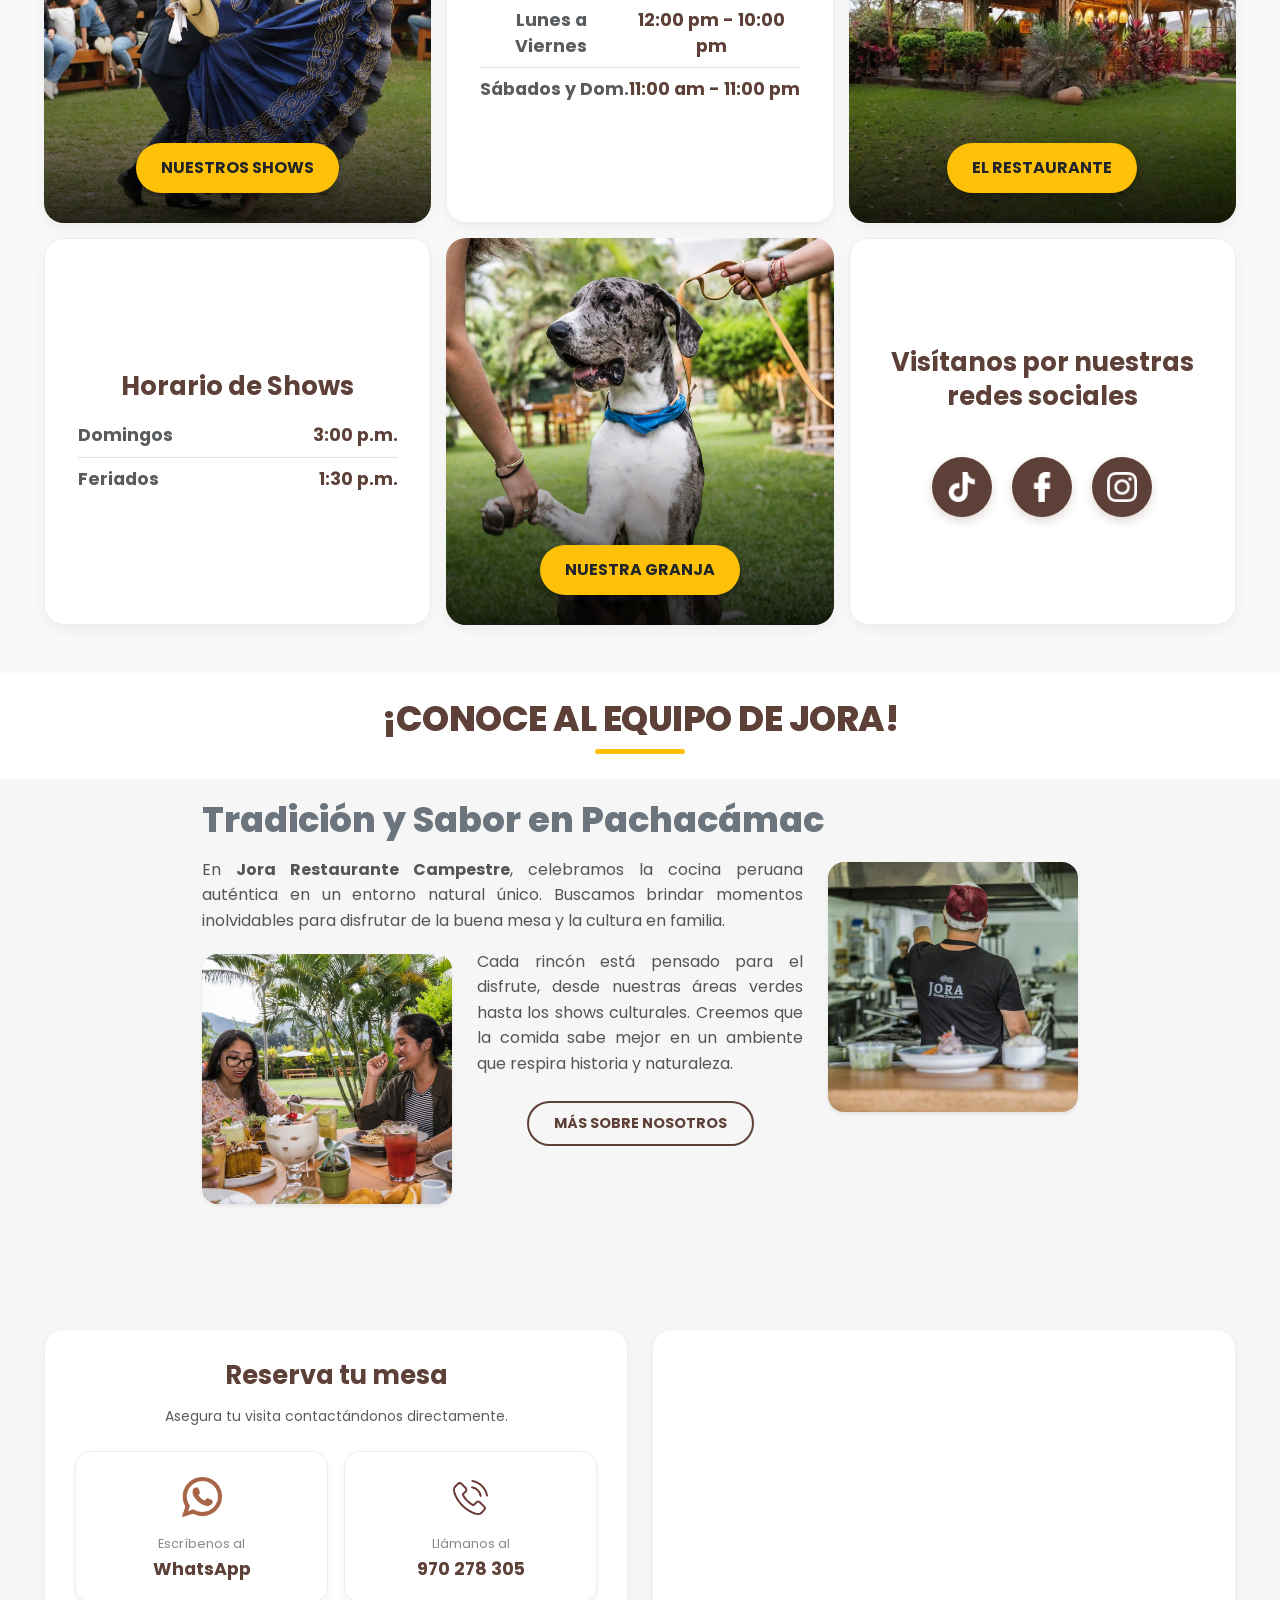
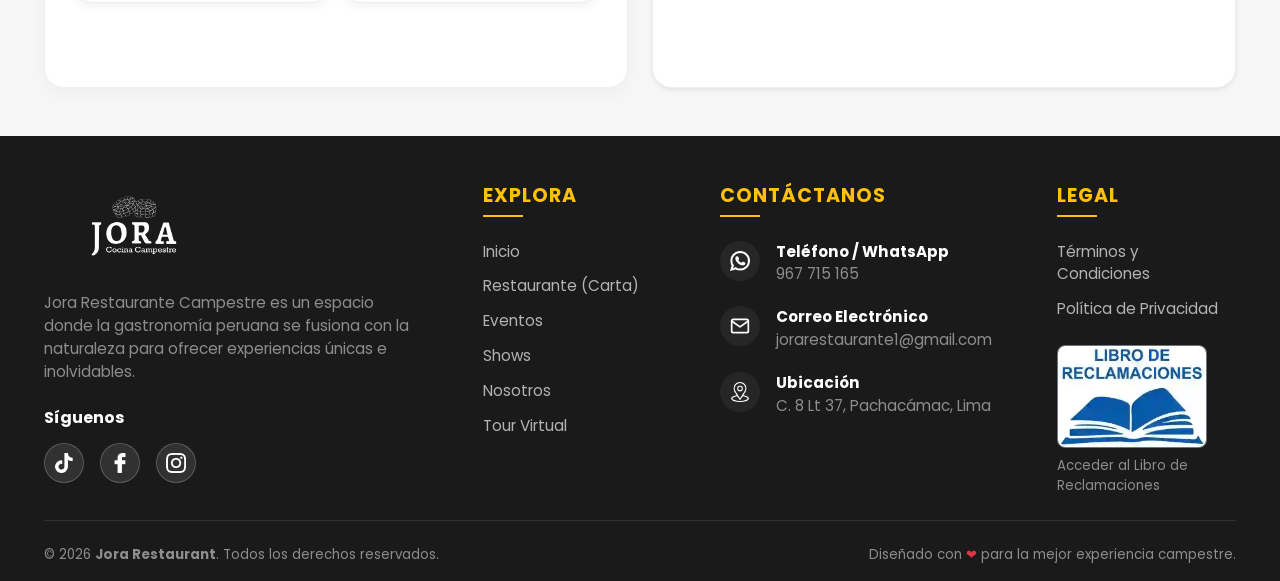
==== commit f5a54e4f: "Limpieza: eliminando carpetas y archivos sin uso" ====
--- a/index.html
+++ b/index.html
@@ -242,7 +242,7 @@
                 <div class="grid-cell visual-cell item-show-img">
                     <img src="assets/img/shows.webp" alt="Shows en vivo Jora" loading="lazy">
                     <div class="visual-overlay">
-                        <a href="pages/shows.html" class="btn btn-visual">CONOCE NUESTROS SHOWS</a>
+                        <a href="pages/shows.html" class="btn btn-visual">NUESTROS SHOWS</a>
                     </div>
                 </div>
 
@@ -263,7 +263,7 @@
                 <div class="grid-cell visual-cell item-tour-img">
                     <img src="assets/img/tour.webp" alt="Tour Virtual Jora" loading="lazy">
                     <div class="visual-overlay">
-                        <a href="pages/tour_virtual.html" class="btn btn-visual">CONOCE EL RESTAURANTE</a>
+                        <a href="pages/tour_virtual.html" class="btn btn-visual">EL RESTAURANTE</a>
                     </div>
                 </div>
 
@@ -284,7 +284,7 @@
                 <div class="grid-cell visual-cell item-granja-img">
                     <img src="assets/img/petfriendly.webp" alt="Zona Pet Friendly" loading="lazy">
                     <div class="visual-overlay">
-                        <a href="pages/granja.html" class="btn btn-visual">CONOCE NUESTRA GRANJA</a>
+                        <a href="pages/granja.html" class="btn btn-visual">NUESTRA GRANJA</a>
                     </div>
                 </div>
 
@@ -408,7 +408,7 @@
         </div>
     </section>
 
-    <a href="#" class="whatsapp-float">
+    <a href="https://wa.me/51967715165" class="whatsapp-float">
         <img src="assets/icons/whatsapp_icon.png" alt="WA">
     </a>
 
